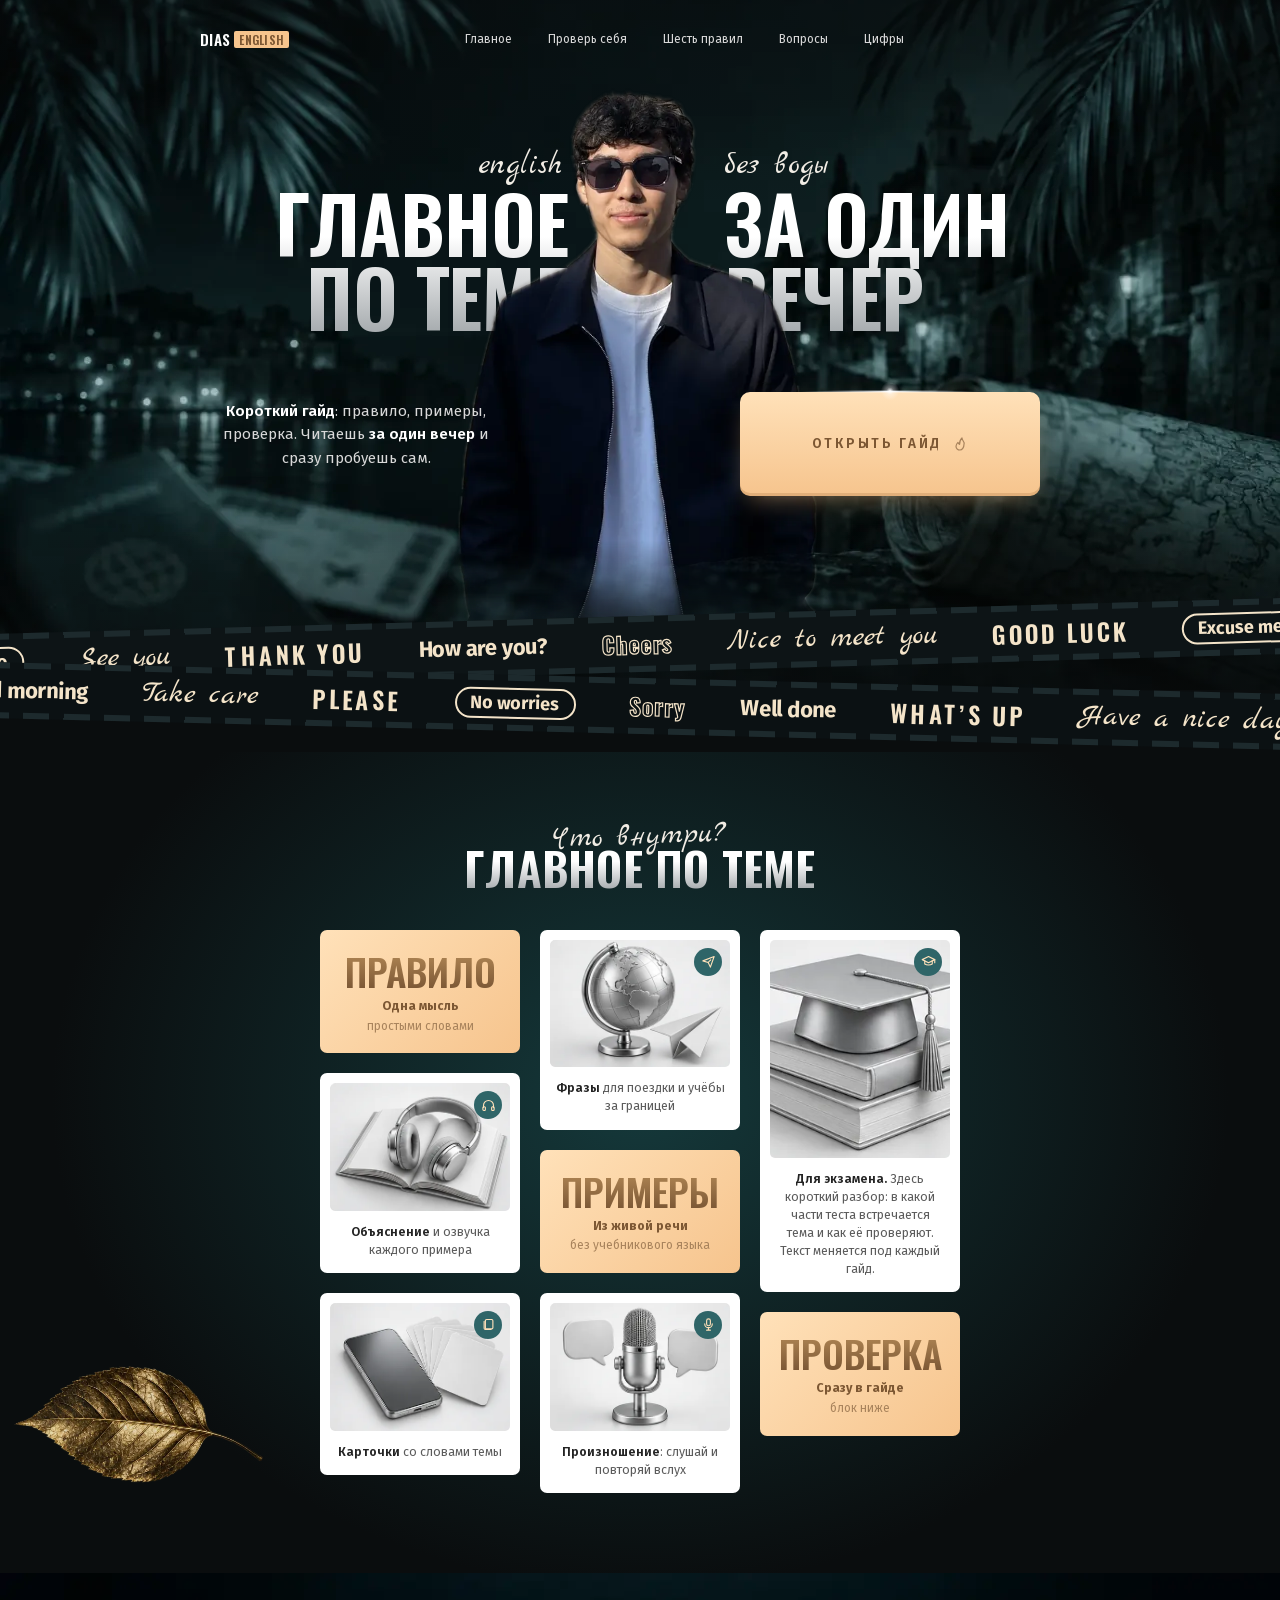
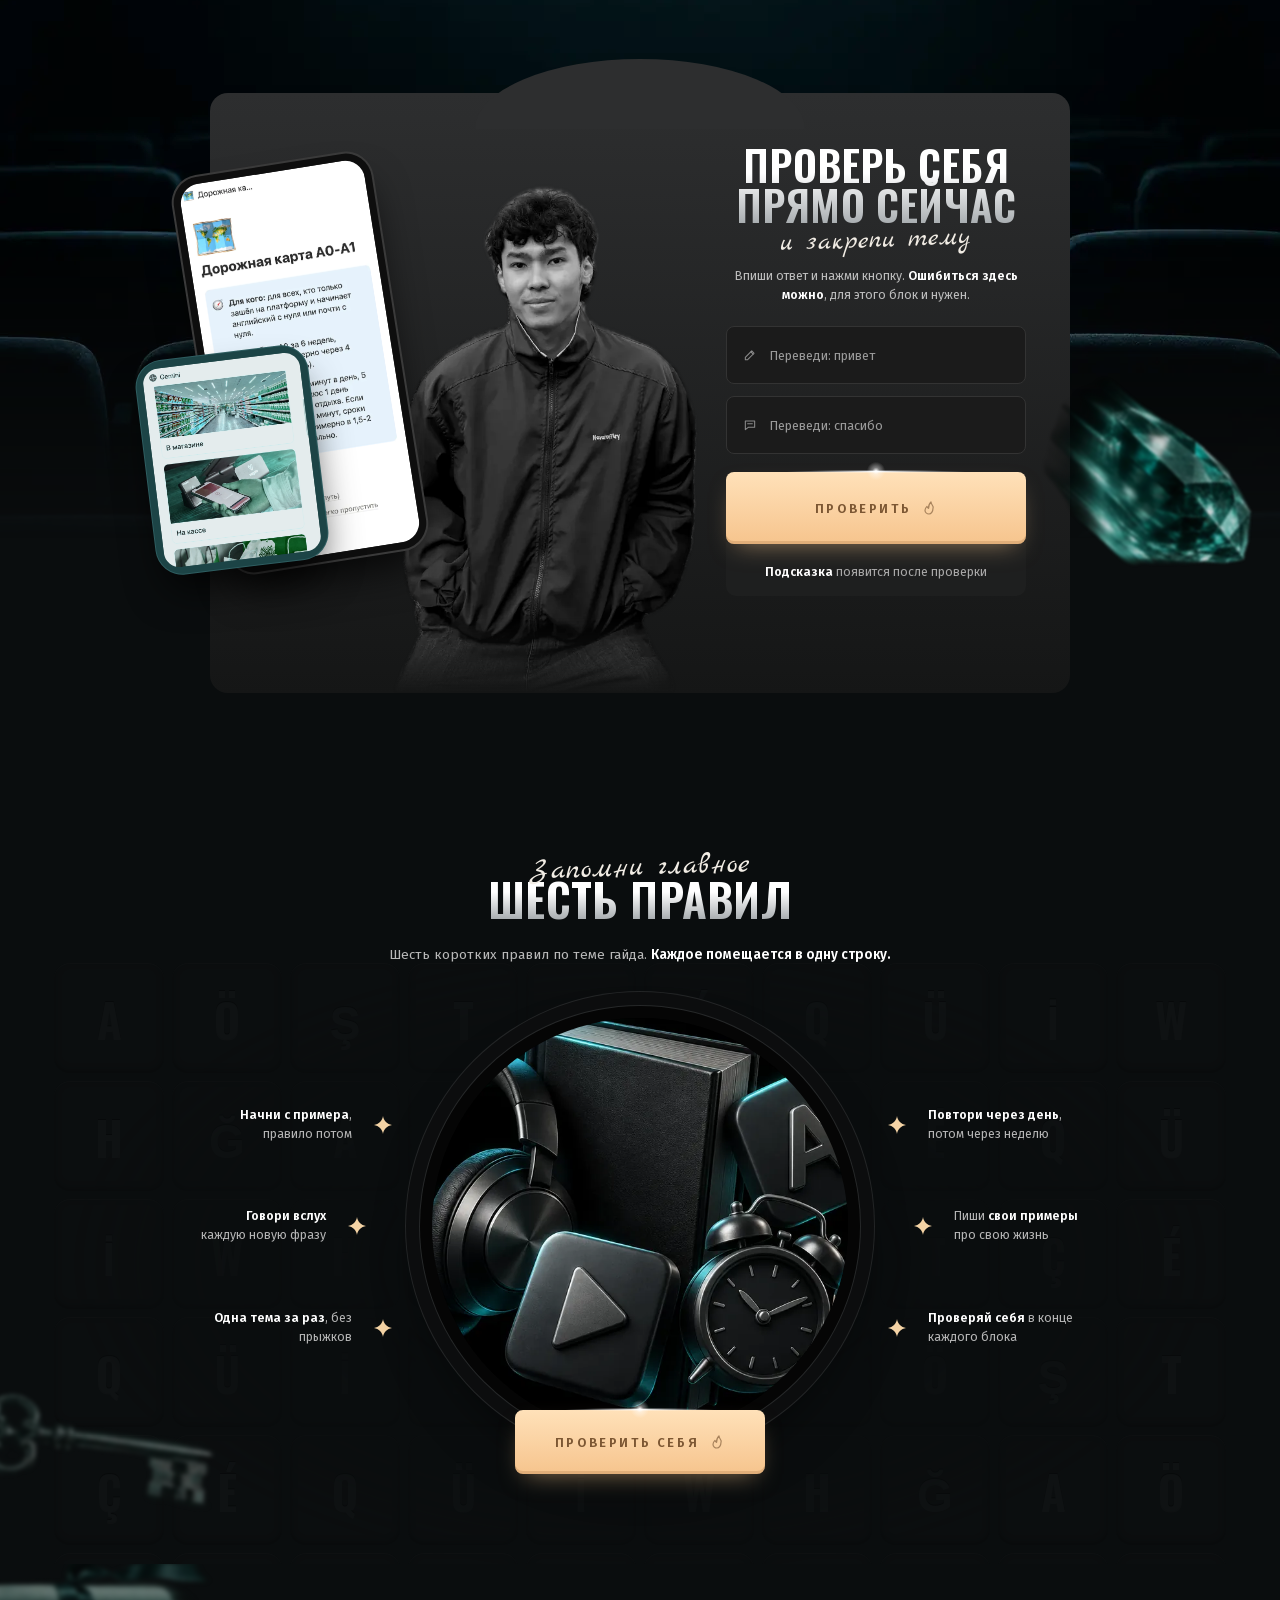
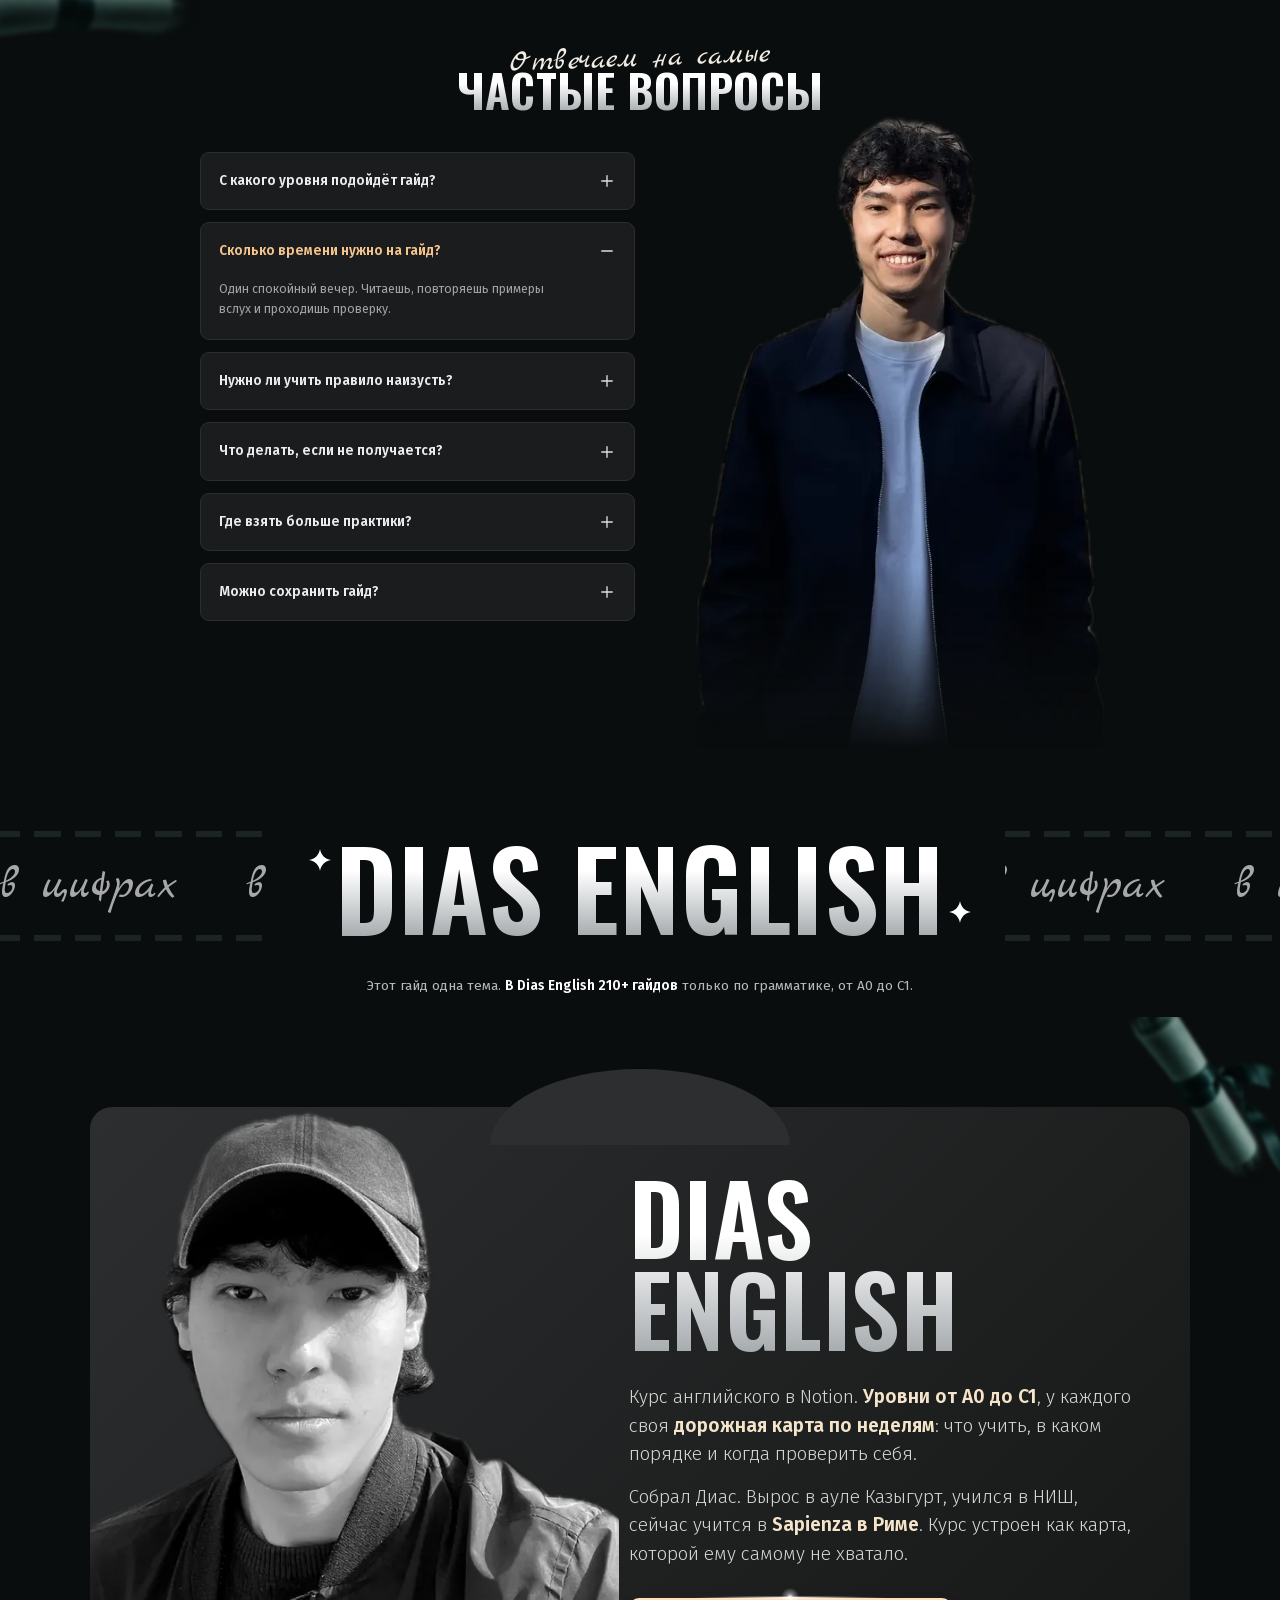
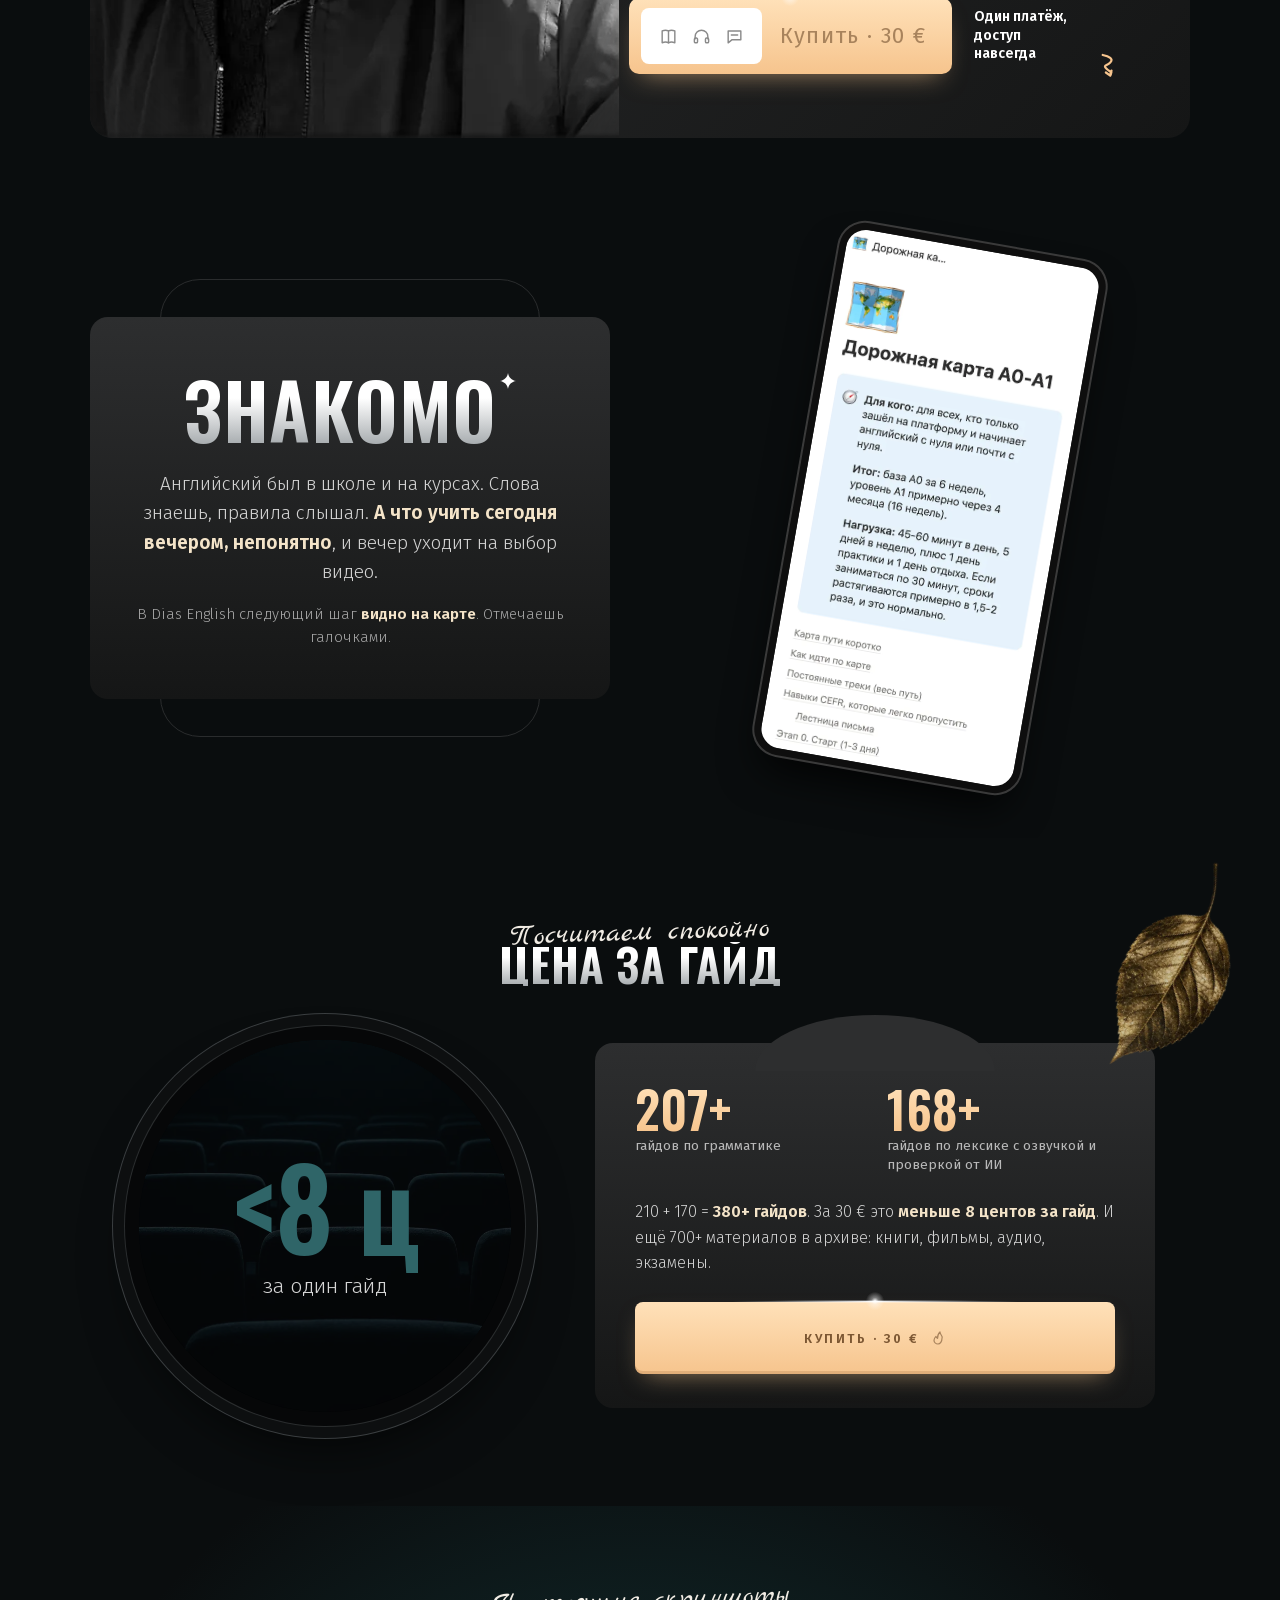
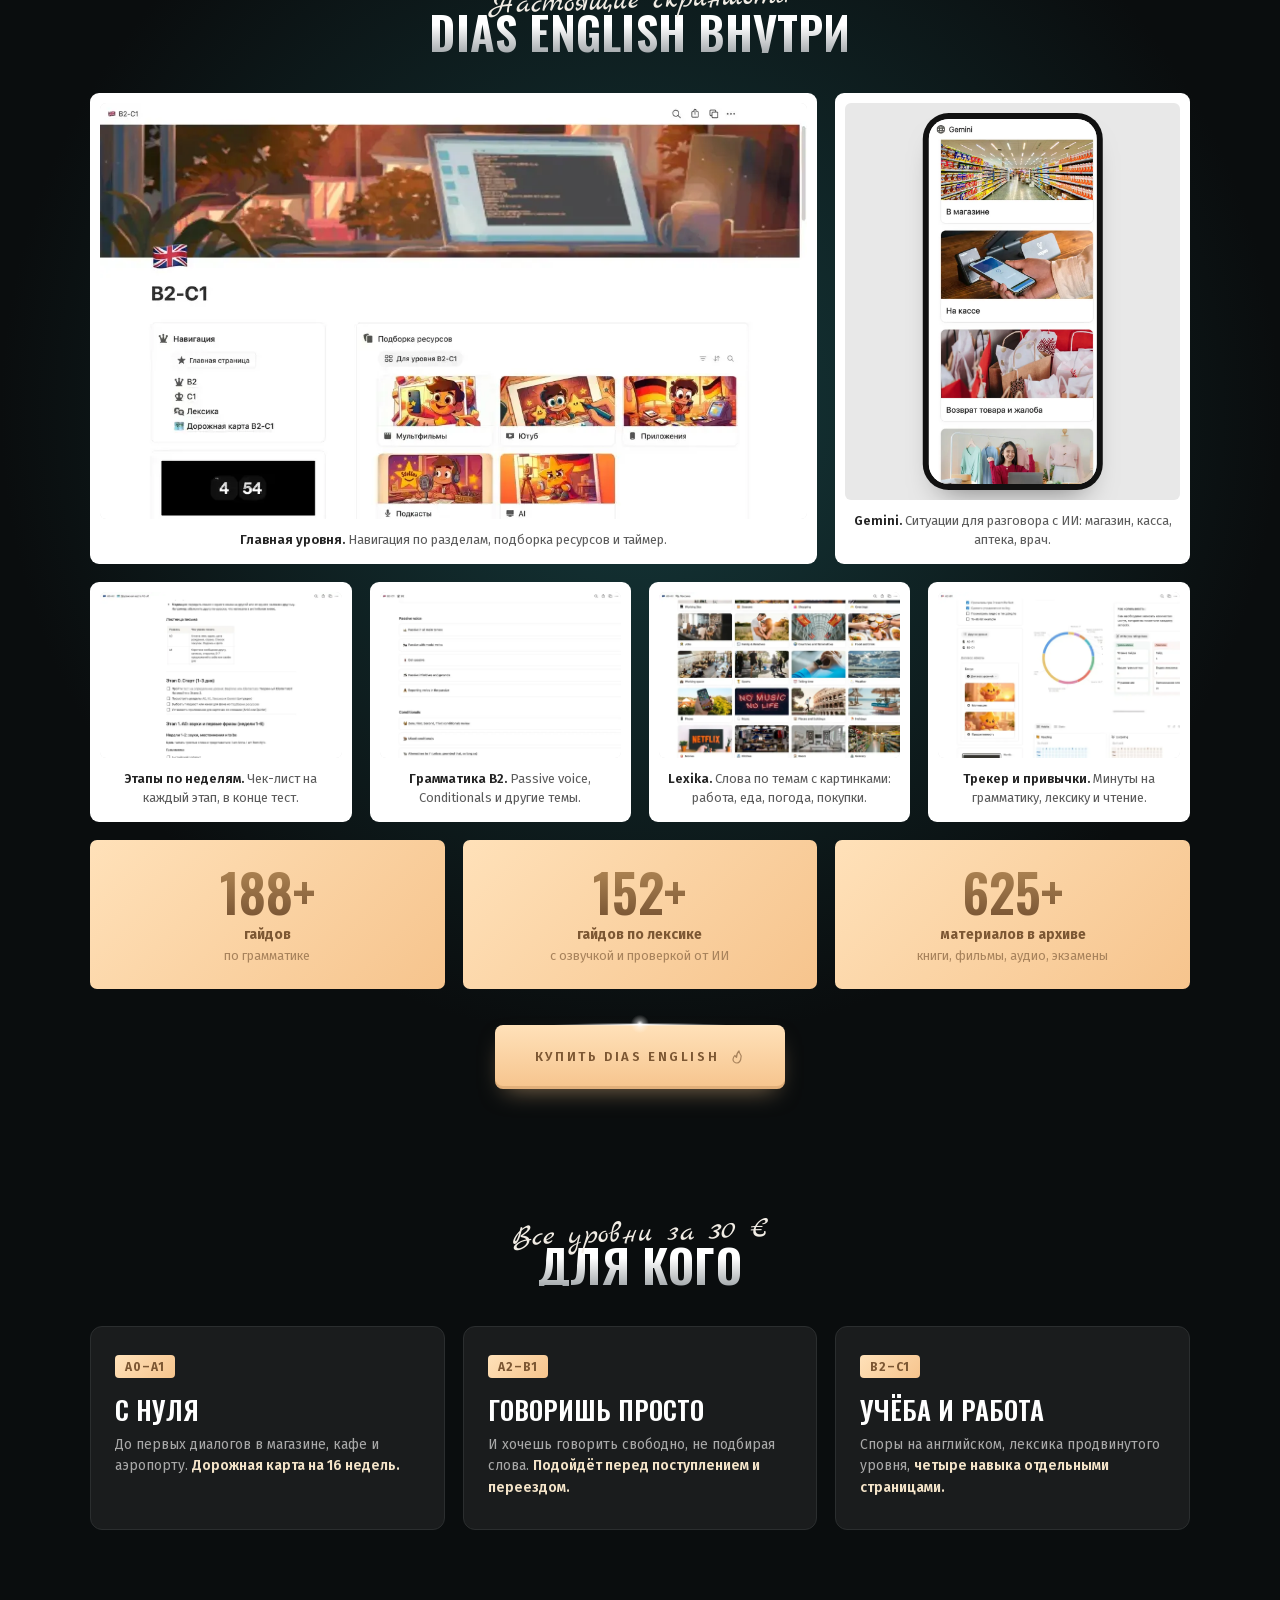
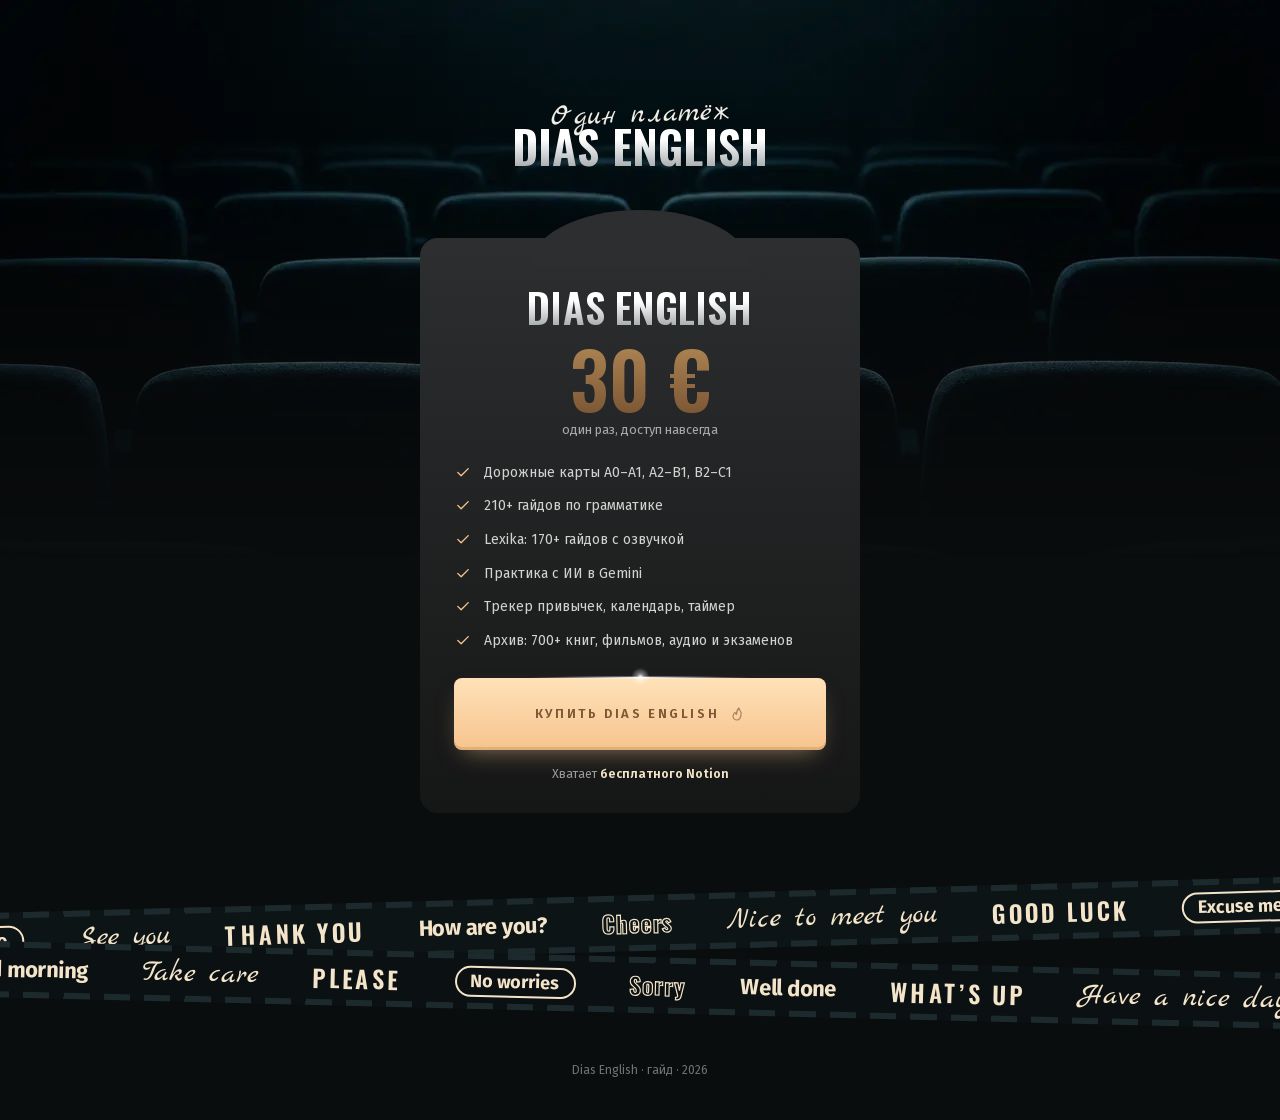
==== en/index.html @ e6f8cbea "Две вариации: /en/ с Dias English и /tr/ с Alterna Timur, у каждой lesson; блок с цифрами и ценой за" ====
<!doctype html>
<html lang="ru">
<head>
<meta charset="utf-8">
<meta name="viewport" content="width=device-width, initial-scale=1">
<title>Гайд по английскому: тема в одном месте</title>
<meta name="description" content="Короткий гайд по английскому: правило, примеры, проверка.">
<meta property="og:title" content="Гайд по английскому: тема в одном месте">
<meta property="og:image" content="../media/hero-bg.webp">
<meta name="theme-color" content="#0a0d0e">
<link rel="icon" href="../favicon.svg" type="image/svg+xml">
<link rel="preload" href="../assets/fonts/Oswald-600-cyrillic.woff2" as="font" type="font/woff2" crossorigin>
<link rel="preload" href="../media/hero-person.webp" as="image">
<link rel="stylesheet" href="../assets/fonts.css">
<link rel="stylesheet" href="../style.css">
<script>window.SITE={"lang":"ru","title":"Гайд по английскому: тема в одном месте","description":"Короткий гайд по английскому: правило, примеры, проверка.","brand":{"name":"Dias","badge":"english"},"links":{"buy":"https://app.lava.top/products/2c950aa0-d8be-4317-8f39-0f9b4016f5da"},"nav":[{"label":"Главное","href":"#bento"},{"label":"Проверь себя","href":"#check"},{"label":"Шесть правил","href":"#rules"},{"label":"Вопросы","href":"#faq"},{"label":"Цифры","href":"#platform","only":"full"}],"social":[],"marquee":{"rowA":[{"t":"Hello","s":"pill"},{"t":"See you","s":"script"},{"t":"THANK YOU","s":"cond"},{"t":"How are you?","s":"bold"},{"t":"Cheers","s":"outline"},{"t":"Nice to meet you","s":"script"},{"t":"GOOD LUCK","s":"cond"},{"t":"Excuse me","s":"pill"}],"rowB":[{"t":"Good morning","s":"bold"},{"t":"Take care","s":"script"},{"t":"PLEASE","s":"cond"},{"t":"No worries","s":"pill"},{"t":"Sorry","s":"outline"},{"t":"Well done","s":"bold"},{"t":"WHAT’S UP","s":"cond"},{"t":"Have a nice day","s":"script"}]},"blocks":[{"type":"hero","id":"top","bg":"media/hero-bg.webp","person":{"src":"media/hero-person.webp","w":557,"h":826,"alt":"Диас в тёмной куртке и солнечных очках"},"left":{"script":"english","title":["Главное","по теме"]},"right":{"script":"без воды","title":["за один","вечер"]},"text":"**Короткий гайд**: правило, примеры, проверка. Читаешь **за один вечер** и сразу пробуешь сам.","cta":{"label":"Открыть гайд","href":"#bento"}},{"type":"marquee"},{"type":"bento","id":"bento","script":"Что внутри?","title":"Главное по теме","columns":[[{"kind":"accent","big":"Правило","text":"**Одна мысль**","small":"простыми словами"},{"kind":"image","img":"media/adv-book.webp","icon":"headphones","text":"**Объяснение** и озвучка каждого примера"},{"kind":"image","img":"media/adv-phone.webp","icon":"cards","text":"**Карточки** со словами темы"}],[{"kind":"image","img":"media/adv-globe.webp","icon":"plane","text":"**Фразы** для поездки и учёбы за границей"},{"kind":"accent","big":"Примеры","text":"**Из живой речи**","small":"без учебникового языка"},{"kind":"image","img":"media/adv-mic.webp","icon":"mic","text":"**Произношение**: слушай и повторяй вслух"}],[{"kind":"image","tall":true,"img":"media/adv-cap.webp","icon":"cap","text":"**Для экзамена.** Здесь короткий разбор: в какой части теста встречается тема и как её проверяют. Текст меняется под каждый гайд."},{"kind":"accent","big":"Проверка","text":"**Сразу в гайде**","small":"блок ниже"}]]},{"type":"check","id":"check","bg":"media/cinema.webp","person":{"src":"media/form-person-en.webp","w":556,"h":857,"alt":"Диас в синей куртке, чёрно-белое фото"},"phones":[{"src":"media/dias-m-roadmap.webp","alt":"Дорожная карта A0–A1 на телефоне"},{"src":"media/dias-m-gemini.webp","alt":"Раздел Gemini на телефоне"}],"title":["Проверь себя","прямо сейчас"],"script":"и закрепи тему","text":"Впиши ответ и нажми кнопку. **Ошибиться здесь можно**, для этого блок и нужен.","fields":[{"icon":"pen","label":"Переведи: привет","answers":["hello","hi","hey"]},{"icon":"chat","label":"Переведи: спасибо","answers":["thank you","thanks","thank u"]}],"button":"Проверить","note":"**Подсказка** появится после проверки","results":{"all":"**Всё верно.** Тема держится.","some":"**Почти.** Верные варианты: ","none":"**Пока мимо.** Верные варианты: "}},{"type":"rules","id":"rules","script":"Запомни главное","title":"Шесть правил","text":"Шесть коротких правил по теме гайда. **Каждое помещается в одну строку.**","img":{"src":"media/guarantee-objects.webp","alt":"Чёрные 3D-предметы: книга, наушники, будильник, карандаш"},"left":["**Начни с примера**, правило потом","**Говори вслух** каждую новую фразу","**Одна тема за раз**, без прыжков"],"right":["**Повтори через день**, потом через неделю","Пиши **свои примеры** про свою жизнь","**Проверяй себя** в конце каждого блока"],"cta":{"label":"Проверить себя","href":"#check"}},{"type":"faq","id":"faq","script":"Отвечаем на самые","title":"Частые вопросы","person":{"src":"media/faq-person-en.webp","w":547,"h":841,"alt":"Диас улыбается, тёмная куртка"},"items":[{"q":"С какого уровня подойдёт гайд?","a":"Гайд написан так, чтобы его понял человек без опыта в теме. Если тема уже знакома, листай сразу к блоку «Проверь себя»."},{"q":"Сколько времени нужно на гайд?","a":"Один спокойный вечер. Читаешь, повторяешь примеры вслух и проходишь проверку."},{"q":"Нужно ли учить правило наизусть?","a":"Нет. Запоминаются примеры. Правило помогает понять, почему пример устроен именно так."},{"q":"Что делать, если не получается?","a":"Вернись к примерам и прочитай их вслух ещё раз. Потом снова пройди проверку."},{"q":"Где взять больше практики?","a":"Придумай пять своих примеров про свою жизнь и проговори их. Это самая полезная практика после гайда."},{"q":"Можно сохранить гайд?","a":"Да. Добавь страницу в закладки или сделай скриншот блока «Шесть правил»."}]},{"type":"band","id":"platform","only":"full","script":"в цифрах","title":"Dias English","text":"Этот гайд одна тема. **В Dias English 210+ гайдов** только по грамматике, от A0 до C1."},{"type":"author","only":"full","photo":{"src":"media/author-dias.webp","w":760,"h":706,"alt":"Диас в кепке, чёрно-белый портрет"},"title":["Dias","English"],"paras":["Курс английского в Notion. **Уровни от A0 до C1**, у каждого своя **дорожная карта по неделям**: что учить, в каком порядке и когда проверить себя.","Собрал Диас. Вырос в ауле Казыгурт, учился в НИШ, сейчас учится в **Sapienza в Риме**. Курс устроен как карта, которой ему самому не хватало."],"button":{"label":"Купить · 30 €","link":"buy","icons":["book","headphones","chat"]},"side":"Один платёж, доступ навсегда"},{"type":"task","only":"full","label":"Знакомо","text":"Английский был в школе и на курсах. Слова знаешь, правила слышал. **А что учить сегодня вечером, непонятно**, и вечер уходит на выбор видео.","shot":{"src":"media/dias-m-roadmap.webp","w":600,"h":1200,"alt":"Дорожная карта A0–A1 на телефоне"},"after":"В Dias English следующий шаг **видно на карте**. Отмечаешь галочками."},{"type":"calc","only":"full","script":"Посчитаем спокойно","title":"Цена за гайд","counters":[{"n":210,"suf":"+","text":"гайдов по грамматике"},{"n":170,"suf":"+","text":"гайдов по лексике с озвучкой и проверкой от ИИ"}],"formula":"210 + 170 = **380+ гайдов**. За 30 € это **меньше 8 центов за гайд**. И ещё 700+ материалов в архиве: книги, фильмы, аудио, экзамены.","circle":{"big":"<8 ц","text":"за один гайд"},"cta":{"label":"Купить · 30 €","link":"buy"}},{"type":"shots","only":"full","script":"Настоящие скриншоты","title":"Dias English внутри","items":[{"src":"media/dias-n-b2-hub-desktop-hero.webp","w":1100,"h":688,"cap":"**Главная уровня.** Навигация по разделам, подборка ресурсов и таймер.","big":true},{"src":"media/dias-m-gemini.webp","w":600,"h":1200,"cap":"**Gemini.** Ситуации для разговора с ИИ: магазин, касса, аптека, врач.","phone":true},{"src":"media/dias-n-a0-roadmap-desktop-01.webp","w":1100,"h":688,"cap":"**Этапы по неделям.** Чек-лист на каждый этап, в конце тест."},{"src":"media/dias-n-b2-grammar-desktop-01.webp","w":1100,"h":688,"cap":"**Грамматика B2.** Passive voice, Conditionals и другие темы."},{"src":"media/dias-n-a0-lexika-desktop-01.webp","w":1100,"h":688,"cap":"**Lexika.** Слова по темам с картинками: работа, еда, погода, покупки."},{"src":"media/dias-n-a2-hub-desktop-01.webp","w":1100,"h":688,"cap":"**Трекер и привычки.** Минуты на грамматику, лексику и чтение."}],"stats":[{"big":"210+","text":"**гайдов**","small":"по грамматике"},{"big":"170+","text":"**гайдов по лексике**","small":"с озвучкой и проверкой от ИИ"},{"big":"700+","text":"**материалов в архиве**","small":"книги, фильмы, аудио, экзамены"}],"cta":{"label":"Купить Dias English","link":"buy"}},{"type":"levels","only":"full","script":"Все уровни за 30 €","title":"Для кого","items":[{"tag":"A0–A1","title":"С нуля","text":"До первых диалогов в магазине, кафе и аэропорту. **Дорожная карта на 16 недель.**"},{"tag":"A2–B1","title":"Говоришь просто","text":"И хочешь говорить свободно, не подбирая слова. **Подойдёт перед поступлением и переездом.**"},{"tag":"B2–C1","title":"Учёба и работа","text":"Споры на английском, лексика продвинутого уровня, **четыре навыка отдельными страницами.**"}]},{"type":"price","only":"full","script":"Один платёж","title":"Dias English","cards":[{"name":"Dias English","price":"30 €","sub":"один раз, доступ навсегда","list":["Дорожные карты A0–A1, A2–B1, B2–C1","210+ гайдов по грамматике","Lexika: 170+ гайдов с озвучкой","Практика с ИИ в Gemini","Трекер привычек, календарь, таймер","Архив: 700+ книг, фильмов, аудио и экзаменов"],"button":{"label":"Купить Dias English","link":"buy"},"note":"Хватает **бесплатного Notion**"}]},{"type":"end","only":"lesson","title":["Гайд","пройден"],"text":"Вернись к блоку **«Шесть правил»** через день и проверь, что осталось в голове.","button":{"label":"Наверх","href":"#top"}},{"type":"marquee","footer":true}],"footer":"Dias English · гайд · 2026"};</script>
<script src="../app.js" defer></script>
</head>
<body data-page="full" data-base="../">
<div id="app"></div>
<noscript><p style="padding:40px;text-align:center">Включи JavaScript, чтобы открыть гайд.</p></noscript>
</body>
</html>
---- assets/fonts.css ----
@font-face {
  font-family: 'Fira Sans';
  font-style: normal;
  font-weight: 300;
  font-display: swap;
  src: url(fonts/FiraSans-300-cyrillic.woff2) format('woff2');
  unicode-range: U+0301, U+0400-045F, U+0490-0491, U+04B0-04B1, U+2116;
}
@font-face {
  font-family: 'Fira Sans';
  font-style: normal;
  font-weight: 300;
  font-display: swap;
  src: url(fonts/FiraSans-300-latin.woff2) format('woff2');
  unicode-range: U+0000-00FF, U+0131, U+0152-0153, U+02BB-02BC, U+02C6, U+02DA, U+02DC, U+0304, U+0308, U+0329, U+2000-206F, U+20AC, U+2122, U+2191, U+2193, U+2212, U+2215, U+FEFF, U+FFFD;
}
@font-face {
  font-family: 'Fira Sans';
  font-style: normal;
  font-weight: 400;
  font-display: swap;
  src: url(fonts/FiraSans-400-cyrillic.woff2) format('woff2');
  unicode-range: U+0301, U+0400-045F, U+0490-0491, U+04B0-04B1, U+2116;
}
@font-face {
  font-family: 'Fira Sans';
  font-style: normal;
  font-weight: 400;
  font-display: swap;
  src: url(fonts/FiraSans-400-latin.woff2) format('woff2');
  unicode-range: U+0000-00FF, U+0131, U+0152-0153, U+02BB-02BC, U+02C6, U+02DA, U+02DC, U+0304, U+0308, U+0329, U+2000-206F, U+20AC, U+2122, U+2191, U+2193, U+2212, U+2215, U+FEFF, U+FFFD;
}
@font-face {
  font-family: 'Fira Sans';
  font-style: normal;
  font-weight: 600;
  font-display: swap;
  src: url(fonts/FiraSans-600-cyrillic.woff2) format('woff2');
  unicode-range: U+0301, U+0400-045F, U+0490-0491, U+04B0-04B1, U+2116;
}
@font-face {
  font-family: 'Fira Sans';
  font-style: normal;
  font-weight: 600;
  font-display: swap;
  src: url(fonts/FiraSans-600-latin.woff2) format('woff2');
  unicode-range: U+0000-00FF, U+0131, U+0152-0153, U+02BB-02BC, U+02C6, U+02DA, U+02DC, U+0304, U+0308, U+0329, U+2000-206F, U+20AC, U+2122, U+2191, U+2193, U+2212, U+2215, U+FEFF, U+FFFD;
}
@font-face {
  font-family: 'Fira Sans';
  font-style: normal;
  font-weight: 700;
  font-display: swap;
  src: url(fonts/FiraSans-700-cyrillic.woff2) format('woff2');
  unicode-range: U+0301, U+0400-045F, U+0490-0491, U+04B0-04B1, U+2116;
}
@font-face {
  font-family: 'Fira Sans';
  font-style: normal;
  font-weight: 700;
  font-display: swap;
  src: url(fonts/FiraSans-700-latin.woff2) format('woff2');
  unicode-range: U+0000-00FF, U+0131, U+0152-0153, U+02BB-02BC, U+02C6, U+02DA, U+02DC, U+0304, U+0308, U+0329, U+2000-206F, U+20AC, U+2122, U+2191, U+2193, U+2212, U+2215, U+FEFF, U+FFFD;
}
@font-face {
  font-family: 'Marck Script';
  font-style: normal;
  font-weight: 400;
  font-display: swap;
  src: url(fonts/MarckScript-400-cyrillic.woff2) format('woff2');
  unicode-range: U+0301, U+0400-045F, U+0490-0491, U+04B0-04B1, U+2116;
}
@font-face {
  font-family: 'Marck Script';
  font-style: normal;
  font-weight: 400;
  font-display: swap;
  src: url(fonts/MarckScript-400-latin.woff2) format('woff2');
  unicode-range: U+0000-00FF, U+0131, U+0152-0153, U+02BB-02BC, U+02C6, U+02DA, U+02DC, U+0304, U+0308, U+0329, U+2000-206F, U+20AC, U+2122, U+2191, U+2193, U+2212, U+2215, U+FEFF, U+FFFD;
}
@font-face {
  font-family: 'Oswald';
  font-style: normal;
  font-weight: 500;
  font-display: swap;
  src: url(fonts/Oswald-500-cyrillic.woff2) format('woff2');
  unicode-range: U+0301, U+0400-045F, U+0490-0491, U+04B0-04B1, U+2116;
}
@font-face {
  font-family: 'Oswald';
  font-style: normal;
  font-weight: 500;
  font-display: swap;
  src: url(fonts/Oswald-500-latin.woff2) format('woff2');
  unicode-range: U+0000-00FF, U+0131, U+0152-0153, U+02BB-02BC, U+02C6, U+02DA, U+02DC, U+0304, U+0308, U+0329, U+2000-206F, U+20AC, U+2122, U+2191, U+2193, U+2212, U+2215, U+FEFF, U+FFFD;
}
@font-face {
  font-family: 'Oswald';
  font-style: normal;
  font-weight: 600;
  font-display: swap;
  src: url(fonts/Oswald-600-cyrillic.woff2) format('woff2');
  unicode-range: U+0301, U+0400-045F, U+0490-0491, U+04B0-04B1, U+2116;
}
@font-face {
  font-family: 'Oswald';
  font-style: normal;
  font-weight: 600;
  font-display: swap;
  src: url(fonts/Oswald-600-latin.woff2) format('woff2');
  unicode-range: U+0000-00FF, U+0131, U+0152-0153, U+02BB-02BC, U+02C6, U+02DA, U+02DC, U+0304, U+0308, U+0329, U+2000-206F, U+20AC, U+2122, U+2191, U+2193, U+2212, U+2215, U+FEFF, U+FFFD;
}
@font-face {
  font-family: 'Oswald';
  font-style: normal;
  font-weight: 700;
  font-display: swap;
  src: url(fonts/Oswald-700-cyrillic.woff2) format('woff2');
  unicode-range: U+0301, U+0400-045F, U+0490-0491, U+04B0-04B1, U+2116;
}
@font-face {
  font-family: 'Oswald';
  font-style: normal;
  font-weight: 700;
  font-display: swap;
  src: url(fonts/Oswald-700-latin.woff2) format('woff2');
  unicode-range: U+0000-00FF, U+0131, U+0152-0153, U+02BB-02BC, U+02C6, U+02DA, U+02DC, U+0304, U+0308, U+0329, U+2000-206F, U+20AC, U+2122, U+2191, U+2193, U+2212, U+2215, U+FEFF, U+FFFD;
}
---- style.css ----
/* ===== Сайт №06. Все цвета и шрифты здесь ===== */
:root {
  --bg: #0a0d0e;
  --bg-2: #101415;
  --teal: #2f6568;
  --teal-glow: #15393b;
  --card: #1a1c1d;
  --card-line: #2b2e2f;
  --plate-1: #2d2e2f;
  --plate-2: #151616;
  --text: #d4d4d4;
  --muted: #9b9c9c;
  --white: #ffffff;
  --cream: #f4e4c9;
  --peach-1: #f6c48d;
  --peach-2: #ffe1b9;
  --peach-ink: #7c5733;
  --peach-ink-2: #a8835c;
  --card-light: #ffffff;
  --card-light-ink: #5b5b5b;
  --card-light-bold: #232323;
  --tile-light: #e8e8e8;

  --f-head: "Oswald", "Arial Narrow", sans-serif;
  --f-body: "Fira Sans", system-ui, sans-serif;
  --f-script: "Marck Script", cursive;
  --head-case: uppercase;            /* убрать капс: none */

  --wrap: 880px;
  --wrap-wide: 1100px;
  --r: 8px;
  --ease: cubic-bezier(.22, .61, .36, 1);
}

*, *::before, *::after { box-sizing: border-box; }
html { scroll-behavior: smooth; -webkit-text-size-adjust: 100%; }
body {
  margin: 0; background: var(--bg); color: var(--text);
  font: 400 15px/1.55 var(--f-body);
  overflow-x: hidden; hyphens: auto; -webkit-hyphens: auto;
  text-rendering: optimizeLegibility; -webkit-font-smoothing: antialiased;
}
body.no-scroll { overflow: hidden; }
img { max-width: 100%; height: auto; display: block; }
a { color: inherit; text-decoration: none; }
a:hover, a:focus { text-decoration: none; }
b { color: var(--cream); font-weight: 600; }
h1, h2, h3, p { margin: 0; }
button { font: inherit; color: inherit; }
:focus-visible { outline: 2px solid var(--peach-1); outline-offset: 3px; }
.sr { position: absolute; width: 1px; height: 1px; overflow: hidden; clip: rect(0 0 0 0); white-space: nowrap; }
.wrap { width: min(var(--wrap), 100% - 32px); margin-inline: auto; position: relative; }
.ic { width: 1em; height: 1em; flex: none; }

/* металлический заголовок (как в образце) */
.metal {
  font-family: var(--f-head); font-weight: 600; text-transform: var(--head-case);
  line-height: .95; letter-spacing: .005em; hyphens: manual;
  background: linear-gradient(180deg, #ffffff 35%, #a6abae 100%);
  -webkit-background-clip: text; background-clip: text; color: transparent;
}
.metal-warm {
  font-family: var(--f-head); font-weight: 600; line-height: 1;
  background: linear-gradient(180deg, #b08654 0%, #7a5634 100%);
  -webkit-background-clip: text; background-clip: text; color: transparent;
}
.script { font-family: var(--f-script); color: #f1ece4; line-height: 1; hyphens: manual; }
.star { width: 18px; height: 18px; color: #f4d3a5; flex: none; }

/* ===== кнопка ===== */
.btn {
  position: relative; display: inline-flex; align-items: center; justify-content: center; gap: 10px;
  min-height: 64px; padding: 0 40px; border: 0; border-radius: 8px; cursor: pointer;
  background: linear-gradient(180deg, var(--peach-2) 0%, var(--peach-1) 100%);
  color: var(--peach-ink); font: 600 13px/1 var(--f-body); letter-spacing: .2em; text-transform: uppercase;
  box-shadow: 0 10px 24px -10px rgba(246, 196, 141, .55), inset 0 -3px 0 rgba(160, 110, 60, .25);
  transition: transform .35s var(--ease), box-shadow .35s var(--ease), filter .35s var(--ease);
}
.btn:hover { transform: translateY(-3px); filter: brightness(1.04); box-shadow: 0 16px 30px -10px rgba(246, 196, 141, .7), inset 0 -3px 0 rgba(160, 110, 60, .25); }
.btn:active { transform: translateY(0); }
.btn__t { display: block; line-height: 1; }
.btn__ic { font-size: 16px; color: var(--peach-ink-2); }
.btn__glow {
  position: absolute; left: 50%; top: -2px; width: 60%; height: 3px; transform: translateX(-50%);
  background: radial-gradient(ellipse at center, #fff 0%, rgba(255,255,255,0) 70%); pointer-events: none;
}
.btn__glow::after {
  content: ""; position: absolute; left: 50%; top: -9px; width: 20px; height: 20px; transform: translateX(-50%);
  background: radial-gradient(circle, #fff 0%, rgba(255,255,255,.4) 25%, rgba(255,255,255,0) 65%);
}
.btn--xl { min-height: 104px; min-width: 300px; font-size: 13.5px; border-radius: 10px; }
.btn--block { display: flex; width: 100%; min-height: 72px; }

/* ===== шапка ===== */
.hdr { position: absolute; inset: 0 0 auto; z-index: 30; padding: 24px 0; transition: background .3s var(--ease); }
.hdr__in { display: flex; align-items: center; gap: 24px; }
.logo { display: inline-flex; align-items: center; gap: 4px; font: 600 15px/1 var(--f-head); text-transform: uppercase; letter-spacing: .02em; color: #fff; transition: opacity .3s; }
.logo:hover { opacity: .8; }
.logo__badge { background: var(--peach-1); color: var(--peach-ink); padding: 3px 5px 2px; border-radius: 2px; font-size: 12px; }
.hdr__nav { display: flex; gap: 32px; margin-inline: auto; font-size: 12px; color: #d8d8d8; }
.hdr__nav a { padding: 6px 2px; transition: color .3s; }
.hdr__nav a:hover { color: var(--peach-1); }
.hdr__right { display: flex; align-items: center; gap: 14px; }
.hdr__soc { display: inline-flex; font-size: 20px; color: var(--peach-2); transition: color .3s, transform .3s var(--ease); }
.hdr__soc:hover { color: #fff; transform: translateY(-2px); }
.hdr__burger { display: none; background: none; border: 0; font-size: 28px; color: #fff; padding: 4px; cursor: pointer; transition: color .3s; }
.hdr__burger:hover { color: var(--peach-1); }
.menu { position: fixed; inset: 0; z-index: 50; background: rgba(8, 11, 12, .97); display: flex; flex-direction: column; align-items: center; justify-content: center; gap: 28px; }
.menu[hidden] { display: none; }
.menu nav { display: flex; flex-direction: column; align-items: center; gap: 22px; font: 600 26px/1.1 var(--f-head); text-transform: var(--head-case); color: #fff; }
.menu nav a { transition: color .3s; }
.menu nav a:hover { color: var(--peach-1); }
.menu__soc { display: flex; gap: 18px; }
.menu__close { position: absolute; top: 18px; right: 16px; background: none; border: 0; font-size: 30px; color: #fff; cursor: pointer; padding: 6px; transition: color .3s; }
.menu__close:hover { color: var(--peach-1); }

/* ===== первый экран ===== */
.hero { position: relative; overflow: hidden; background: #0b1214; }
.hero__bg { position: absolute; inset: 0; background: center 40% / cover no-repeat; opacity: .95; }
.hero__bg::after { content: ""; position: absolute; inset: 0; background: linear-gradient(180deg, rgba(10,13,14,.45) 0%, rgba(10,13,14,0) 30%, rgba(10,13,14,0) 75%, rgba(10,13,14,.6) 100%); }
.hero__in { height: 690px; width: min(1000px, 100% - 32px); }
.hero__side { position: absolute; top: 150px; z-index: 1; }
.hero__side--l { right: calc(50% + 72px); text-align: right; }
.hero__side--r { left: calc(50% + 84px); text-align: left; }
.hero__script { font-size: 31px; margin-bottom: 4px; }
.hero__side--l .hero__script { margin-right: 6px; }
.hero__title { font-size: 78px; letter-spacing: -.01em; display: flex; flex-direction: column; }
.hero__side--l .hero__title { align-items: flex-end; }
.hero__mtitle { display: none; }
.hero__person { position: absolute; left: 50%; bottom: 50px; transform: translateX(-50%); z-index: 2; width: 372px; }
.hero__person img { width: 100%; height: auto; -webkit-mask-image: linear-gradient(180deg, #000 82%, transparent 100%); mask-image: linear-gradient(180deg, #000 82%, transparent 100%); }
.hero__text { position: absolute; top: 400px; right: calc(50% + 150px); width: 268px; text-align: center; font-size: 15px; line-height: 1.55; color: #d9d9d9; z-index: 3; }
.hero__text b { color: #fff; }
.hero__cta { position: absolute; top: 392px; left: calc(50% + 100px); z-index: 3; }

/* ===== ленты ===== */
.mq { position: relative; z-index: 4; margin-top: -96px; height: 158px; overflow: hidden; pointer-events: none; }
.mq__row {
  position: absolute; left: -4%; width: 108%; height: 56px; display: flex; align-items: center; overflow: hidden;
  background: #0d1416;
  border-block: 6px solid transparent;
  border-image: repeating-linear-gradient(90deg, #1d2a2d 0 26px, transparent 26px 40px) 6;
}
.mq__row--a { top: 22px; transform: rotate(-1.6deg); }
.mq__row--b { top: 84px; transform: rotate(1.4deg); background: #0b1113; }
.mq__track { display: flex; align-items: center; gap: 54px; padding-right: 54px; white-space: nowrap; animation: mq 38s linear infinite; }
.mq__row--b .mq__track { animation-direction: reverse; animation-duration: 44s; }
.mq__it { color: var(--cream); flex: none; line-height: 1; }
.mq__it--pill { border: 2px solid var(--cream); border-radius: 40px; padding: 4px 14px 5px; font: 700 18px/1 var(--f-body); }
.mq__it--script { font: 30px/1 var(--f-script); }
.mq__it--cond { font: 600 24px/1 var(--f-head); letter-spacing: .14em; }
.mq__it--bold { font: 700 22px/1 var(--f-body); letter-spacing: -.01em; }
.mq__it--outline { font: 700 23px/1 var(--f-head); letter-spacing: .04em; color: transparent; -webkit-text-stroke: 1.2px var(--cream); }
@keyframes mq { to { transform: translateX(-50%); } }
.mq--footer { margin-top: -60px; }
.mq--hero { display: none; }

/* ===== заголовок секции ===== */
.sec { position: relative; padding: 80px 0; }
.sh { text-align: center; margin-bottom: 40px; position: relative; z-index: 2; }
.sh__script { font-size: 30px; margin-bottom: -6px; transform: rotate(-2deg); }
.sh__title { font-size: 46px; }
.lead { text-align: center; font-size: 13.5px; line-height: 1.6; color: #b9b9b9; max-width: 560px; margin: -16px auto 40px; }
.lead b { color: #fff; }

/* декор */
.decor { position: absolute; pointer-events: none; z-index: 1; height: auto; }
.decor--leaf { width: 220px; left: max(2%, calc(50% - 640px)); bottom: 60px; transform: rotate(-24deg); opacity: .9; }
.decor--gem { width: 230px; right: max(1%, calc(50% - 660px)); top: 52%; transform: rotate(18deg); opacity: .85; filter: blur(1px); }
.decor--key { width: 240px; left: max(-2%, calc(50% - 700px)); bottom: 30px; opacity: .45; filter: blur(2px); transform: rotate(-12deg); }
.decor--scroll { width: 260px; left: max(-4%, calc(50% - 700px)); top: -30px; opacity: .55; filter: blur(2px); transform: rotate(-28deg); }
.decor--scroll2 { width: 230px; right: max(-3%, calc(50% - 700px)); top: 10px; opacity: .8; filter: blur(1.5px); transform: rotate(30deg); }

/* ===== преимущества (сетка карточек) ===== */
.bento { padding-top: 70px; background: radial-gradient(ellipse 46% 60% at 50% 42%, var(--teal-glow) 0%, rgba(21,57,59,0) 100%); overflow: hidden; }
.bento__grid { display: grid; grid-template-columns: repeat(3, 200px); gap: 20px; justify-content: center; position: relative; z-index: 2; }
.bento__col { display: flex; flex-direction: column; gap: 20px; }
.bc { border-radius: 7px; transition: transform .4s var(--ease), box-shadow .4s var(--ease); }
.bc:hover { transform: translateY(-5px); box-shadow: 0 18px 30px -16px rgba(0,0,0,.8); }
.bc--accent { background: linear-gradient(135deg, var(--peach-2) 0%, var(--peach-1) 100%); text-align: center; padding: 22px 12px 18px; }
.bc__big { font-size: 38px; text-transform: var(--head-case); }
.bc__t { font-size: 12.5px; line-height: 1.35; color: var(--peach-ink); margin-top: 8px; }
.bc__t b { color: var(--peach-ink); font-weight: 700; }
.bc__s { font-size: 12px; color: var(--peach-ink-2); margin-top: 2px; }
.bc--img { background: var(--card-light); padding: 10px 10px 14px; }
.bc__pic { position: relative; border-radius: 5px; overflow: hidden; background: var(--tile-light); }
.bc__pic img { width: 100%; aspect-ratio: 388 / 275; object-fit: cover; transition: transform .6s var(--ease); }
.bc:hover .bc__pic img { transform: scale(1.04); }
.bc__badge { position: absolute; top: 8px; right: 8px; width: 28px; height: 28px; border-radius: 50%; background: var(--teal); color: var(--peach-2); display: grid; place-items: center; font-size: 15px; }
.bc__txt { font-size: 12.5px; line-height: 1.45; color: var(--card-light-ink); text-align: center; margin-top: 12px; padding: 0 4px; }
.bc__txt b { color: var(--card-light-bold); font-weight: 600; }
.bc--tall .bc__pic img { aspect-ratio: 388 / 470; object-position: center; }
.bc--tall .bc__txt { padding: 0 8px; }

/* ===== плашка с выступом ===== */
.notch { position: relative; border-radius: 18px; background: linear-gradient(180deg, var(--plate-1) 0%, var(--plate-2) 100%); }
.notch__tab { position: absolute; left: 50%; top: -34px; width: 330px; height: 70px; transform: translateX(-50%); background: var(--plate-1); border-radius: 50% 50% 0 0 / 100% 100% 0 0; z-index: 0; }
.notch > *:not(.notch__tab) { position: relative; z-index: 1; }

/* ===== проверь себя ===== */
.check { padding: 120px 0 90px; overflow: hidden; }
.check__bg { position: absolute; inset: 0 0 30%; background: center top / cover no-repeat; opacity: .9; -webkit-mask-image: linear-gradient(180deg, #000 50%, transparent 100%); mask-image: linear-gradient(180deg, #000 50%, transparent 100%); }
.check__card { max-width: 860px; margin: 0 auto; }
.check__grid { display: grid; grid-template-columns: 1fr 300px; gap: 20px; padding: 0 44px 0 0; min-height: 600px; }
.check__media { position: relative; }
.check__person { position: absolute; left: 160px; bottom: 0; width: 330px; height: auto; -webkit-mask-image: linear-gradient(180deg, #000 85%, transparent 100%); mask-image: linear-gradient(180deg, #000 85%, transparent 100%); }
.phone { border-radius: 26px; background: #0e0e0e; padding: 7px; box-shadow: 0 0 0 2px #3a3a3a, 0 24px 40px -10px rgba(0,0,0,.8); overflow: hidden; }
.phone img { border-radius: 20px; width: 100%; height: 100%; object-fit: cover; object-position: top; }
.check__media .phone--1 { position: absolute; left: -10px; top: 70px; width: 200px; height: 400px; transform: rotate(-9deg); z-index: 1; }
.check__media .phone--2 { position: absolute; left: -64px; top: 260px; width: 172px; height: 214px; transform: rotate(-7deg); z-index: 3; background: #1c4446; box-shadow: 0 0 0 1px #2e5d60, 0 24px 40px -10px rgba(0,0,0,.8); }
.check__media .phone--2 img { filter: grayscale(.4) sepia(.25) hue-rotate(130deg) saturate(1.1); opacity: .9; border-radius: 16px; }
.check__form { padding: 52px 0 34px; text-align: center; display: flex; flex-direction: column; gap: 12px; }
.check__title { font-size: 42px; display: flex; flex-direction: column; }
.check__script { font-size: 27px; margin-top: -10px; transform: rotate(-2deg); }
.check__text { font-size: 12.5px; color: #bdbdbd; margin-bottom: 10px; }
.check__text b { color: #fff; }
.field { display: flex; align-items: center; gap: 10px; height: 58px; padding: 0 16px; background: #1b1b1b; border: 1px solid #333; border-radius: 8px; color: #8c8c8c; font-size: 14px; transition: border-color .3s; }
.field:hover { border-color: #4a4a4a; }
.field:focus-within { border-color: var(--peach-1); }
.field input { flex: 1; min-width: 0; height: 100%; border: 0; background: none; color: #fff; font: 400 13px var(--f-body); outline: none; }
.field input::placeholder { color: #9a9a9a; }
.field.is-ok { border-color: #5aa58f; color: #5aa58f; }
.field.is-bad { border-color: #b4685a; color: #b4685a; }
.check__form .btn { margin-top: 6px; }
.check__note { margin-top: -14px; padding: 20px 14px 14px; background: #1e1f1f; border-radius: 0 0 10px 10px; font-size: 12.5px; color: #a9a9a9; }
.check__note b { color: #fff; }

/* ===== шесть правил ===== */
.rules { padding: 70px 0 90px; overflow: hidden; }
.rules__tiles { position: absolute; inset: 180px 0 0; display: grid; grid-template-columns: repeat(auto-fill, 110px); gap: 8px; justify-content: center; opacity: .35;
  -webkit-mask-image: radial-gradient(ellipse 60% 70% at 50% 50%, transparent 30%, #000 75%); mask-image: radial-gradient(ellipse 60% 70% at 50% 50%, transparent 30%, #000 75%); }
.rules__tiles span { aspect-ratio: 1; border-radius: 16px; background: #0e1011; box-shadow: inset 0 1px 0 rgba(255,255,255,.04), inset 0 -2px 6px rgba(0,0,0,.6); display: grid; place-items: center; font: 600 46px/1 var(--f-head); color: #191c1d; text-shadow: 0 1px 0 rgba(255,255,255,.05), 0 -1px 0 rgba(0,0,0,.7); }
.rules__stage { display: grid; grid-template-columns: 1fr 440px 1fr; align-items: center; gap: 28px; position: relative; z-index: 2; }
.rules__col { list-style: none; margin: 0; padding: 0; display: flex; flex-direction: column; gap: 64px; font-size: 12.5px; line-height: 1.5; color: #b5b5b5; }
.rules__col b { color: #fff; }
.rules__col li { display: flex; align-items: center; gap: 22px; }
.rules__col--l li { flex-direction: row-reverse; text-align: right; }
.rules__col--l li:nth-child(2) { margin-right: 26px; }
.rules__col--r li:nth-child(2) { margin-left: 26px; }
.rules__col li span { max-width: 190px; }
.ring { width: 440px; aspect-ratio: 1; border-radius: 50%; padding: 12px; background: #050505; box-shadow: 0 0 0 1px #262829, 0 0 0 14px #0c0d0e, 0 0 0 15px #232526, 0 30px 60px -20px rgba(0,0,0,.9); }
.ring__in { width: 100%; height: 100%; border-radius: 50%; overflow: hidden; background: #000; }
.ring__in img { width: 100%; height: 100%; object-fit: cover; transform: scale(1.12); transition: transform 1.2s var(--ease); }
.ring:hover .ring__in img { transform: scale(1.18); }
.rules__cta { display: flex; justify-content: center; margin-top: -36px; position: relative; z-index: 3; }
.rules__cta .btn { min-width: 220px; }

/* ===== вопросы ===== */
.faq { padding: 80px 0 0; overflow: hidden; }
.faq__grid { display: grid; grid-template-columns: 435px 1fr; gap: 24px; position: relative; z-index: 2; }
.faq__list { display: flex; flex-direction: column; gap: 12px; padding-bottom: 140px; }
.qa { background: var(--card); border: 1px solid var(--card-line); border-radius: 9px; transition: border-color .3s; }
.qa:hover { border-color: #3d4142; }
.qa__q { width: 100%; display: flex; align-items: center; justify-content: space-between; gap: 16px; padding: 19px 18px; background: none; border: 0; cursor: pointer; text-align: left; font: 600 13.5px/1.35 var(--f-body); color: #ececec; transition: color .3s; }
.qa__q:hover { color: var(--peach-2); }
.qa.is-open .qa__q { color: var(--peach-1); }
.qa__ic { position: relative; width: 18px; height: 18px; flex: none; font-size: 18px; color: #ddd; }
.qa__ic .ic { position: absolute; inset: 0; transition: opacity .3s, transform .3s var(--ease); }
.qa__minus { opacity: 0; }
.qa.is-open .qa__plus { opacity: 0; transform: rotate(90deg); }
.qa.is-open .qa__minus { opacity: 1; }
.qa__a { display: grid; grid-template-rows: 0fr; transition: grid-template-rows .4s var(--ease); }
.qa.is-open .qa__a { grid-template-rows: 1fr; }
.qa__a > div { overflow: hidden; }
.qa__a p { padding: 0 60px 20px 18px; font-size: 12.5px; line-height: 1.6; color: #a3a3a3; }
.faq__person { align-self: end; margin-top: -60px; }
.faq__person img { width: 460px; height: auto; margin-left: 30px; -webkit-mask-image: linear-gradient(180deg, #000 70%, transparent 98%); mask-image: linear-gradient(180deg, #000 70%, transparent 98%); }

/* ===== реклама: лента-заголовок ===== */
.band { position: relative; padding: 70px 0 20px; overflow: hidden; }
.band__row { position: absolute; top: 70px; left: 0; right: 0; height: 110px; display: flex; align-items: center; overflow: hidden;
  border-block: 6px solid transparent; border-image: repeating-linear-gradient(90deg, #1b2325 0 26px, transparent 26px 40px) 6; }
.band__track { display: flex; gap: 70px; padding-right: 70px; white-space: nowrap; animation: mq 50s linear infinite; }
.band__w { font-size: 46px; color: #cfcfcf; opacity: .8; }
.band__title { position: relative; z-index: 2; width: max-content; max-width: 100%; margin: 0 auto; padding: 0 34px; background: var(--bg); font-size: 108px; min-height: 110px; display: flex; align-items: center; justify-content: center; gap: 4px; text-align: center; }
.band__title .metal { display: block; }
.band__title .star { width: 22px; height: 22px; color: #fff; align-self: flex-start; margin-top: 18px; }
.band__title .star:last-child { align-self: flex-end; margin-bottom: 18px; }
.band__plate { display: none; }
.band__lead { margin: 34px auto 0; }

/* ===== реклама: карточка автора ===== */
.author { padding: 90px 0 40px; overflow: hidden; }
.author .wrap { width: min(var(--wrap-wide), 100% - 32px); }
.acard { position: relative; display: grid; grid-template-columns: 1fr 1.08fr; align-items: end; border-radius: 22px; background: linear-gradient(135deg, var(--plate-1) 0%, var(--plate-2) 100%); min-height: 560px; }
.acard__tab { position: absolute; left: 50%; top: -38px; width: 300px; height: 76px; transform: translateX(-50%); background: var(--plate-1); border-radius: 50% 50% 0 0 / 100% 100% 0 0; }
.acard__photo { align-self: stretch; position: relative; overflow: hidden; border-radius: 22px 0 0 22px; }
.acard__photo img { position: absolute; left: 50%; bottom: 0; transform: translateX(-50%); height: 100%; width: auto; max-width: none; object-fit: cover;
  -webkit-mask-image: radial-gradient(ellipse 70% 85% at 50% 60%, #000 55%, transparent 100%); mask-image: radial-gradient(ellipse 70% 85% at 50% 60%, #000 55%, transparent 100%); }
.acard__body { position: relative; padding: 64px 56px 64px 10px; }
.acard__title { font-size: 96px; display: flex; flex-direction: column; margin-bottom: 30px; }
.acard__body p { font-size: 19px; line-height: 1.5; font-weight: 300; color: #d6d6d6; margin-bottom: 14px; }
.acard__body p b { font-weight: 600; }
.acard__row { display: flex; align-items: center; gap: 22px; margin-top: 30px; flex-wrap: wrap; }
.pillbtn { position: relative; display: inline-flex; align-items: center; gap: 18px; padding: 10px 26px 10px 12px; min-height: 76px; border-radius: 10px;
  background: linear-gradient(180deg, var(--peach-2) 0%, var(--peach-1) 100%); box-shadow: 0 12px 26px -12px rgba(246, 196, 141, .6);
  transition: transform .35s var(--ease), box-shadow .35s var(--ease); }
.pillbtn:hover { transform: translateY(-3px); box-shadow: 0 18px 32px -12px rgba(246, 196, 141, .75); }
.pillbtn__icons { display: inline-flex; gap: 14px; align-items: center; background: #fff; border-radius: 8px; padding: 0 18px; height: 56px; font-size: 19px; color: #8a8a8a; }
.pillbtn__t { font: 500 22px/1 var(--f-body); letter-spacing: .06em; color: var(--peach-ink-2); }
.acard__side { display: flex; align-items: flex-end; gap: 10px; max-width: 150px; font-size: 14px !important; font-weight: 600 !important; color: #fff !important; line-height: 1.35 !important; margin: 0 !important; }
.acard__side .ic { font-size: 30px; color: var(--peach-1); flex: none; transform: translateY(16px); }
.author--flip .acard { grid-template-columns: 1.08fr 1fr; }
.author--flip .acard__photo { order: 2; border-radius: 0 22px 22px 0; }
.author--flip .acard__body { padding: 64px 10px 64px 56px; }

/* ===== реклама: задача / решение ===== */
.task, .solution { padding: 60px 0; overflow: hidden; }
.task__grid, .solution__grid { width: min(var(--wrap-wide), 100% - 32px); display: grid; grid-template-columns: 1fr 1fr; gap: 60px; align-items: center; }
.task__card { padding: 56px 46px 50px; text-align: center; }
.task__card::before { content: ""; position: absolute; inset: -38px 70px; border: 1px solid #2a2c2d; border-radius: 40px; z-index: -1; pointer-events: none; }
.task__card .notch__tab { display: none; }
.task__title { font-size: 76px; display: inline-flex; align-items: flex-start; gap: 4px; margin-bottom: 24px; }
.task__title .star { width: 16px; height: 16px; color: #fff; }
.task__card p { font-size: 19px; line-height: 1.55; font-weight: 300; color: #d4d4d4; }
.task__card p b { font-weight: 600; }
.task__after { margin-top: 16px; font-size: 15px !important; color: #a9a9a9 !important; }
.task__shot { display: flex; justify-content: center; }
.phone--tilt { width: 270px; aspect-ratio: 600 / 1200; transform: rotate(10deg); transition: transform .6s var(--ease); }
.phone--tilt:hover { transform: rotate(6deg) translateY(-6px); }
.solution__pain { margin-bottom: 14px; }
.collage { position: relative; display: grid; grid-template-columns: 1fr 1fr; gap: 12px; padding: 0 0 0 10px; }
.collage__it { border-radius: 10px; overflow: hidden; background: #111; box-shadow: 0 20px 40px -20px rgba(0,0,0,.9); }
.collage__it img { width: 100%; aspect-ratio: 16 / 10; object-fit: cover; object-position: top left; filter: grayscale(1) contrast(1.05); transition: filter .5s var(--ease), transform .6s var(--ease); }
.collage__it:hover img { filter: none; transform: scale(1.03); }
.collage__it--3 { grid-column: 1 / -1; width: 56%; justify-self: center; }
.collage__gem { position: absolute; right: -30px; bottom: -40px; width: 130px; transform: rotate(14deg); filter: blur(1px); pointer-events: none; }
.collage__scroll { position: absolute; left: -90px; top: 50%; width: 160px; transform: rotate(-30deg); filter: blur(1.5px); opacity: .9; pointer-events: none; }

/* ===== реклама: скриншоты ===== */
.shots .wrap, .levels .wrap, .price .wrap { width: min(var(--wrap-wide), 100% - 32px); }
.shots { background: radial-gradient(ellipse 50% 50% at 50% 40%, var(--teal-glow) 0%, rgba(21,57,59,0) 100%); }
.shots__grid { display: grid; grid-template-columns: repeat(12, minmax(0, 1fr)); gap: 18px; }
.shot { grid-column: span 3; }
.shot { margin: 0; background: var(--card-light); border-radius: 9px; padding: 10px 10px 14px; transition: transform .4s var(--ease), box-shadow .4s var(--ease); }
.shot:hover { transform: translateY(-5px); box-shadow: 0 20px 34px -16px rgba(0,0,0,.85); }
.shot__pic { border-radius: 6px; overflow: hidden; background: var(--tile-light); }
.shot__pic img { width: 100%; aspect-ratio: 16 / 10; object-fit: cover; object-position: top left; }
.shot figcaption { font-size: 13px; line-height: 1.45; color: var(--card-light-ink); text-align: center; margin-top: 12px; padding: 0 6px; }
.shot figcaption b { color: var(--card-light-bold); }
.shot__pic img { aspect-ratio: 16 / 11; }
.shot--big { grid-column: span 8; display: flex; flex-direction: column; }
.shot--big .shot__pic img { aspect-ratio: 16 / 9.4; }
.shot--phone { grid-column: span 4; display: flex; flex-direction: column; }
.shot--phone .shot__pic { flex: 1; position: relative; min-height: 300px; }
.shot--phone .shot__pic img { position: absolute; left: 50%; top: 16px; bottom: 16px; transform: translateX(-50%); width: auto; height: calc(100% - 32px); aspect-ratio: 540 / 1169; object-fit: cover; border-radius: 20px; box-shadow: 0 0 0 6px #111, 0 18px 30px -12px rgba(0,0,0,.5); }
.stats { display: grid; grid-template-columns: repeat(3, 1fr); gap: 18px; margin-top: 18px; }
.bc--stat { padding: 26px 14px 22px; }
.bc--stat .bc__big { font-size: 52px; }
.bc--stat .bc__t { font-size: 14px; }
.bc--stat .bc__s { font-size: 13px; }
.shots__cta { display: flex; justify-content: center; margin-top: 36px; }

/* ===== реклама: для кого ===== */
.levels { padding: 50px 0 70px; }
.levels__grid { display: grid; gap: 18px; }
.levels__grid--3 { grid-template-columns: repeat(3, 1fr); }
.levels__grid--4 { grid-template-columns: repeat(4, 1fr); }
.lvl { background: var(--card); border: 1px solid var(--card-line); border-radius: 12px; padding: 28px 24px 30px; transition: border-color .3s, transform .4s var(--ease); }
.lvl:hover { border-color: var(--peach-1); transform: translateY(-4px); }
.lvl__tag { display: inline-block; background: linear-gradient(135deg, var(--peach-2), var(--peach-1)); color: var(--peach-ink); font: 700 12px/1 var(--f-body); letter-spacing: .08em; padding: 6px 10px 5px; border-radius: 4px; }
.lvl__title { font: 600 26px/1.05 var(--f-head); text-transform: var(--head-case); color: #fff; margin: 18px 0 10px; }
.lvl p { font-size: 14px; color: #a9a9a9; line-height: 1.55; }
.lvl p b { color: var(--cream); }

/* ===== реклама: цена ===== */
.price { padding: 100px 0 120px; overflow: hidden; }
.price__bg { position: absolute; inset: 0 0 40%; background: center top / cover no-repeat; opacity: .8; -webkit-mask-image: linear-gradient(180deg, #000 40%, transparent 100%); mask-image: linear-gradient(180deg, #000 40%, transparent 100%); }
.price__grid { display: grid; grid-template-columns: repeat(auto-fit, minmax(280px, 440px)); gap: 40px; justify-content: center; margin-top: 70px; }
.price__card { padding: 50px 34px 30px; text-align: center; display: flex; flex-direction: column; }
.price__card .notch__tab { width: 220px; height: 56px; top: -28px; }
.price__name { font-size: 40px; }
.price__sum { font-size: 76px; margin-top: 14px; }
.price__sub { font-size: 13px; color: #a9a9a9; margin: 4px 0 22px; }
.price__list { list-style: none; margin: 0 0 26px; padding: 0; display: flex; flex-direction: column; gap: 12px; text-align: left; font-size: 14px; color: #d2d2d2; flex: 1; }
.price__list li { display: flex; gap: 12px; align-items: flex-start; }
.price__list .ic { font-size: 18px; color: var(--peach-1); margin-top: 1px; }
.ghost { display: flex; align-items: center; justify-content: center; gap: 10px; min-height: 52px; margin-top: 12px; border: 1px solid #4a4a4a; border-radius: 8px; font-size: 13px; letter-spacing: .08em; text-transform: uppercase; color: var(--cream); transition: border-color .3s, background .3s, color .3s; }
.ghost .ic { font-size: 18px; }
.ghost:hover { border-color: var(--peach-1); background: rgba(246, 196, 141, .08); color: #fff; }
.price__note { margin-top: 14px; font-size: 12.5px; color: #9a9a9a; }

/* ===== реклама: цифры и цена за блок ===== */
.calc { overflow: hidden; }
.calc .wrap { width: min(var(--wrap-wide), 100% - 32px); }
.calc__grid { display: grid; grid-template-columns: 400px minmax(0, 560px); gap: 70px; align-items: center; justify-content: center; margin-top: 20px; }
.calc__ring { width: 400px; aspect-ratio: 1; border-radius: 50%; padding: 14px; background: #060708; box-shadow: 0 0 0 1px #2a2d2e, 0 0 0 12px #0d0f10, 0 0 0 13px #3a3e40, 0 30px 60px -20px rgba(0,0,0,.9); }
.calc__in { position: relative; width: 100%; height: 100%; border-radius: 50%; overflow: hidden; display: flex; flex-direction: column; align-items: center; justify-content: center; text-align: center; background: center / cover no-repeat; }
.calc__in::before { content: ""; position: absolute; inset: 0; background: rgba(6, 8, 9, .72); }
.calc__big, .calc__cap { position: relative; }
.calc__big { font: 600 112px/1 var(--f-head); color: var(--teal); letter-spacing: -.01em; }
.calc__cap { font-size: 21px; font-weight: 300; color: #d6d6d6; margin-top: 10px; max-width: 220px; }
.calc__card { padding: 40px 40px 34px; }
.calc__card .notch__tab { width: 240px; height: 56px; top: -28px; }
.calc__list { list-style: none; margin: 0 0 24px; padding: 0; display: grid; grid-template-columns: repeat(2, minmax(0, 1fr)); gap: 18px 24px; }
.calc__list li { display: flex; flex-direction: column; gap: 4px; }
.calc__n { font-size: 50px; font-variant-numeric: tabular-nums; background: linear-gradient(180deg, var(--peach-2) 0%, var(--peach-1) 100%); -webkit-background-clip: text; background-clip: text; }
.calc__t { font-size: 13.5px; color: #b9b9b9; line-height: 1.4; }
.calc__formula { font-size: 16px; line-height: 1.6; font-weight: 300; color: #d4d4d4; margin-bottom: 26px; }
.decor--leaf2 { width: 200px; right: max(1%, calc(50% - 680px)); top: 60px; transform: rotate(150deg) scaleX(-1); opacity: .8; }

/* ===== концовка без рекламы ===== */
.end { padding: 110px 0 120px; }
.end__card { max-width: 620px; margin: 0 auto; padding: 60px 40px 50px; text-align: center; display: flex; flex-direction: column; align-items: center; gap: 22px; }
.end__title { font-size: 72px; }
.end__card p { font-size: 17px; font-weight: 300; color: #d0d0d0; max-width: 420px; }

/* ===== подвал ===== */
.ftr { padding: 30px 0 40px; text-align: center; font-size: 12px; color: #6f7273; position: relative; z-index: 5; background: var(--bg); }

/* ===== появление ===== */
.rv { opacity: 0; transform: translateY(26px); transition: opacity .8s var(--ease), transform .8s var(--ease); }
.rv.in { opacity: 1; transform: none; }
.bc.rv.in:hover, .shot.rv.in:hover { transform: translateY(-5px); }
.lvl.rv.in:hover { transform: translateY(-4px); }

/* ===== планшет 834 ===== */
@media (max-width: 1100px) {
  :root { --wrap: 760px; }
  .hdr__nav { gap: 20px; }
  .hero__in { height: 600px; }
  .hero__title { font-size: 52px; }
  .hero__script { font-size: 26px; }
  .hero__side { top: 140px; }
  .hero__side--l { right: calc(50% + 40px); }
  .hero__side--r { left: calc(50% + 60px); }
  .hero__person { width: 310px; }
  .hero__text { right: calc(50% + 96px); width: 230px; top: 320px; font-size: 14px; }
  .hero__cta { left: calc(50% + 60px); top: 316px; }
  .btn--xl { min-width: 240px; min-height: 86px; }
  .bento__grid { grid-template-columns: repeat(3, minmax(0, 220px)); }
  .check__grid { grid-template-columns: 1fr 290px; padding-right: 30px; }
  .check__person { left: 110px; width: 290px; }
  .check__media .phone--1 { width: 170px; height: 340px; }
  .check__media .phone--2 { left: -40px; width: 150px; height: 190px; }
  .rules__stage { grid-template-columns: 1fr 320px 1fr; gap: 20px; }
  .ring { width: 320px; }
  .rules__col { gap: 40px; }
  .faq__grid { grid-template-columns: 400px 1fr; }
  .faq__person img { width: 340px; margin-left: 0; }
  .band__title { font-size: 84px; }
  .acard__title { font-size: 70px; }
  .acard__body { padding: 50px 36px 50px 6px; }
  .author--flip .acard__body { padding: 50px 6px 50px 36px; }
  .acard__body p { font-size: 17px; }
  .task__grid, .solution__grid { gap: 40px; }
  .task__title { font-size: 60px; }
  .task__card p { font-size: 17px; }
  .shot { grid-column: span 6; }
  .shot--big { grid-column: span 8; }
  .shot--phone { grid-column: span 4; }
  .levels__grid--4 { grid-template-columns: repeat(2, 1fr); }
  .price__grid { gap: 24px; }
  .calc__grid { grid-template-columns: 300px minmax(0, 1fr); gap: 40px; }
  .calc__ring { width: 300px; }
  .calc__big { font-size: 84px; }
}

/* ===== телефон 390 ===== */
@media (max-width: 760px) {
  body { font-size: 14px; }
  .hdr { padding: 16px 0; }
  .hdr__nav, .hdr__right .hdr__soc { display: none; }
  .hdr__right { margin-left: auto; }
  .hdr__burger { display: inline-flex; }
  .hero__in { height: auto; padding-top: 86px; display: flex; flex-direction: column; align-items: center; }
  .hero__side { display: none; }
  .hero__mtitle { display: flex; flex-direction: column; align-items: center; text-align: center; font-size: 46px; line-height: .98; position: relative; z-index: 1; }
  .hero__person { position: relative; left: auto; bottom: auto; transform: none; width: 270px; margin-top: -6px; }
  .hero__text { position: relative; inset: auto; order: 5; width: auto; max-width: 300px; margin: 26px auto 34px; font-size: 14px; }
  .hero__cta { position: relative; inset: auto; order: 4; width: 100%; max-width: 330px; margin-top: 4px; }
  .hero__cta .btn { width: 100%; min-width: 0; min-height: 76px; }
  .mq { margin-top: -50px; height: 112px; }
  .hero + .mq { display: none; }
  .mq--hero { display: block; order: 3; width: 100vw; margin: -64px 0 0; }
  .mq__row { height: 40px; border-block-width: 4px; }
  .mq__row--a { top: 14px; } .mq__row--b { top: 56px; }
  .mq__track { gap: 30px; padding-right: 30px; }
  .mq__it--pill { font-size: 13px; padding: 3px 10px 4px; }
  .mq__it--script { font-size: 21px; }
  .mq__it--cond { font-size: 16px; }
  .mq__it--bold { font-size: 15px; }
  .mq__it--outline { font-size: 16px; }
  .sec { padding: 60px 0; }
  .sh { margin-bottom: 30px; }
  .sh__script { font-size: 25px; }
  .sh__title { font-size: 36px; }
  .lead { font-size: 13.5px; margin-bottom: 30px; }
  .bento { padding-top: 60px; }
  .bento__grid { grid-template-columns: repeat(2, minmax(0, 1fr)); gap: 12px; }
  .bento__col { display: contents; }
  .bento__col:nth-child(1) .bc:nth-child(1) { order: 1; }
  .bento__col:nth-child(1) .bc:nth-child(2) { order: 2; }
  .bento__col:nth-child(1) .bc:nth-child(3) { order: 3; }
  .bento__col:nth-child(2) .bc:nth-child(2) { order: 4; }
  .bento__col:nth-child(2) .bc:nth-child(1) { order: 5; }
  .bento__col:nth-child(2) .bc:nth-child(3) { order: 6; }
  .bento__col:nth-child(3) .bc:nth-child(1) { order: 7; }
  .bento__col:nth-child(3) .bc:nth-child(2) { order: 8; }
  .bento .bc--accent, .bento .bc--tall { grid-column: 1 / -1; }
  .bento .bc--accent { padding: 16px 12px 14px; }
  .bc--tall .bc__pic img { aspect-ratio: 388 / 275; }
  .bc__big { font-size: 30px; }
  .decor--leaf { width: 130px; bottom: 10px; left: -30px; }
  .decor--gem { width: 140px; right: -40px; top: auto; bottom: 20px; }
  .decor--key, .decor--scroll, .decor--scroll2 { display: none; }
  .check { padding: 90px 0 60px; }
  .check__grid { grid-template-columns: 1fr; padding: 0; min-height: 0; }
  .check__media { height: 330px; order: 2; overflow: hidden; border-radius: 0 0 18px 18px; }
  .check__person { left: auto; right: -10px; width: 230px; }
  .check__media .phone--1 { left: 22px; top: 30px; width: 140px; height: 280px; }
  .check__media .phone--2 { left: 6px; top: 190px; width: 120px; height: 150px; }
  .check__form { padding: 44px 18px 10px; }
  .check__title { font-size: 34px; }
  .rules__tiles { display: none; }
  .rules__stage { grid-template-columns: 1fr; gap: 26px; }
  .ring { width: min(290px, 100%); margin: 0 auto; order: -1; }
  .rules__col { gap: 16px; }
  .rules__col--l li { flex-direction: row; text-align: left; }
  .rules__col li:nth-child(2) { margin: 0 !important; }
  .rules__col li span { max-width: none; }
  .rules__col li { gap: 14px; }
  .rules__cta { margin-top: 30px; }
  .faq__grid { grid-template-columns: 1fr; }
  .faq__list { padding-bottom: 0; }
  .faq__person { margin-top: 10px; display: flex; justify-content: center; }
  .faq__person img { width: 270px; margin: 0; }
  .qa__a p { padding-right: 18px; }
  .mq--footer { margin-top: -50px; }
  .band { padding-top: 40px; }
  .band__row { top: 40px; height: 76px; }
  .band__w { font-size: 30px; }
  .band__title { font-size: 46px; min-height: 76px; padding: 0 10px; }
  .band__title .star { width: 14px; height: 14px; margin-top: 10px; }
  .author { padding: 70px 0 20px; }
  .acard, .author--flip .acard { grid-template-columns: 1fr; min-height: 0; }
  .acard__photo, .author--flip .acard__photo { order: 0; height: 330px; border-radius: 22px 22px 0 0; }
  .acard__photo img { height: 100%; }
  .acard__body, .author--flip .acard__body { padding: 10px 22px 34px; }
  .acard__title { font-size: 56px; margin-bottom: 20px; }
  .acard__body p { font-size: 16px; }
  .acard__row { gap: 16px; }
  .pillbtn { width: 100%; justify-content: space-between; min-height: 68px; padding-right: 18px; }
  .pillbtn__icons { height: 48px; padding: 0 12px; gap: 10px; font-size: 16px; }
  .pillbtn__t { font-size: 18px; }
  .acard__side { max-width: none; }
  .acard__side .ic { transform: none; }
  .task, .solution { padding: 50px 0; }
  .task__grid, .solution__grid { grid-template-columns: 1fr; gap: 50px; }
  .solution__grid .collage { order: 2; }
  .task__card { padding: 44px 22px 36px; }
  .task__card::before { inset: -28px 40px; }
  .task__title { font-size: 52px; }
  .task__card p { font-size: 16px; }
  .phone--tilt { width: 200px; }
  .collage { padding: 0; }
  .collage__scroll { display: none; }
  .collage__gem { width: 130px; right: -20px; }
  .shots__grid { grid-template-columns: 1fr; gap: 14px; }
  .shot, .shot--big, .shot--phone { grid-column: auto; }
  .shot--phone .shot__pic { min-height: 440px; }
  .stats { grid-template-columns: repeat(2, minmax(0, 1fr)); gap: 12px; }
  .stats--3 .bc--stat:last-child { grid-column: 1 / -1; }
  .bc--stat .bc__big { font-size: 40px; }
  .bc--stat .bc__t { font-size: 13px; }
  .levels__grid--3, .levels__grid--4 { grid-template-columns: 1fr; }
  .price { padding: 70px 0 90px; }
  .price__grid { grid-template-columns: 1fr; gap: 60px; margin-top: 50px; }
  .price__card { padding: 44px 22px 26px; }
  .price__sum { font-size: 64px; }
  .end__card { padding: 50px 22px 40px; }
  .calc__grid { grid-template-columns: 1fr; gap: 60px; }
  .calc__ring { width: min(290px, 100%); margin: 0 auto; }
  .calc__big { font-size: 80px; }
  .calc__cap { font-size: 17px; }
  .calc__card { padding: 40px 20px 26px; }
  .calc__n { font-size: 40px; }
  .decor--leaf2 { display: none; }
  .end__title { font-size: 54px; }
  .shots__cta .btn, .rules__cta .btn { width: 100%; max-width: 340px; }
}

@media (prefers-reduced-motion: reduce) {
  html { scroll-behavior: auto; }
  *, *::before, *::after { animation: none !important; transition: none !important; }
  .rv { opacity: 1; transform: none; }
}
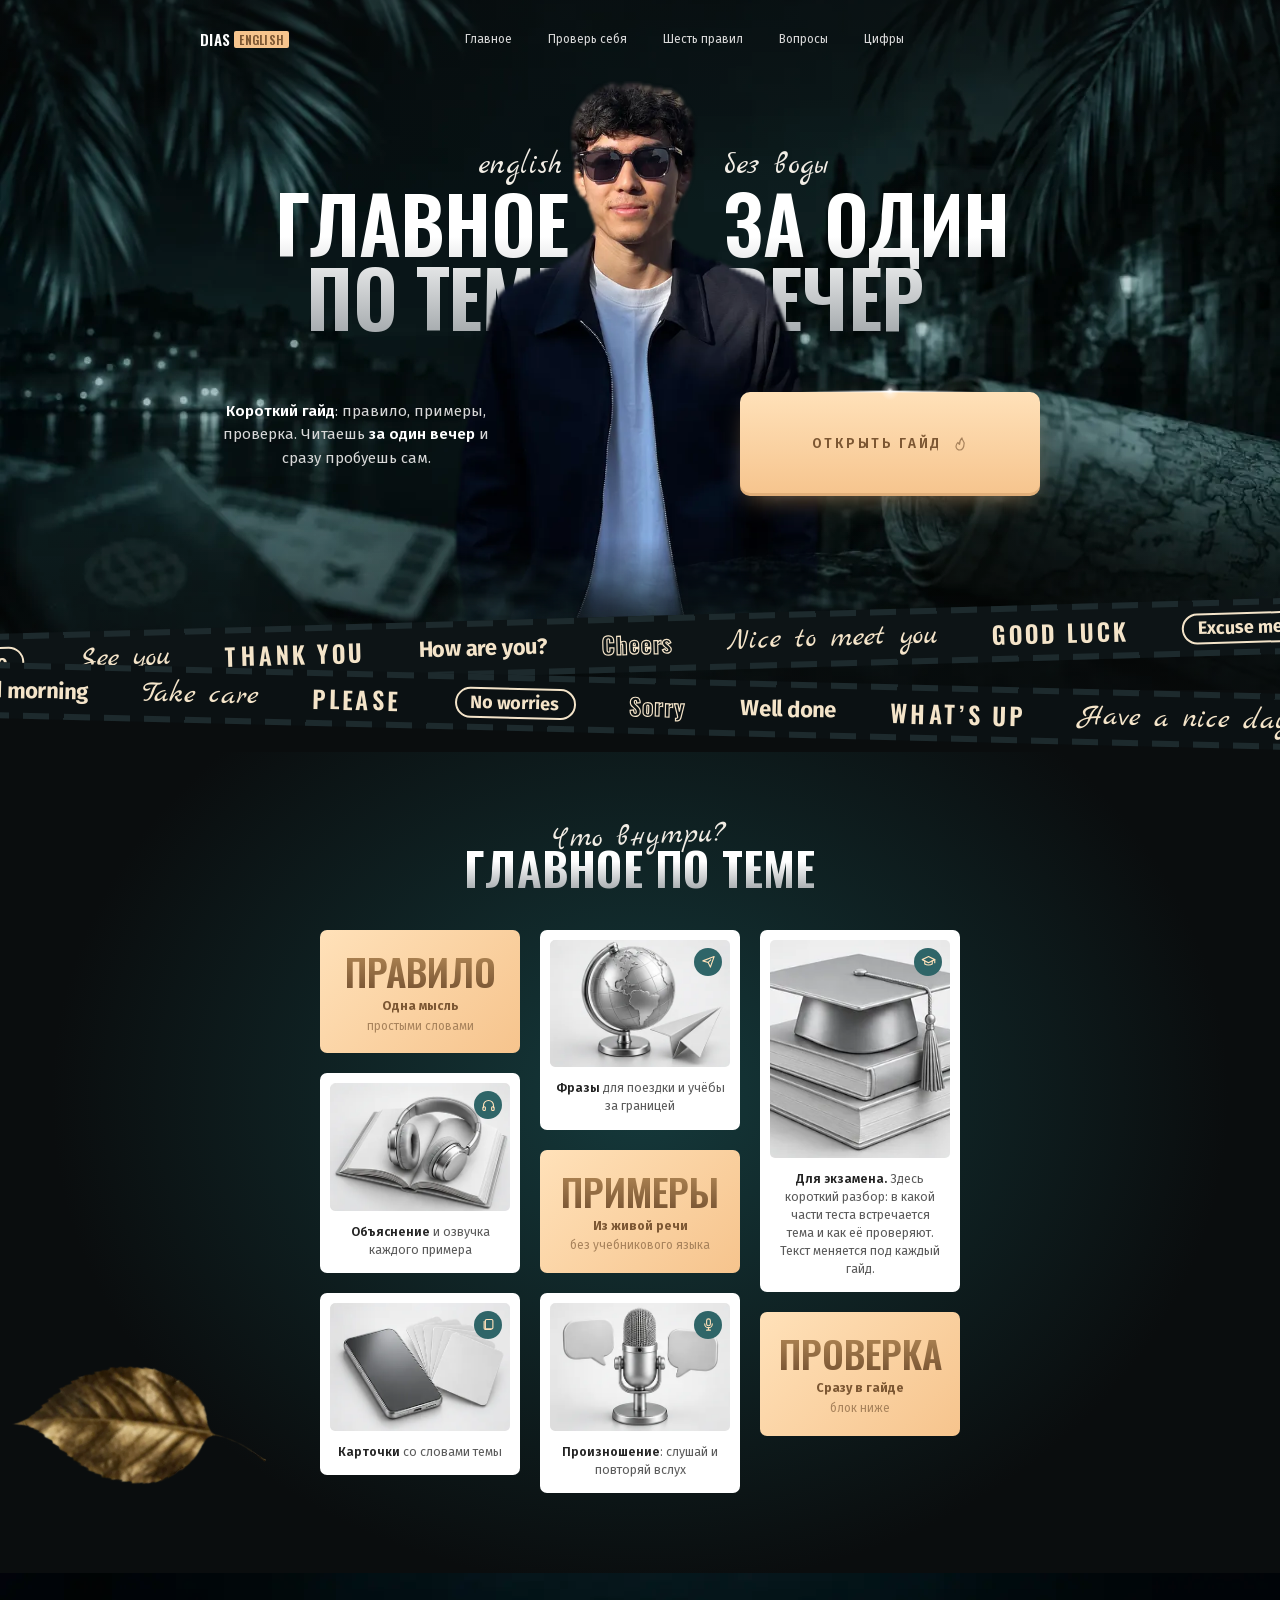
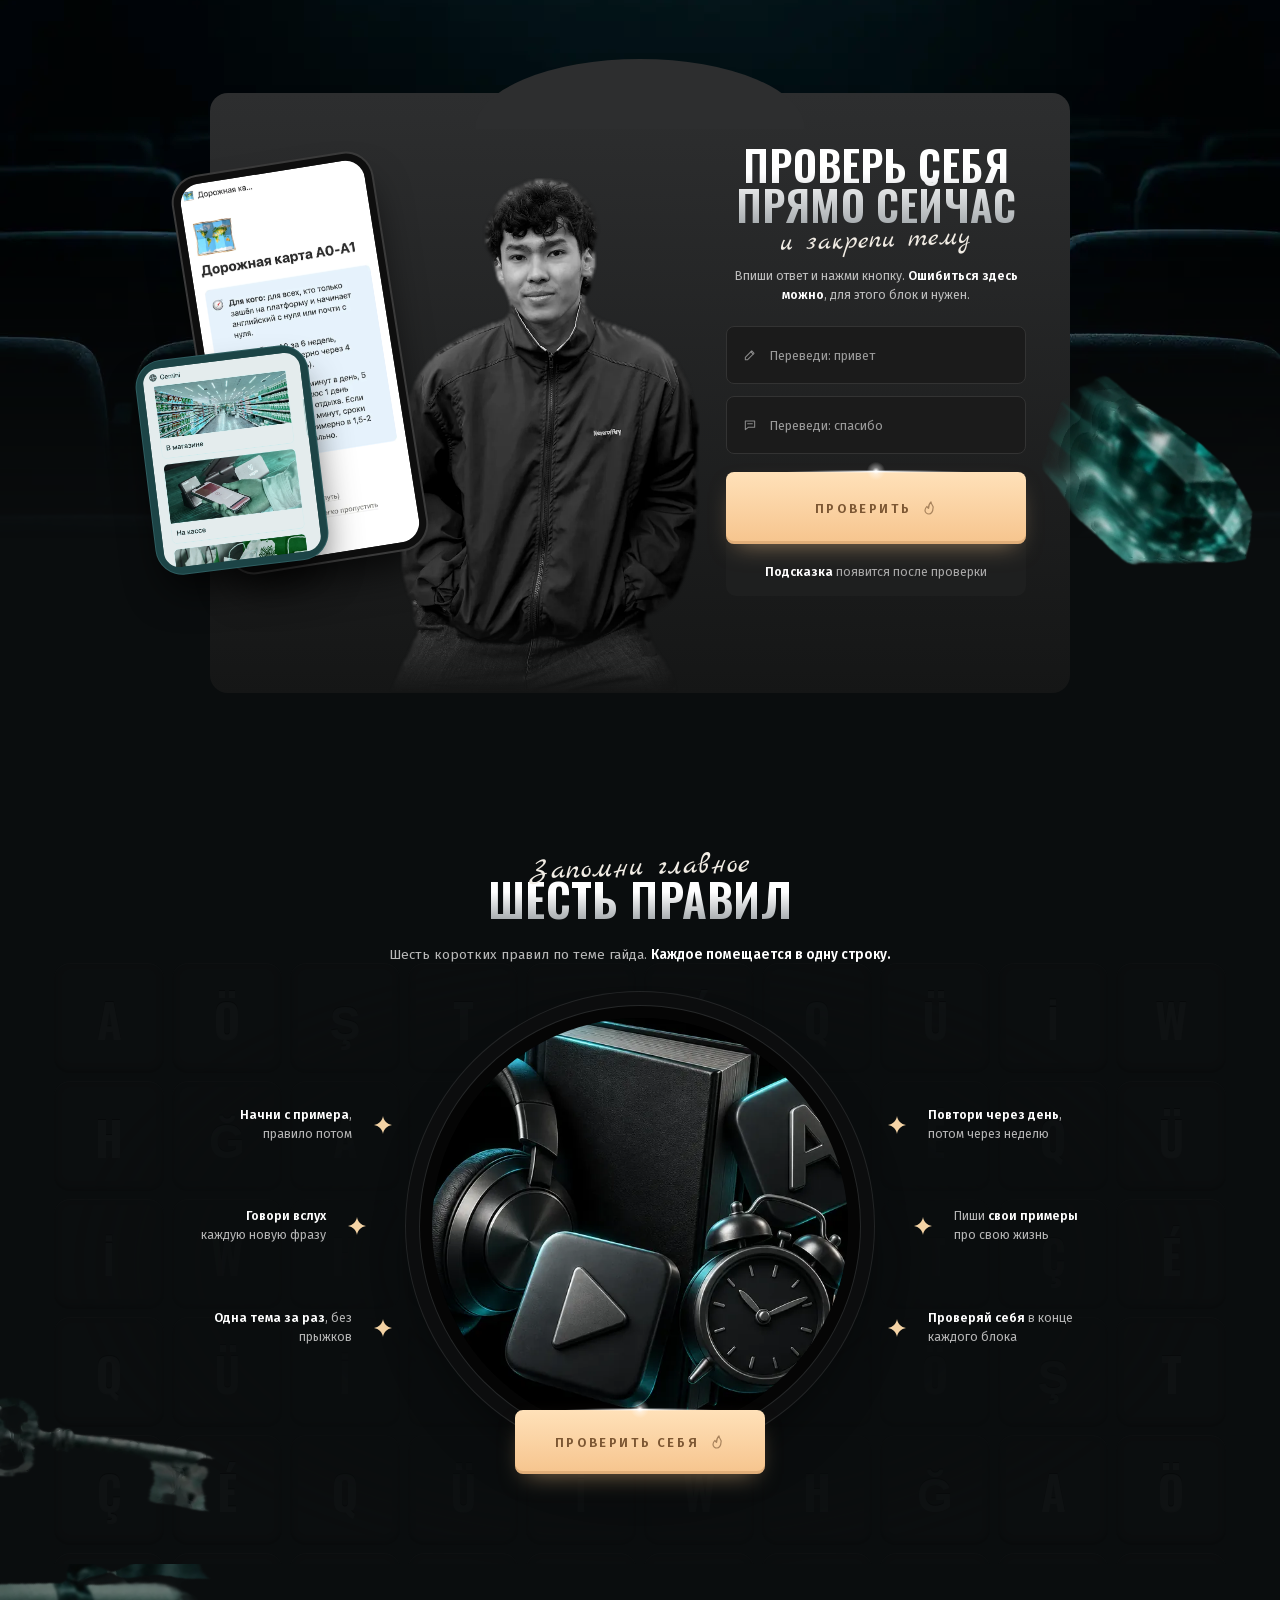
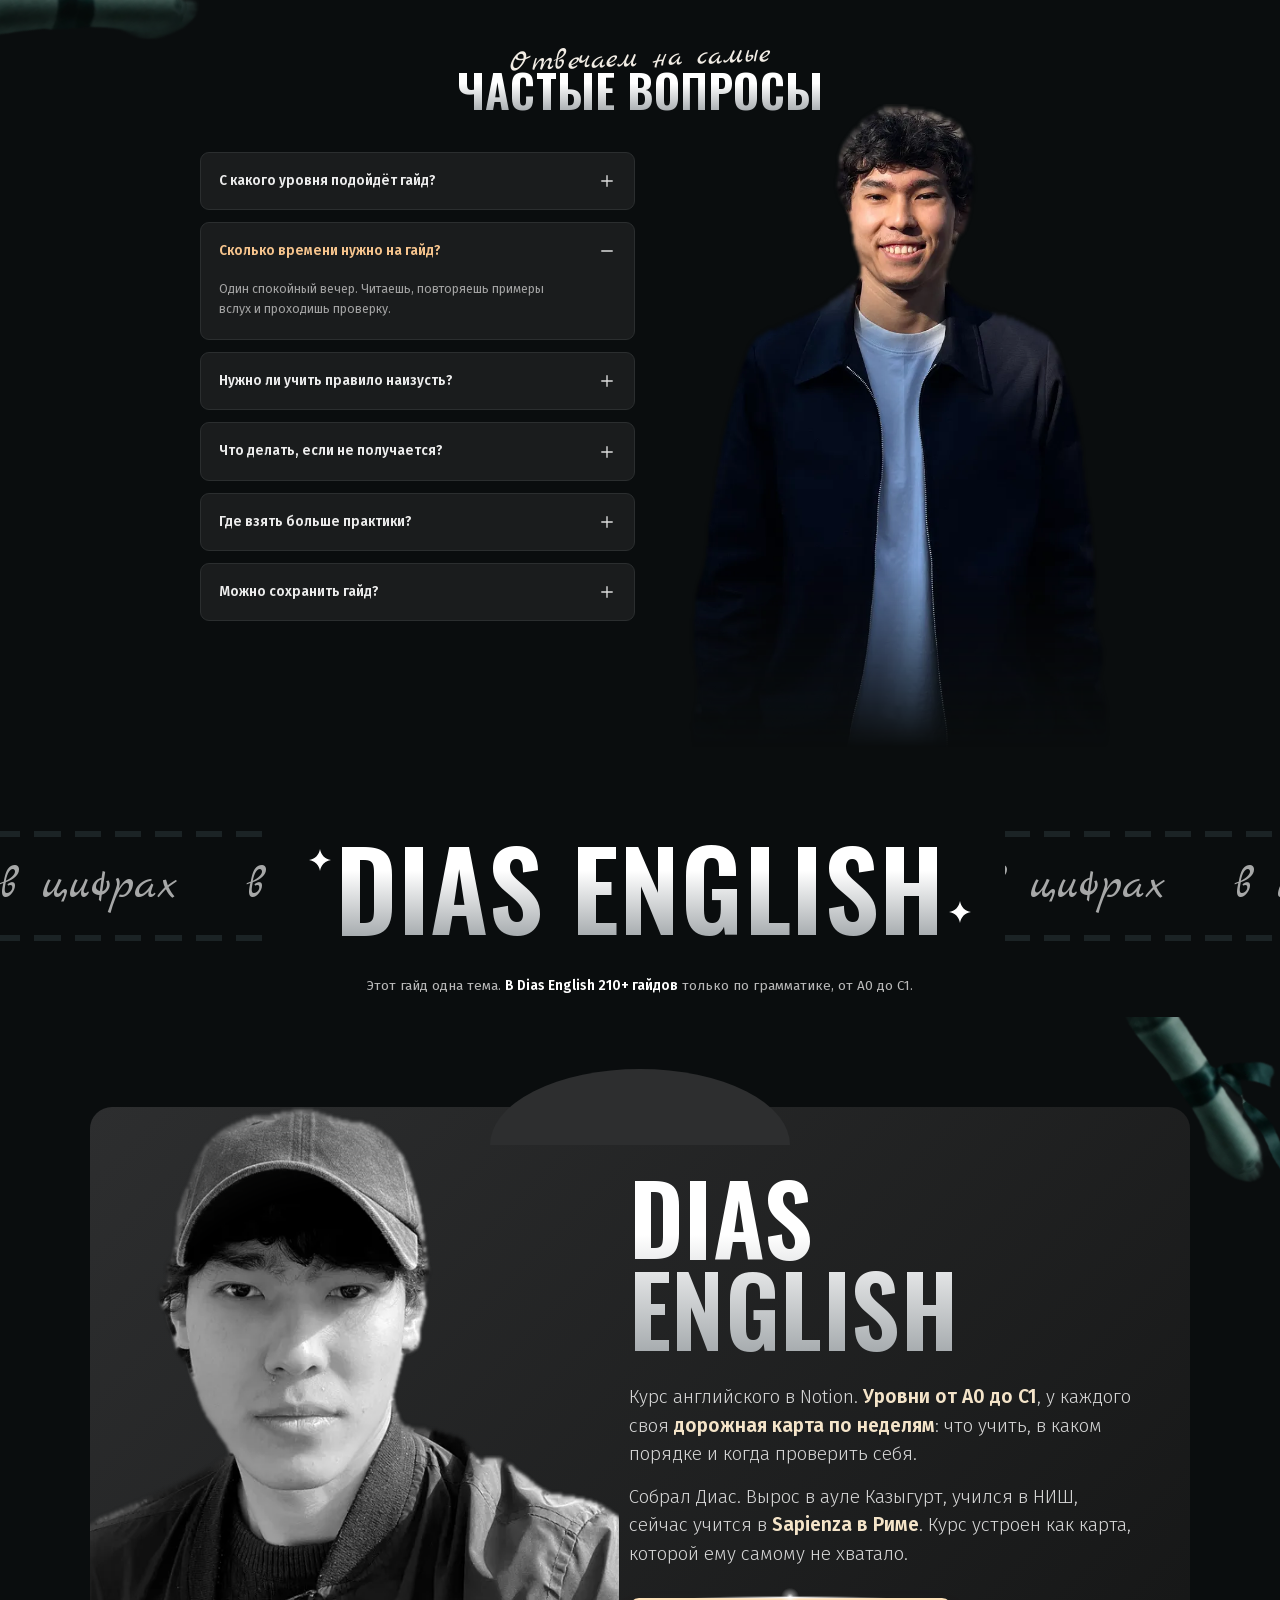
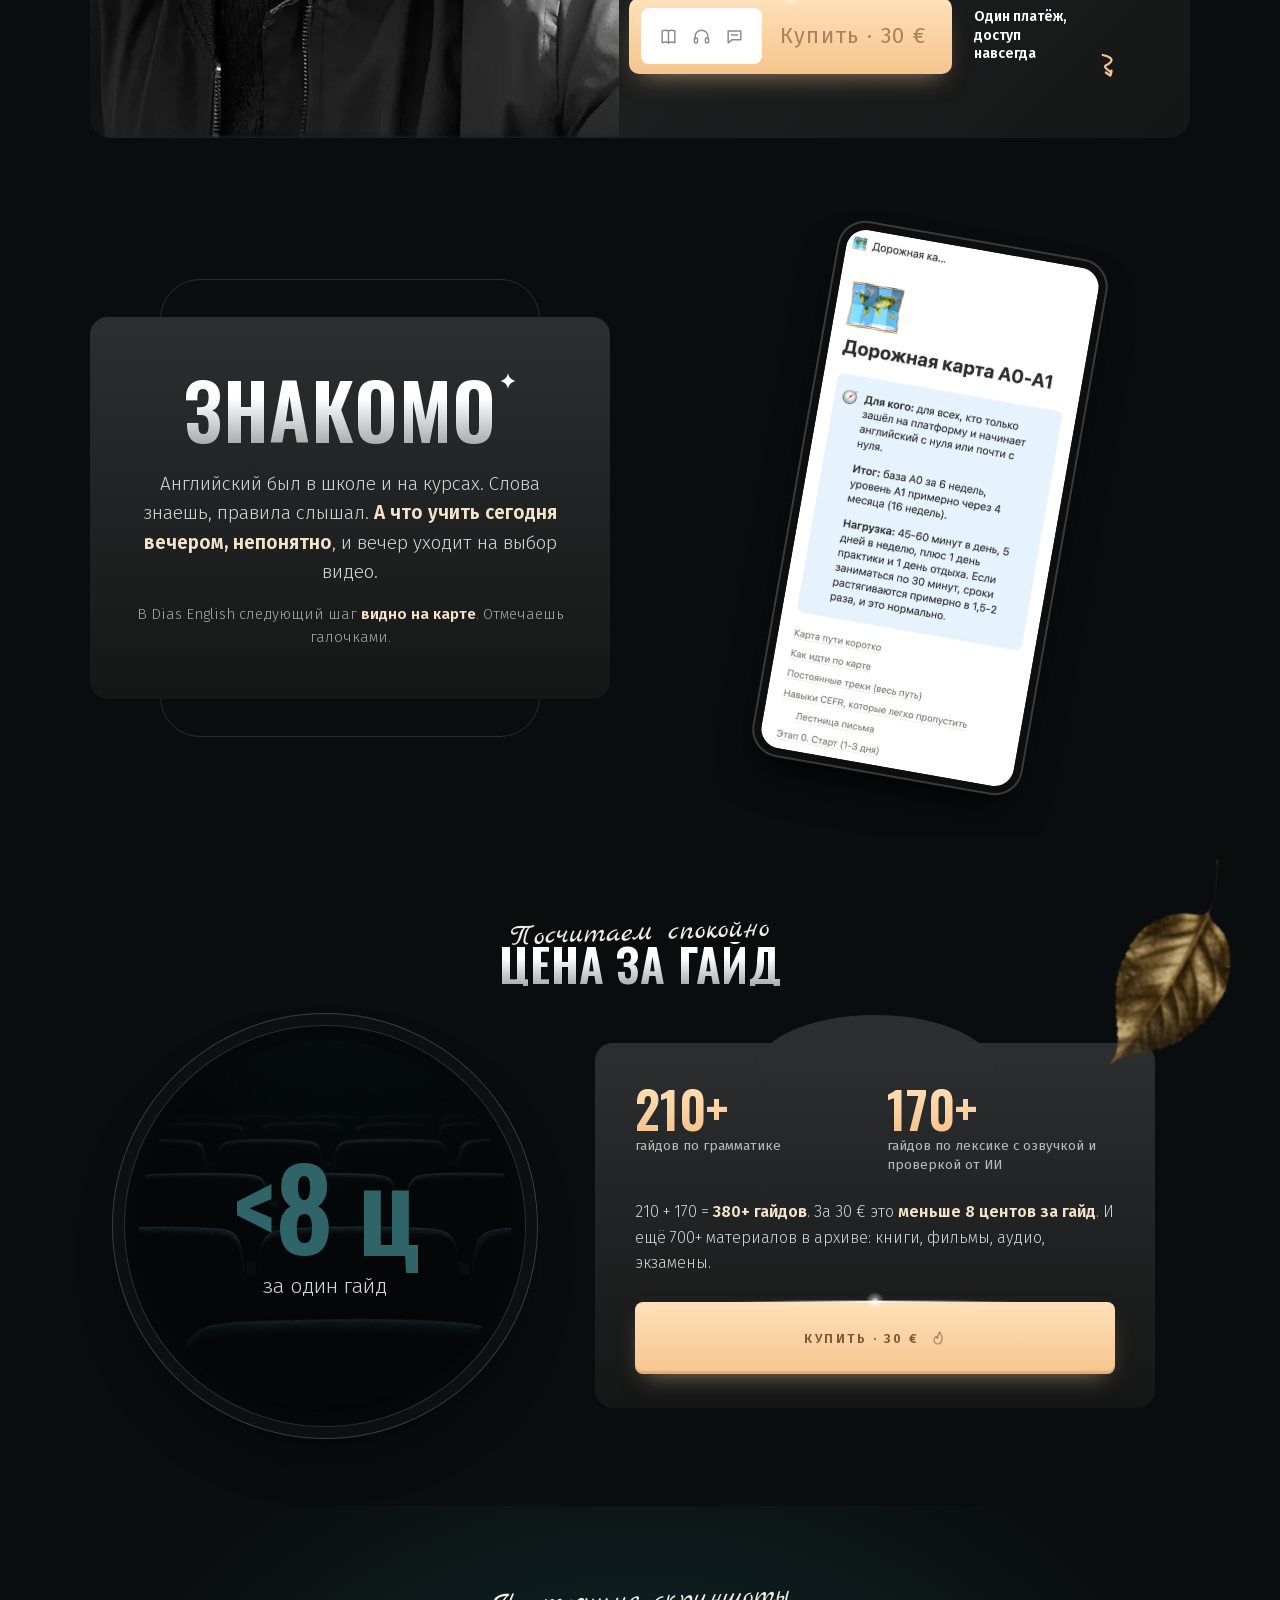
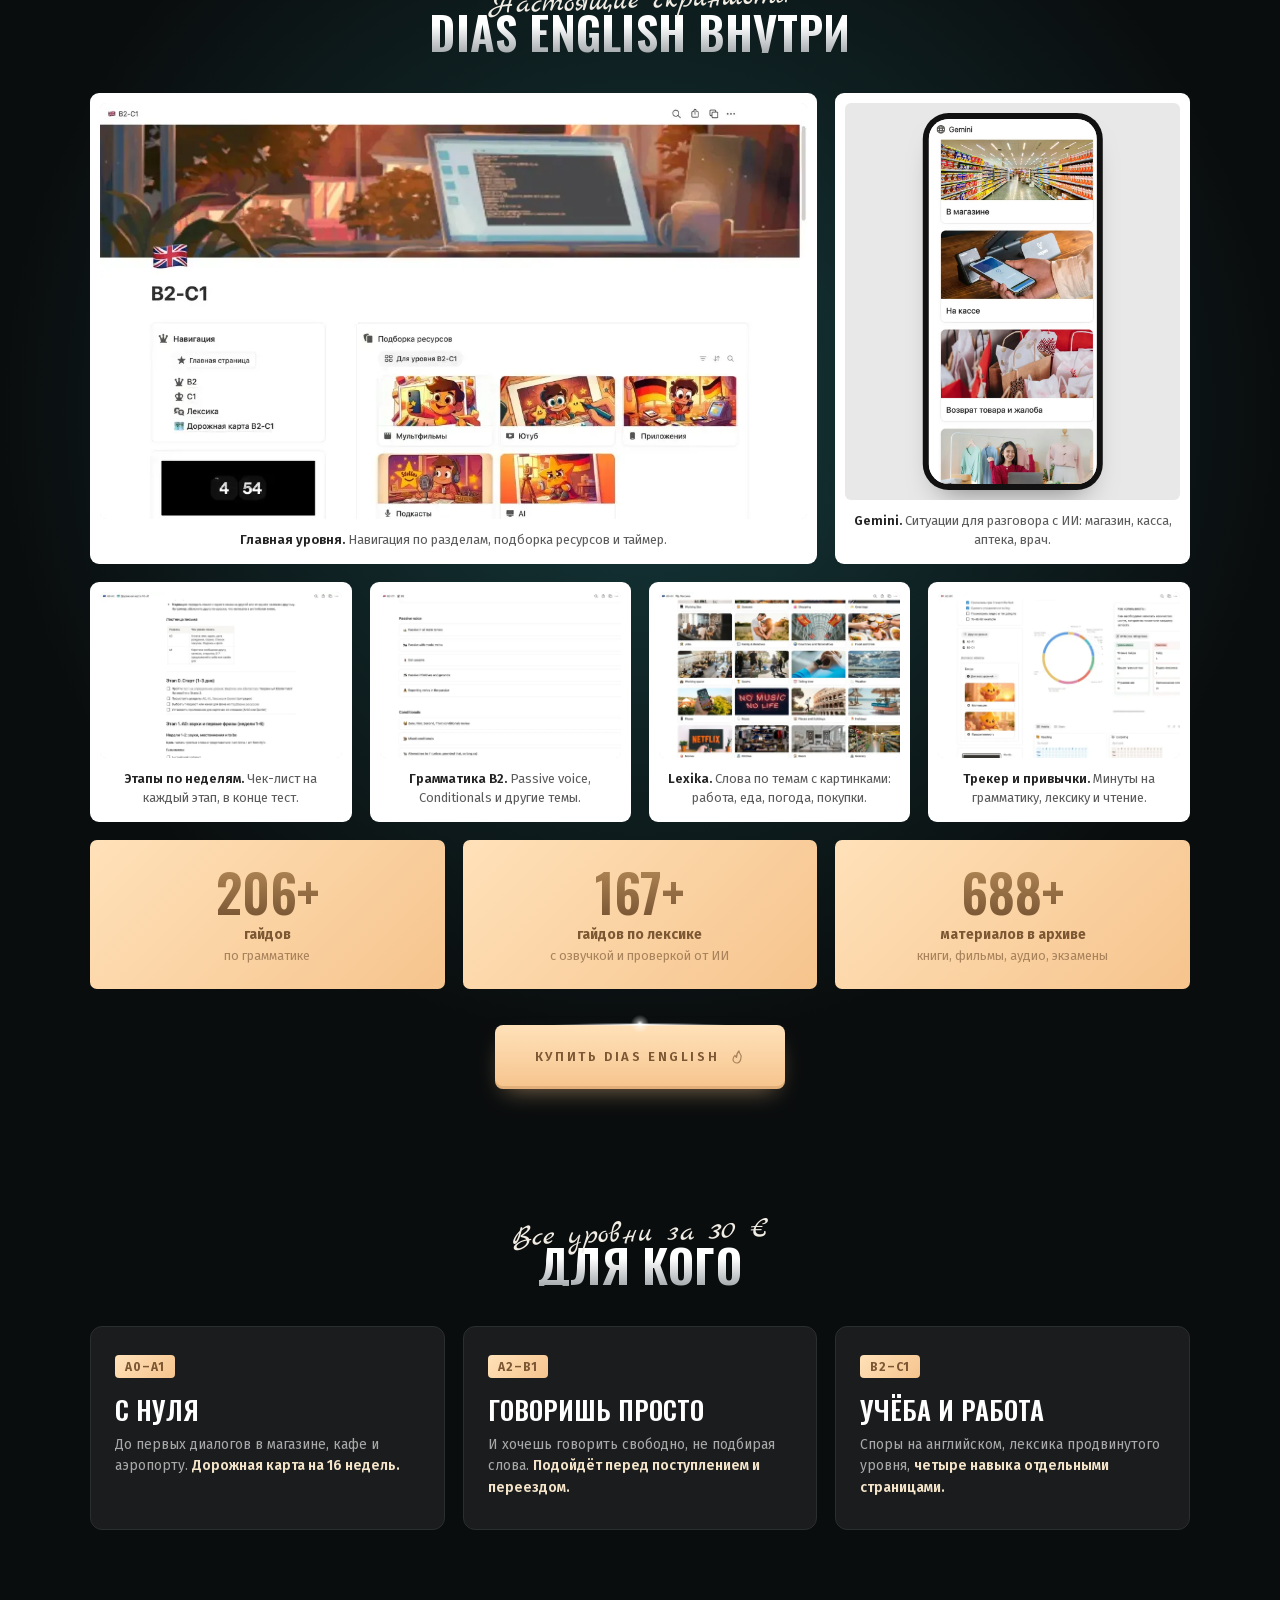
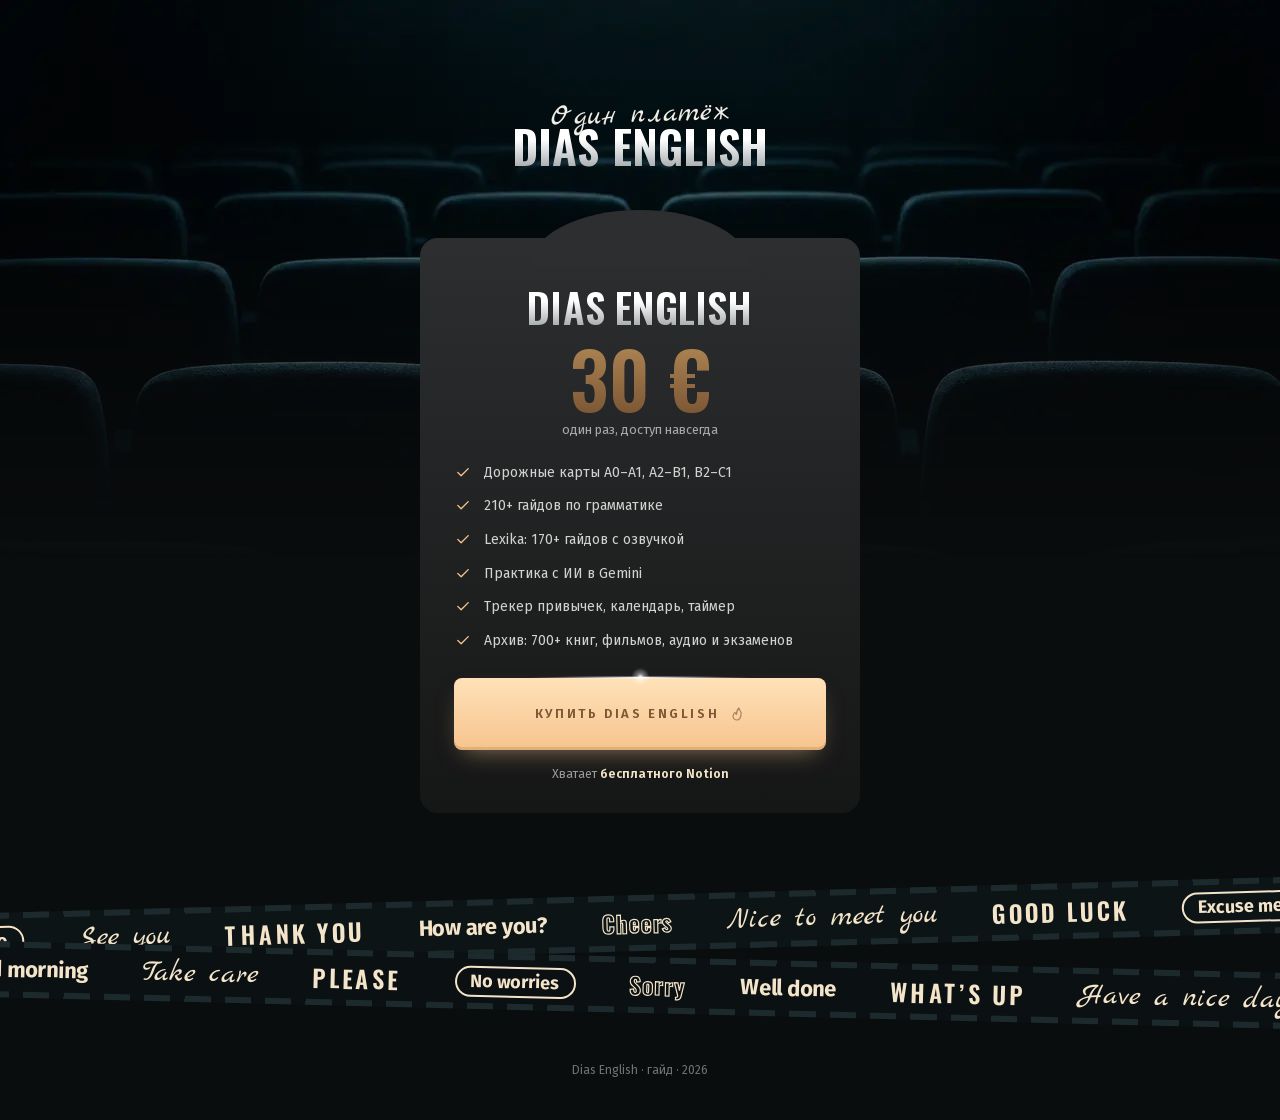
==== commit b2c1864d: "Вырезки людей и предметов заново из оригиналов, без каймы; убран CSS blur у декора" ====
--- a/en/index.html
+++ b/en/index.html
@@ -13,7 +13,7 @@
 <link rel="preload" href="../media/hero-person.webp" as="image">
 <link rel="stylesheet" href="../assets/fonts.css">
 <link rel="stylesheet" href="../style.css">
-<script>window.SITE={"lang":"ru","title":"Гайд по английскому: тема в одном месте","description":"Короткий гайд по английскому: правило, примеры, проверка.","brand":{"name":"Dias","badge":"english"},"links":{"buy":"https://app.lava.top/products/2c950aa0-d8be-4317-8f39-0f9b4016f5da"},"nav":[{"label":"Главное","href":"#bento"},{"label":"Проверь себя","href":"#check"},{"label":"Шесть правил","href":"#rules"},{"label":"Вопросы","href":"#faq"},{"label":"Цифры","href":"#platform","only":"full"}],"social":[],"marquee":{"rowA":[{"t":"Hello","s":"pill"},{"t":"See you","s":"script"},{"t":"THANK YOU","s":"cond"},{"t":"How are you?","s":"bold"},{"t":"Cheers","s":"outline"},{"t":"Nice to meet you","s":"script"},{"t":"GOOD LUCK","s":"cond"},{"t":"Excuse me","s":"pill"}],"rowB":[{"t":"Good morning","s":"bold"},{"t":"Take care","s":"script"},{"t":"PLEASE","s":"cond"},{"t":"No worries","s":"pill"},{"t":"Sorry","s":"outline"},{"t":"Well done","s":"bold"},{"t":"WHAT’S UP","s":"cond"},{"t":"Have a nice day","s":"script"}]},"blocks":[{"type":"hero","id":"top","bg":"media/hero-bg.webp","person":{"src":"media/hero-person.webp","w":557,"h":826,"alt":"Диас в тёмной куртке и солнечных очках"},"left":{"script":"english","title":["Главное","по теме"]},"right":{"script":"без воды","title":["за один","вечер"]},"text":"**Короткий гайд**: правило, примеры, проверка. Читаешь **за один вечер** и сразу пробуешь сам.","cta":{"label":"Открыть гайд","href":"#bento"}},{"type":"marquee"},{"type":"bento","id":"bento","script":"Что внутри?","title":"Главное по теме","columns":[[{"kind":"accent","big":"Правило","text":"**Одна мысль**","small":"простыми словами"},{"kind":"image","img":"media/adv-book.webp","icon":"headphones","text":"**Объяснение** и озвучка каждого примера"},{"kind":"image","img":"media/adv-phone.webp","icon":"cards","text":"**Карточки** со словами темы"}],[{"kind":"image","img":"media/adv-globe.webp","icon":"plane","text":"**Фразы** для поездки и учёбы за границей"},{"kind":"accent","big":"Примеры","text":"**Из живой речи**","small":"без учебникового языка"},{"kind":"image","img":"media/adv-mic.webp","icon":"mic","text":"**Произношение**: слушай и повторяй вслух"}],[{"kind":"image","tall":true,"img":"media/adv-cap.webp","icon":"cap","text":"**Для экзамена.** Здесь короткий разбор: в какой части теста встречается тема и как её проверяют. Текст меняется под каждый гайд."},{"kind":"accent","big":"Проверка","text":"**Сразу в гайде**","small":"блок ниже"}]]},{"type":"check","id":"check","bg":"media/cinema.webp","person":{"src":"media/form-person-en.webp","w":556,"h":857,"alt":"Диас в синей куртке, чёрно-белое фото"},"phones":[{"src":"media/dias-m-roadmap.webp","alt":"Дорожная карта A0–A1 на телефоне"},{"src":"media/dias-m-gemini.webp","alt":"Раздел Gemini на телефоне"}],"title":["Проверь себя","прямо сейчас"],"script":"и закрепи тему","text":"Впиши ответ и нажми кнопку. **Ошибиться здесь можно**, для этого блок и нужен.","fields":[{"icon":"pen","label":"Переведи: привет","answers":["hello","hi","hey"]},{"icon":"chat","label":"Переведи: спасибо","answers":["thank you","thanks","thank u"]}],"button":"Проверить","note":"**Подсказка** появится после проверки","results":{"all":"**Всё верно.** Тема держится.","some":"**Почти.** Верные варианты: ","none":"**Пока мимо.** Верные варианты: "}},{"type":"rules","id":"rules","script":"Запомни главное","title":"Шесть правил","text":"Шесть коротких правил по теме гайда. **Каждое помещается в одну строку.**","img":{"src":"media/guarantee-objects.webp","alt":"Чёрные 3D-предметы: книга, наушники, будильник, карандаш"},"left":["**Начни с примера**, правило потом","**Говори вслух** каждую новую фразу","**Одна тема за раз**, без прыжков"],"right":["**Повтори через день**, потом через неделю","Пиши **свои примеры** про свою жизнь","**Проверяй себя** в конце каждого блока"],"cta":{"label":"Проверить себя","href":"#check"}},{"type":"faq","id":"faq","script":"Отвечаем на самые","title":"Частые вопросы","person":{"src":"media/faq-person-en.webp","w":547,"h":841,"alt":"Диас улыбается, тёмная куртка"},"items":[{"q":"С какого уровня подойдёт гайд?","a":"Гайд написан так, чтобы его понял человек без опыта в теме. Если тема уже знакома, листай сразу к блоку «Проверь себя»."},{"q":"Сколько времени нужно на гайд?","a":"Один спокойный вечер. Читаешь, повторяешь примеры вслух и проходишь проверку."},{"q":"Нужно ли учить правило наизусть?","a":"Нет. Запоминаются примеры. Правило помогает понять, почему пример устроен именно так."},{"q":"Что делать, если не получается?","a":"Вернись к примерам и прочитай их вслух ещё раз. Потом снова пройди проверку."},{"q":"Где взять больше практики?","a":"Придумай пять своих примеров про свою жизнь и проговори их. Это самая полезная практика после гайда."},{"q":"Можно сохранить гайд?","a":"Да. Добавь страницу в закладки или сделай скриншот блока «Шесть правил»."}]},{"type":"band","id":"platform","only":"full","script":"в цифрах","title":"Dias English","text":"Этот гайд одна тема. **В Dias English 210+ гайдов** только по грамматике, от A0 до C1."},{"type":"author","only":"full","photo":{"src":"media/author-dias.webp","w":760,"h":706,"alt":"Диас в кепке, чёрно-белый портрет"},"title":["Dias","English"],"paras":["Курс английского в Notion. **Уровни от A0 до C1**, у каждого своя **дорожная карта по неделям**: что учить, в каком порядке и когда проверить себя.","Собрал Диас. Вырос в ауле Казыгурт, учился в НИШ, сейчас учится в **Sapienza в Риме**. Курс устроен как карта, которой ему самому не хватало."],"button":{"label":"Купить · 30 €","link":"buy","icons":["book","headphones","chat"]},"side":"Один платёж, доступ навсегда"},{"type":"task","only":"full","label":"Знакомо","text":"Английский был в школе и на курсах. Слова знаешь, правила слышал. **А что учить сегодня вечером, непонятно**, и вечер уходит на выбор видео.","shot":{"src":"media/dias-m-roadmap.webp","w":600,"h":1200,"alt":"Дорожная карта A0–A1 на телефоне"},"after":"В Dias English следующий шаг **видно на карте**. Отмечаешь галочками."},{"type":"calc","only":"full","script":"Посчитаем спокойно","title":"Цена за гайд","counters":[{"n":210,"suf":"+","text":"гайдов по грамматике"},{"n":170,"suf":"+","text":"гайдов по лексике с озвучкой и проверкой от ИИ"}],"formula":"210 + 170 = **380+ гайдов**. За 30 € это **меньше 8 центов за гайд**. И ещё 700+ материалов в архиве: книги, фильмы, аудио, экзамены.","circle":{"big":"<8 ц","text":"за один гайд"},"cta":{"label":"Купить · 30 €","link":"buy"}},{"type":"shots","only":"full","script":"Настоящие скриншоты","title":"Dias English внутри","items":[{"src":"media/dias-n-b2-hub-desktop-hero.webp","w":1100,"h":688,"cap":"**Главная уровня.** Навигация по разделам, подборка ресурсов и таймер.","big":true},{"src":"media/dias-m-gemini.webp","w":600,"h":1200,"cap":"**Gemini.** Ситуации для разговора с ИИ: магазин, касса, аптека, врач.","phone":true},{"src":"media/dias-n-a0-roadmap-desktop-01.webp","w":1100,"h":688,"cap":"**Этапы по неделям.** Чек-лист на каждый этап, в конце тест."},{"src":"media/dias-n-b2-grammar-desktop-01.webp","w":1100,"h":688,"cap":"**Грамматика B2.** Passive voice, Conditionals и другие темы."},{"src":"media/dias-n-a0-lexika-desktop-01.webp","w":1100,"h":688,"cap":"**Lexika.** Слова по темам с картинками: работа, еда, погода, покупки."},{"src":"media/dias-n-a2-hub-desktop-01.webp","w":1100,"h":688,"cap":"**Трекер и привычки.** Минуты на грамматику, лексику и чтение."}],"stats":[{"big":"210+","text":"**гайдов**","small":"по грамматике"},{"big":"170+","text":"**гайдов по лексике**","small":"с озвучкой и проверкой от ИИ"},{"big":"700+","text":"**материалов в архиве**","small":"книги, фильмы, аудио, экзамены"}],"cta":{"label":"Купить Dias English","link":"buy"}},{"type":"levels","only":"full","script":"Все уровни за 30 €","title":"Для кого","items":[{"tag":"A0–A1","title":"С нуля","text":"До первых диалогов в магазине, кафе и аэропорту. **Дорожная карта на 16 недель.**"},{"tag":"A2–B1","title":"Говоришь просто","text":"И хочешь говорить свободно, не подбирая слова. **Подойдёт перед поступлением и переездом.**"},{"tag":"B2–C1","title":"Учёба и работа","text":"Споры на английском, лексика продвинутого уровня, **четыре навыка отдельными страницами.**"}]},{"type":"price","only":"full","script":"Один платёж","title":"Dias English","cards":[{"name":"Dias English","price":"30 €","sub":"один раз, доступ навсегда","list":["Дорожные карты A0–A1, A2–B1, B2–C1","210+ гайдов по грамматике","Lexika: 170+ гайдов с озвучкой","Практика с ИИ в Gemini","Трекер привычек, календарь, таймер","Архив: 700+ книг, фильмов, аудио и экзаменов"],"button":{"label":"Купить Dias English","link":"buy"},"note":"Хватает **бесплатного Notion**"}]},{"type":"end","only":"lesson","title":["Гайд","пройден"],"text":"Вернись к блоку **«Шесть правил»** через день и проверь, что осталось в голове.","button":{"label":"Наверх","href":"#top"}},{"type":"marquee","footer":true}],"footer":"Dias English · гайд · 2026"};</script>
+<script>window.SITE={"lang":"ru","title":"Гайд по английскому: тема в одном месте","description":"Короткий гайд по английскому: правило, примеры, проверка.","brand":{"name":"Dias","badge":"english"},"links":{"buy":"https://app.lava.top/products/2c950aa0-d8be-4317-8f39-0f9b4016f5da"},"nav":[{"label":"Главное","href":"#bento"},{"label":"Проверь себя","href":"#check"},{"label":"Шесть правил","href":"#rules"},{"label":"Вопросы","href":"#faq"},{"label":"Цифры","href":"#platform","only":"full"}],"social":[],"marquee":{"rowA":[{"t":"Hello","s":"pill"},{"t":"See you","s":"script"},{"t":"THANK YOU","s":"cond"},{"t":"How are you?","s":"bold"},{"t":"Cheers","s":"outline"},{"t":"Nice to meet you","s":"script"},{"t":"GOOD LUCK","s":"cond"},{"t":"Excuse me","s":"pill"}],"rowB":[{"t":"Good morning","s":"bold"},{"t":"Take care","s":"script"},{"t":"PLEASE","s":"cond"},{"t":"No worries","s":"pill"},{"t":"Sorry","s":"outline"},{"t":"Well done","s":"bold"},{"t":"WHAT’S UP","s":"cond"},{"t":"Have a nice day","s":"script"}]},"blocks":[{"type":"hero","id":"top","bg":"media/hero-bg.webp","person":{"src":"media/hero-person.webp","w":560,"h":841,"alt":"Диас в тёмной куртке и солнечных очках"},"left":{"script":"english","title":["Главное","по теме"]},"right":{"script":"без воды","title":["за один","вечер"]},"text":"**Короткий гайд**: правило, примеры, проверка. Читаешь **за один вечер** и сразу пробуешь сам.","cta":{"label":"Открыть гайд","href":"#bento"}},{"type":"marquee"},{"type":"bento","id":"bento","script":"Что внутри?","title":"Главное по теме","columns":[[{"kind":"accent","big":"Правило","text":"**Одна мысль**","small":"простыми словами"},{"kind":"image","img":"media/adv-book.webp","icon":"headphones","text":"**Объяснение** и озвучка каждого примера"},{"kind":"image","img":"media/adv-phone.webp","icon":"cards","text":"**Карточки** со словами темы"}],[{"kind":"image","img":"media/adv-globe.webp","icon":"plane","text":"**Фразы** для поездки и учёбы за границей"},{"kind":"accent","big":"Примеры","text":"**Из живой речи**","small":"без учебникового языка"},{"kind":"image","img":"media/adv-mic.webp","icon":"mic","text":"**Произношение**: слушай и повторяй вслух"}],[{"kind":"image","tall":true,"img":"media/adv-cap.webp","icon":"cap","text":"**Для экзамена.** Здесь короткий разбор: в какой части теста встречается тема и как её проверяют. Текст меняется под каждый гайд."},{"kind":"accent","big":"Проверка","text":"**Сразу в гайде**","small":"блок ниже"}]]},{"type":"check","id":"check","bg":"media/cinema.webp","person":{"src":"media/form-person-en.webp","w":640,"h":998,"alt":"Диас в синей куртке, чёрно-белое фото"},"phones":[{"src":"media/dias-m-roadmap.webp","alt":"Дорожная карта A0–A1 на телефоне"},{"src":"media/dias-m-gemini.webp","alt":"Раздел Gemini на телефоне"}],"title":["Проверь себя","прямо сейчас"],"script":"и закрепи тему","text":"Впиши ответ и нажми кнопку. **Ошибиться здесь можно**, для этого блок и нужен.","fields":[{"icon":"pen","label":"Переведи: привет","answers":["hello","hi","hey"]},{"icon":"chat","label":"Переведи: спасибо","answers":["thank you","thanks","thank u"]}],"button":"Проверить","note":"**Подсказка** появится после проверки","results":{"all":"**Всё верно.** Тема держится.","some":"**Почти.** Верные варианты: ","none":"**Пока мимо.** Верные варианты: "}},{"type":"rules","id":"rules","script":"Запомни главное","title":"Шесть правил","text":"Шесть коротких правил по теме гайда. **Каждое помещается в одну строку.**","img":{"src":"media/guarantee-objects.webp","alt":"Чёрные 3D-предметы: книга, наушники, будильник, карандаш"},"left":["**Начни с примера**, правило потом","**Говори вслух** каждую новую фразу","**Одна тема за раз**, без прыжков"],"right":["**Повтори через день**, потом через неделю","Пиши **свои примеры** про свою жизнь","**Проверяй себя** в конце каждого блока"],"cta":{"label":"Проверить себя","href":"#check"}},{"type":"faq","id":"faq","script":"Отвечаем на самые","title":"Частые вопросы","person":{"src":"media/faq-person-en.webp","w":700,"h":1092,"alt":"Диас улыбается, тёмная куртка"},"items":[{"q":"С какого уровня подойдёт гайд?","a":"Гайд написан так, чтобы его понял человек без опыта в теме. Если тема уже знакома, листай сразу к блоку «Проверь себя»."},{"q":"Сколько времени нужно на гайд?","a":"Один спокойный вечер. Читаешь, повторяешь примеры вслух и проходишь проверку."},{"q":"Нужно ли учить правило наизусть?","a":"Нет. Запоминаются примеры. Правило помогает понять, почему пример устроен именно так."},{"q":"Что делать, если не получается?","a":"Вернись к примерам и прочитай их вслух ещё раз. Потом снова пройди проверку."},{"q":"Где взять больше практики?","a":"Придумай пять своих примеров про свою жизнь и проговори их. Это самая полезная практика после гайда."},{"q":"Можно сохранить гайд?","a":"Да. Добавь страницу в закладки или сделай скриншот блока «Шесть правил»."}]},{"type":"band","id":"platform","only":"full","script":"в цифрах","title":"Dias English","text":"Этот гайд одна тема. **В Dias English 210+ гайдов** только по грамматике, от A0 до C1."},{"type":"author","only":"full","photo":{"src":"media/author-dias.webp","w":760,"h":707,"alt":"Диас в кепке, чёрно-белый портрет"},"title":["Dias","English"],"paras":["Курс английского в Notion. **Уровни от A0 до C1**, у каждого своя **дорожная карта по неделям**: что учить, в каком порядке и когда проверить себя.","Собрал Диас. Вырос в ауле Казыгурт, учился в НИШ, сейчас учится в **Sapienza в Риме**. Курс устроен как карта, которой ему самому не хватало."],"button":{"label":"Купить · 30 €","link":"buy","icons":["book","headphones","chat"]},"side":"Один платёж, доступ навсегда"},{"type":"task","only":"full","label":"Знакомо","text":"Английский был в школе и на курсах. Слова знаешь, правила слышал. **А что учить сегодня вечером, непонятно**, и вечер уходит на выбор видео.","shot":{"src":"media/dias-m-roadmap.webp","w":600,"h":1200,"alt":"Дорожная карта A0–A1 на телефоне"},"after":"В Dias English следующий шаг **видно на карте**. Отмечаешь галочками."},{"type":"calc","only":"full","script":"Посчитаем спокойно","title":"Цена за гайд","counters":[{"n":210,"suf":"+","text":"гайдов по грамматике"},{"n":170,"suf":"+","text":"гайдов по лексике с озвучкой и проверкой от ИИ"}],"formula":"210 + 170 = **380+ гайдов**. За 30 € это **меньше 8 центов за гайд**. И ещё 700+ материалов в архиве: книги, фильмы, аудио, экзамены.","circle":{"big":"<8 ц","text":"за один гайд"},"cta":{"label":"Купить · 30 €","link":"buy"}},{"type":"shots","only":"full","script":"Настоящие скриншоты","title":"Dias English внутри","items":[{"src":"media/dias-n-b2-hub-desktop-hero.webp","w":1100,"h":688,"cap":"**Главная уровня.** Навигация по разделам, подборка ресурсов и таймер.","big":true},{"src":"media/dias-m-gemini.webp","w":600,"h":1200,"cap":"**Gemini.** Ситуации для разговора с ИИ: магазин, касса, аптека, врач.","phone":true},{"src":"media/dias-n-a0-roadmap-desktop-01.webp","w":1100,"h":688,"cap":"**Этапы по неделям.** Чек-лист на каждый этап, в конце тест."},{"src":"media/dias-n-b2-grammar-desktop-01.webp","w":1100,"h":688,"cap":"**Грамматика B2.** Passive voice, Conditionals и другие темы."},{"src":"media/dias-n-a0-lexika-desktop-01.webp","w":1100,"h":688,"cap":"**Lexika.** Слова по темам с картинками: работа, еда, погода, покупки."},{"src":"media/dias-n-a2-hub-desktop-01.webp","w":1100,"h":688,"cap":"**Трекер и привычки.** Минуты на грамматику, лексику и чтение."}],"stats":[{"big":"210+","text":"**гайдов**","small":"по грамматике"},{"big":"170+","text":"**гайдов по лексике**","small":"с озвучкой и проверкой от ИИ"},{"big":"700+","text":"**материалов в архиве**","small":"книги, фильмы, аудио, экзамены"}],"cta":{"label":"Купить Dias English","link":"buy"}},{"type":"levels","only":"full","script":"Все уровни за 30 €","title":"Для кого","items":[{"tag":"A0–A1","title":"С нуля","text":"До первых диалогов в магазине, кафе и аэропорту. **Дорожная карта на 16 недель.**"},{"tag":"A2–B1","title":"Говоришь просто","text":"И хочешь говорить свободно, не подбирая слова. **Подойдёт перед поступлением и переездом.**"},{"tag":"B2–C1","title":"Учёба и работа","text":"Споры на английском, лексика продвинутого уровня, **четыре навыка отдельными страницами.**"}]},{"type":"price","only":"full","script":"Один платёж","title":"Dias English","cards":[{"name":"Dias English","price":"30 €","sub":"один раз, доступ навсегда","list":["Дорожные карты A0–A1, A2–B1, B2–C1","210+ гайдов по грамматике","Lexika: 170+ гайдов с озвучкой","Практика с ИИ в Gemini","Трекер привычек, календарь, таймер","Архив: 700+ книг, фильмов, аудио и экзаменов"],"button":{"label":"Купить Dias English","link":"buy"},"note":"Хватает **бесплатного Notion**"}]},{"type":"end","only":"lesson","title":["Гайд","пройден"],"text":"Вернись к блоку **«Шесть правил»** через день и проверь, что осталось в голове.","button":{"label":"Наверх","href":"#top"}},{"type":"marquee","footer":true}],"footer":"Dias English · гайд · 2026"};</script>
 <script src="../app.js" defer></script>
 </head>
 <body data-page="full" data-base="../">
--- a/style.css
+++ b/style.css
@@ -166,10 +166,10 @@
 /* декор */
 .decor { position: absolute; pointer-events: none; z-index: 1; height: auto; }
 .decor--leaf { width: 220px; left: max(2%, calc(50% - 640px)); bottom: 60px; transform: rotate(-24deg); opacity: .9; }
-.decor--gem { width: 230px; right: max(1%, calc(50% - 660px)); top: 52%; transform: rotate(18deg); opacity: .85; filter: blur(1px); }
-.decor--key { width: 240px; left: max(-2%, calc(50% - 700px)); bottom: 30px; opacity: .45; filter: blur(2px); transform: rotate(-12deg); }
-.decor--scroll { width: 260px; left: max(-4%, calc(50% - 700px)); top: -30px; opacity: .55; filter: blur(2px); transform: rotate(-28deg); }
-.decor--scroll2 { width: 230px; right: max(-3%, calc(50% - 700px)); top: 10px; opacity: .8; filter: blur(1.5px); transform: rotate(30deg); }
+.decor--gem { width: 230px; right: max(1%, calc(50% - 660px)); top: 52%; transform: rotate(18deg); opacity: .85; }
+.decor--key { width: 240px; left: max(-2%, calc(50% - 700px)); bottom: 30px; opacity: .45; transform: rotate(-12deg); }
+.decor--scroll { width: 260px; left: max(-4%, calc(50% - 700px)); top: -30px; opacity: .55; transform: rotate(-28deg); }
+.decor--scroll2 { width: 230px; right: max(-3%, calc(50% - 700px)); top: 10px; opacity: .8; transform: rotate(30deg); }
 
 /* ===== преимущества (сетка карточек) ===== */
 .bento { padding-top: 70px; background: radial-gradient(ellipse 46% 60% at 50% 42%, var(--teal-glow) 0%, rgba(21,57,59,0) 100%); overflow: hidden; }
@@ -324,8 +324,8 @@
 .collage__it img { width: 100%; aspect-ratio: 16 / 10; object-fit: cover; object-position: top left; filter: grayscale(1) contrast(1.05); transition: filter .5s var(--ease), transform .6s var(--ease); }
 .collage__it:hover img { filter: none; transform: scale(1.03); }
 .collage__it--3 { grid-column: 1 / -1; width: 56%; justify-self: center; }
-.collage__gem { position: absolute; right: -30px; bottom: -40px; width: 130px; transform: rotate(14deg); filter: blur(1px); pointer-events: none; }
-.collage__scroll { position: absolute; left: -90px; top: 50%; width: 160px; transform: rotate(-30deg); filter: blur(1.5px); opacity: .9; pointer-events: none; }
+.collage__gem { position: absolute; right: -30px; bottom: -40px; width: 130px; transform: rotate(14deg); pointer-events: none; }
+.collage__scroll { position: absolute; left: -90px; top: 50%; width: 160px; transform: rotate(-30deg); opacity: .9; pointer-events: none; }
 
 /* ===== реклама: скриншоты ===== */
 .shots .wrap, .levels .wrap, .price .wrap { width: min(var(--wrap-wide), 100% - 32px); }
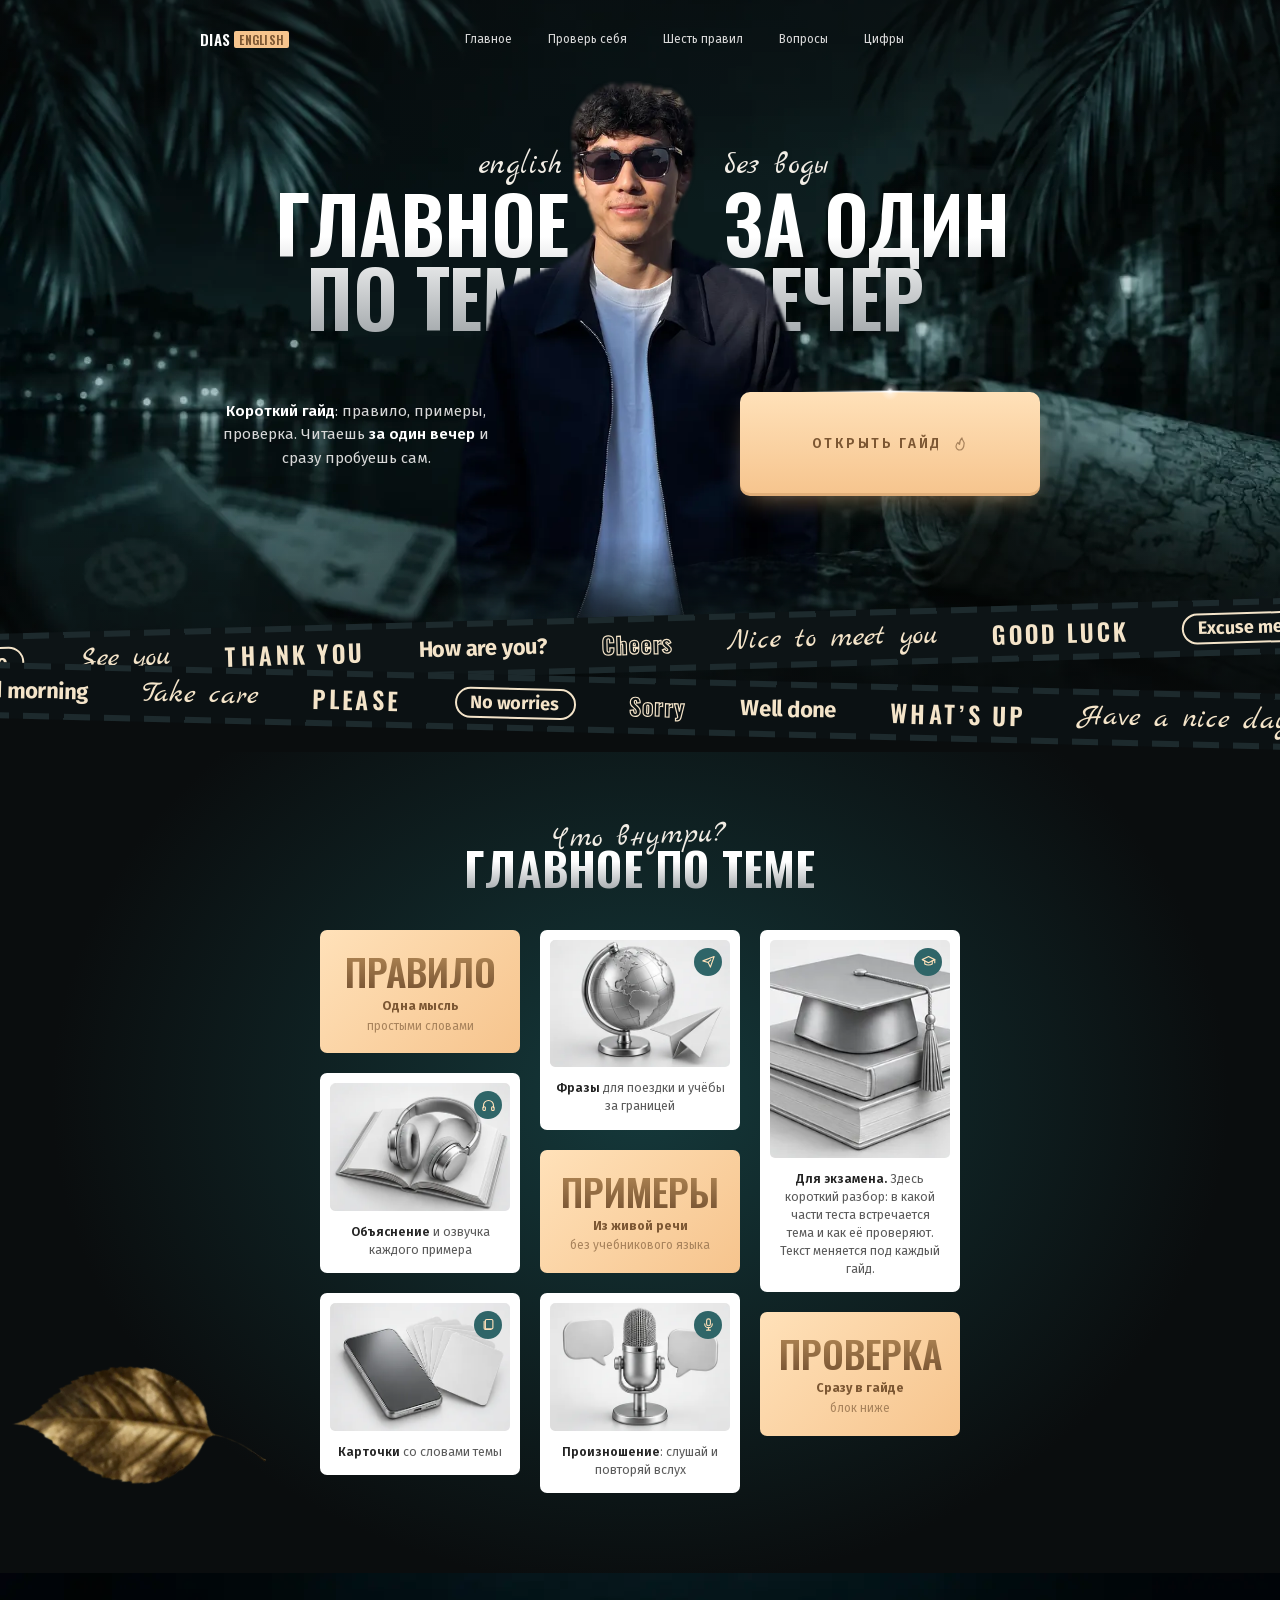
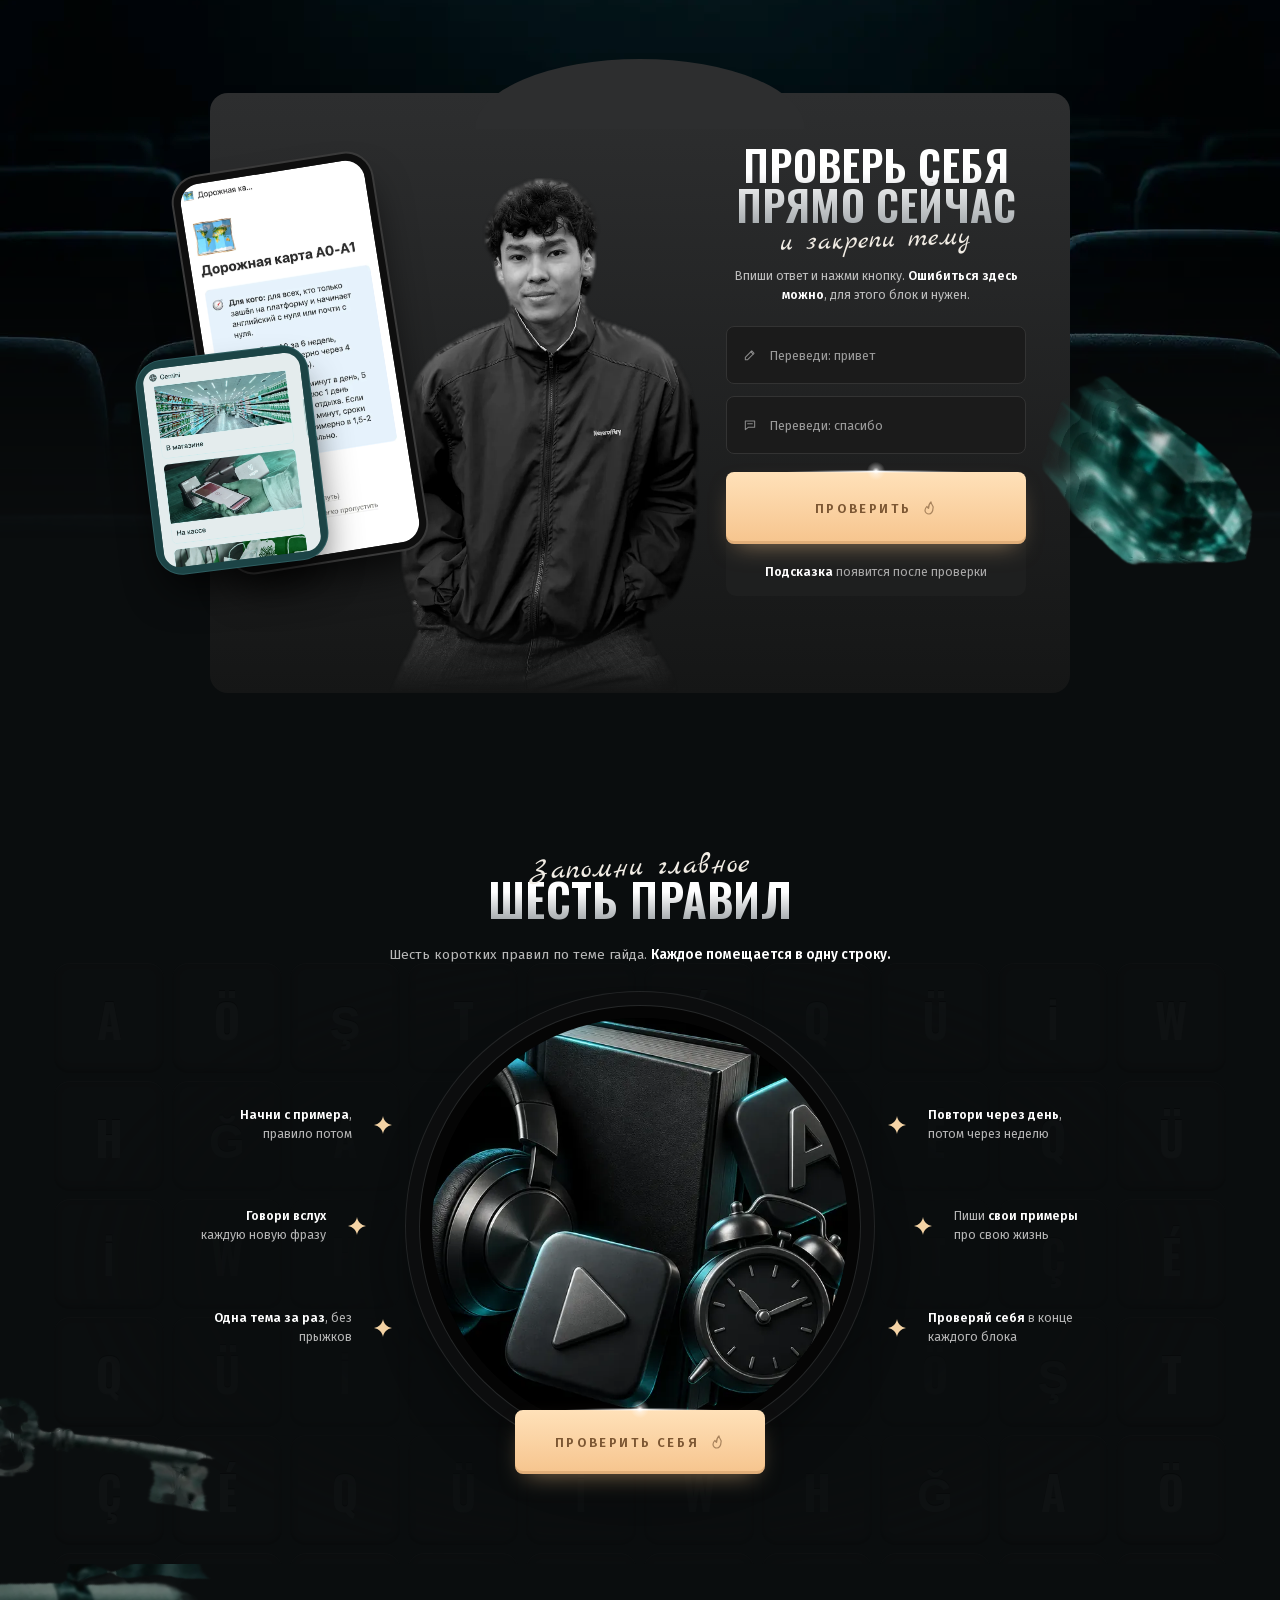
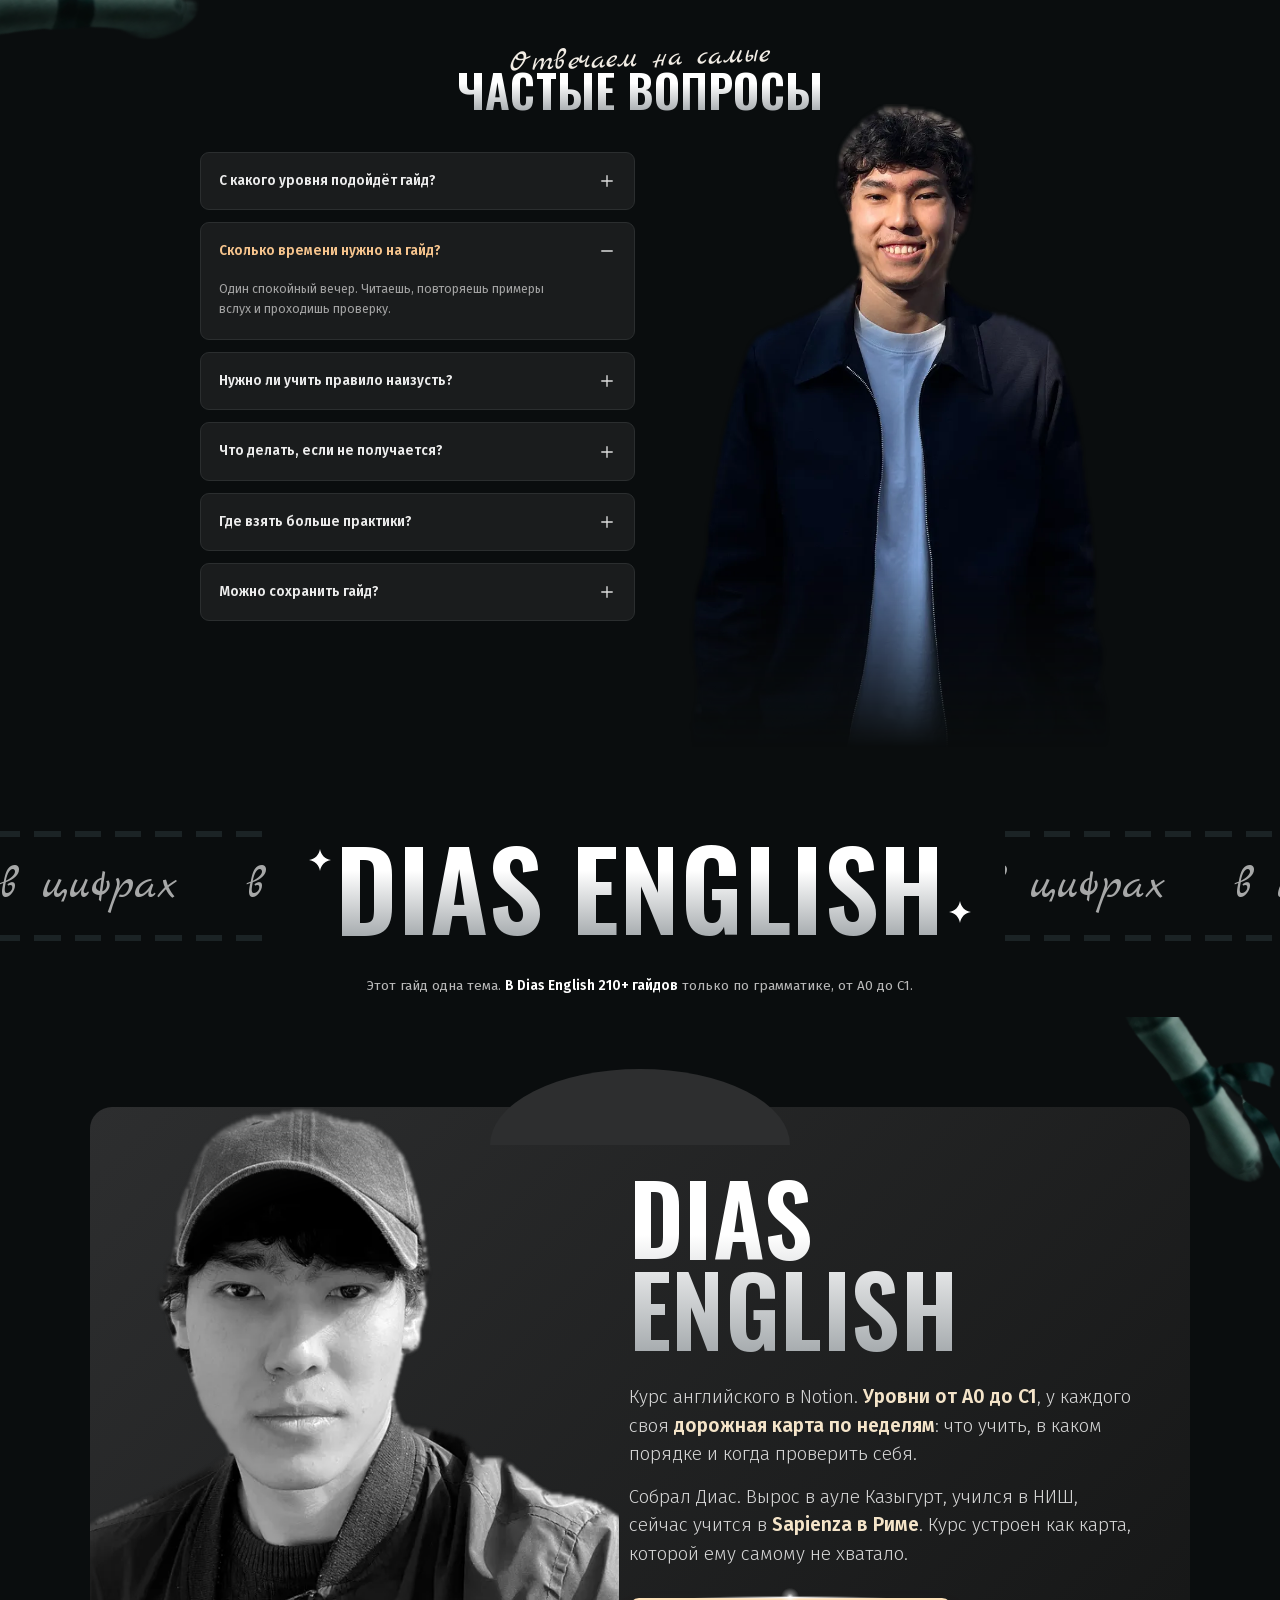
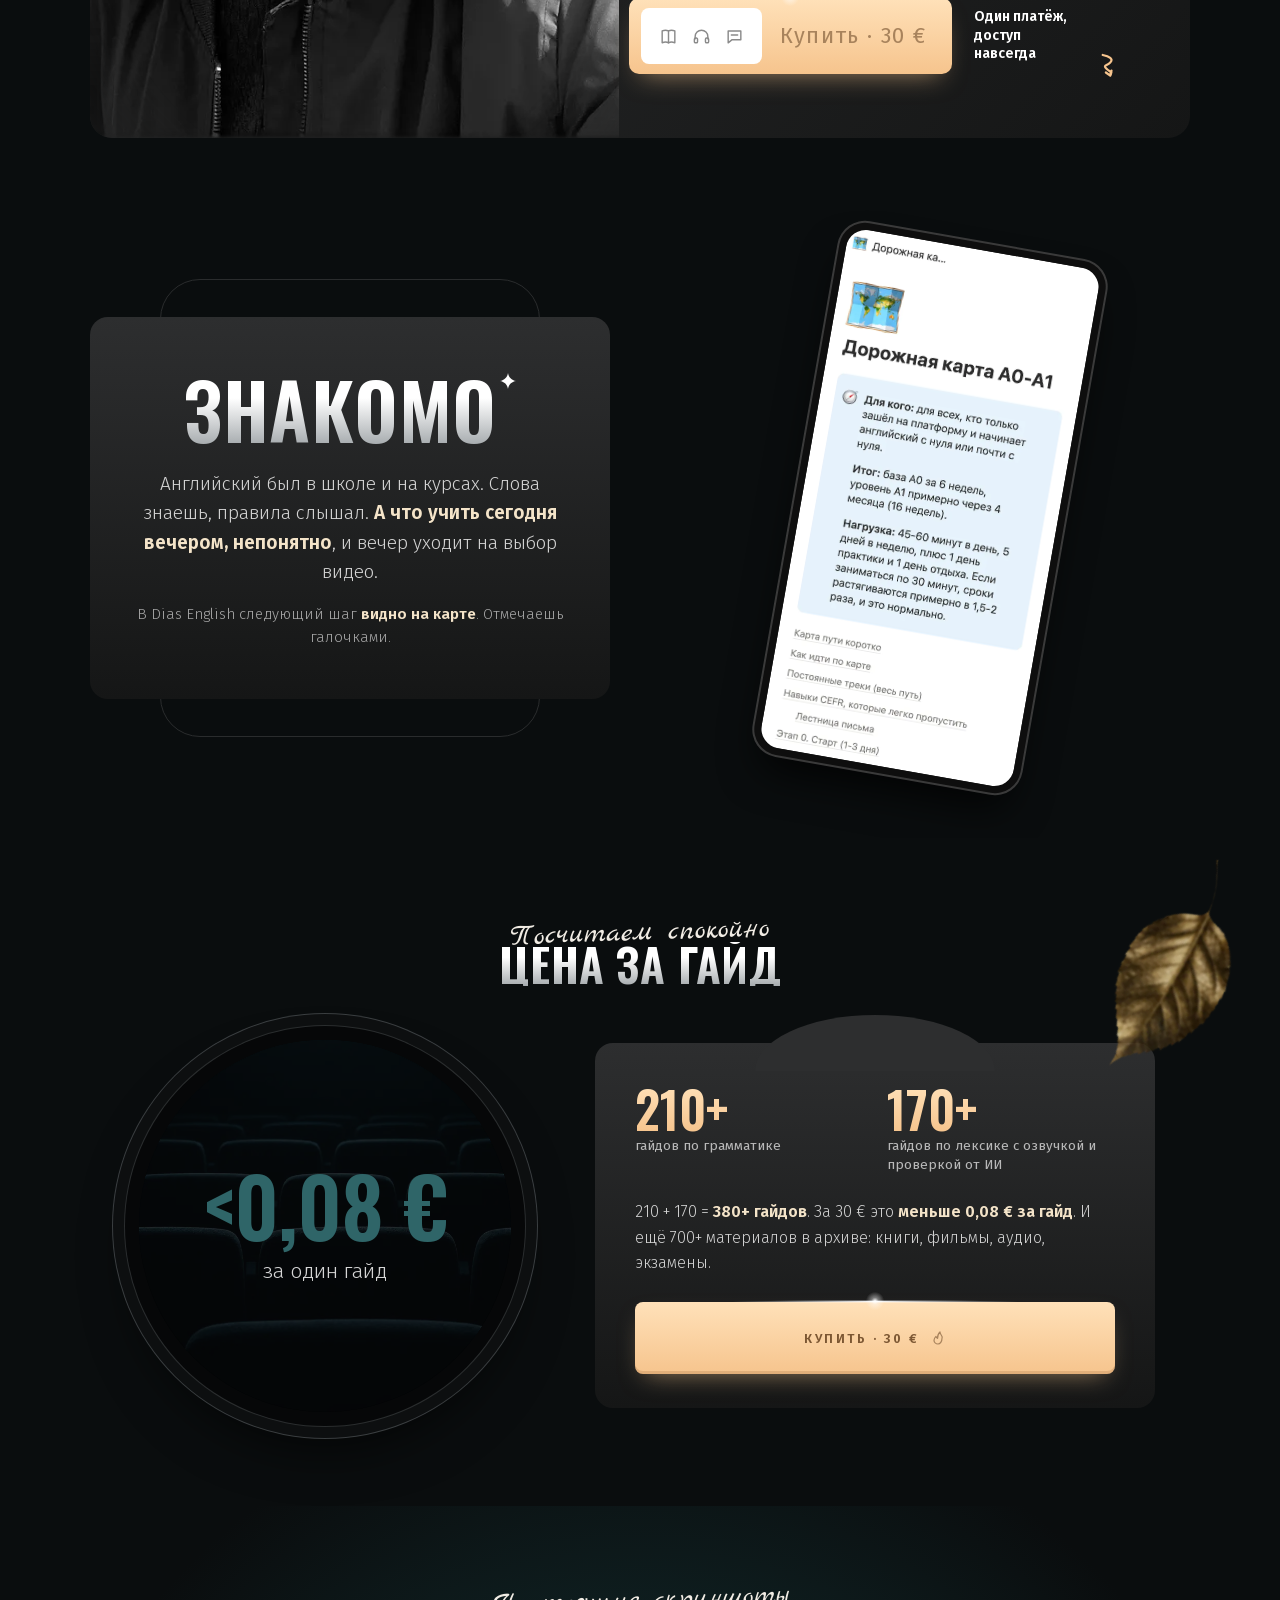
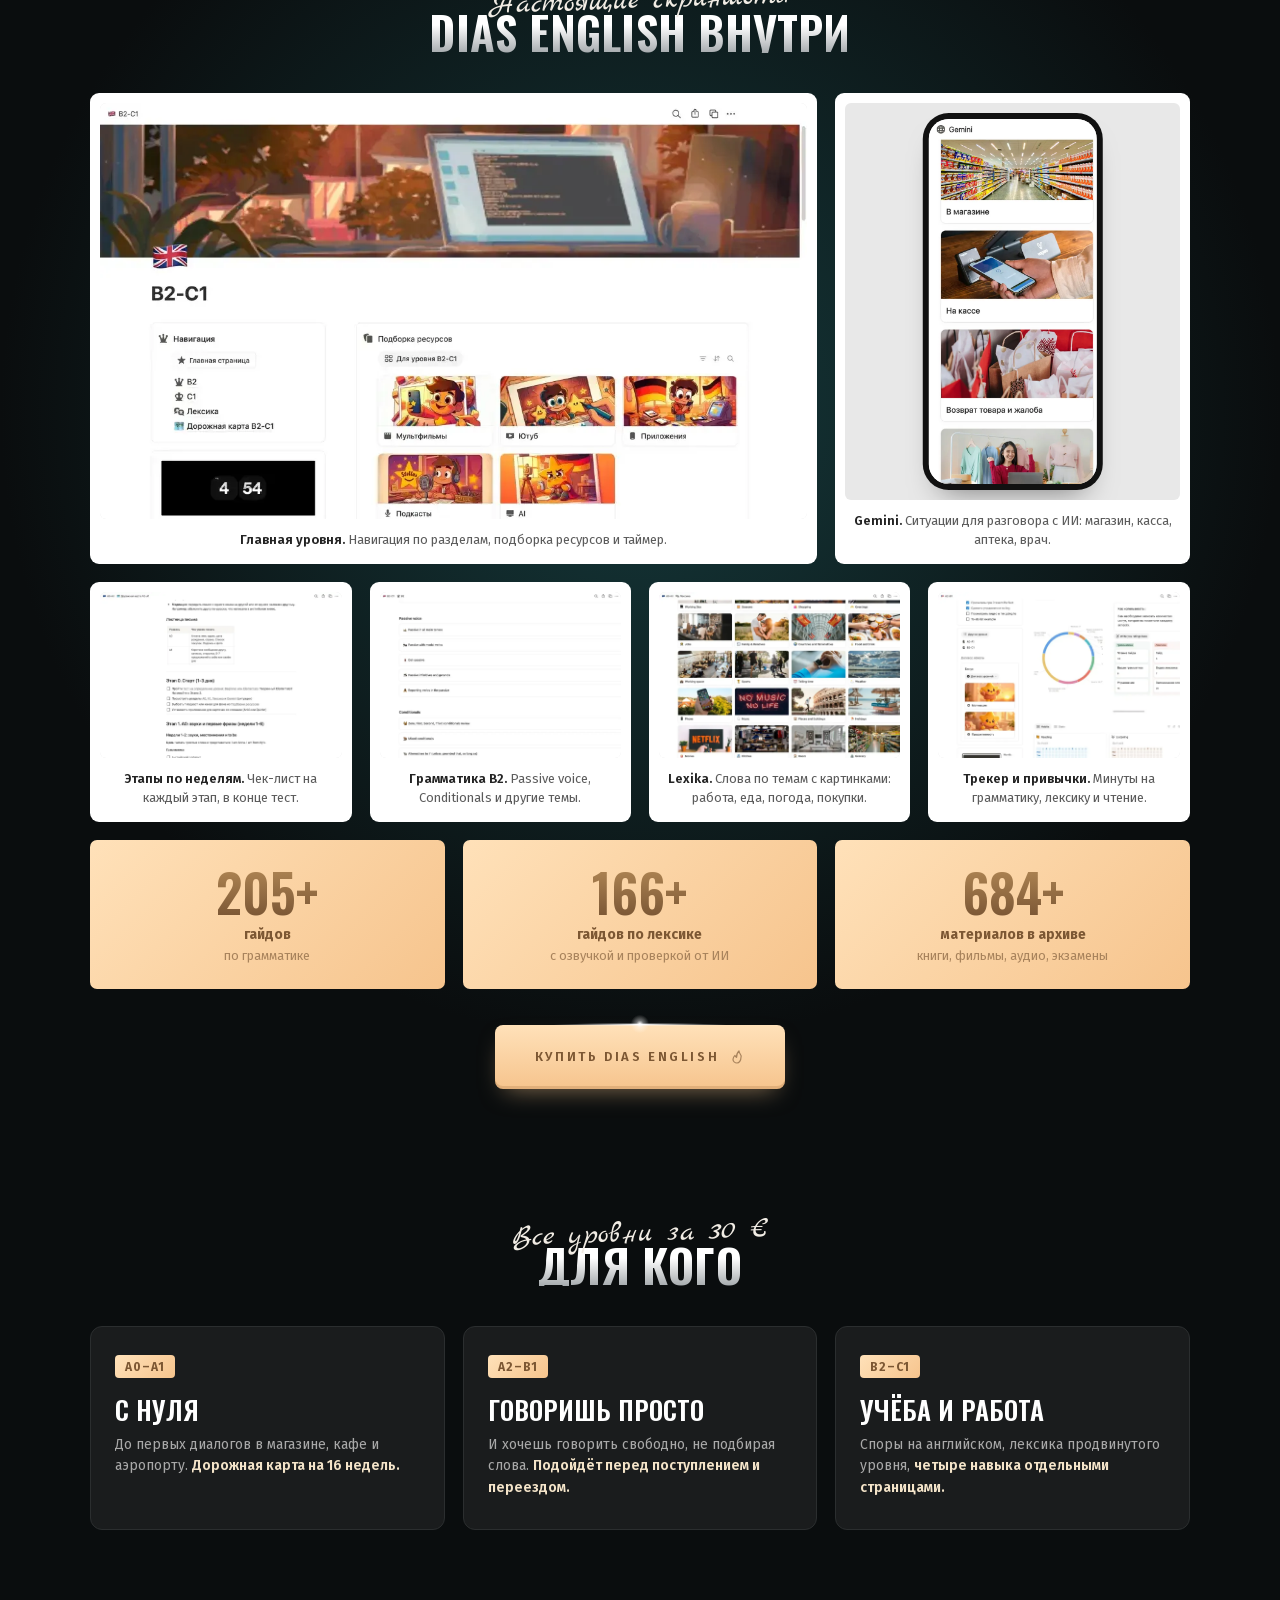
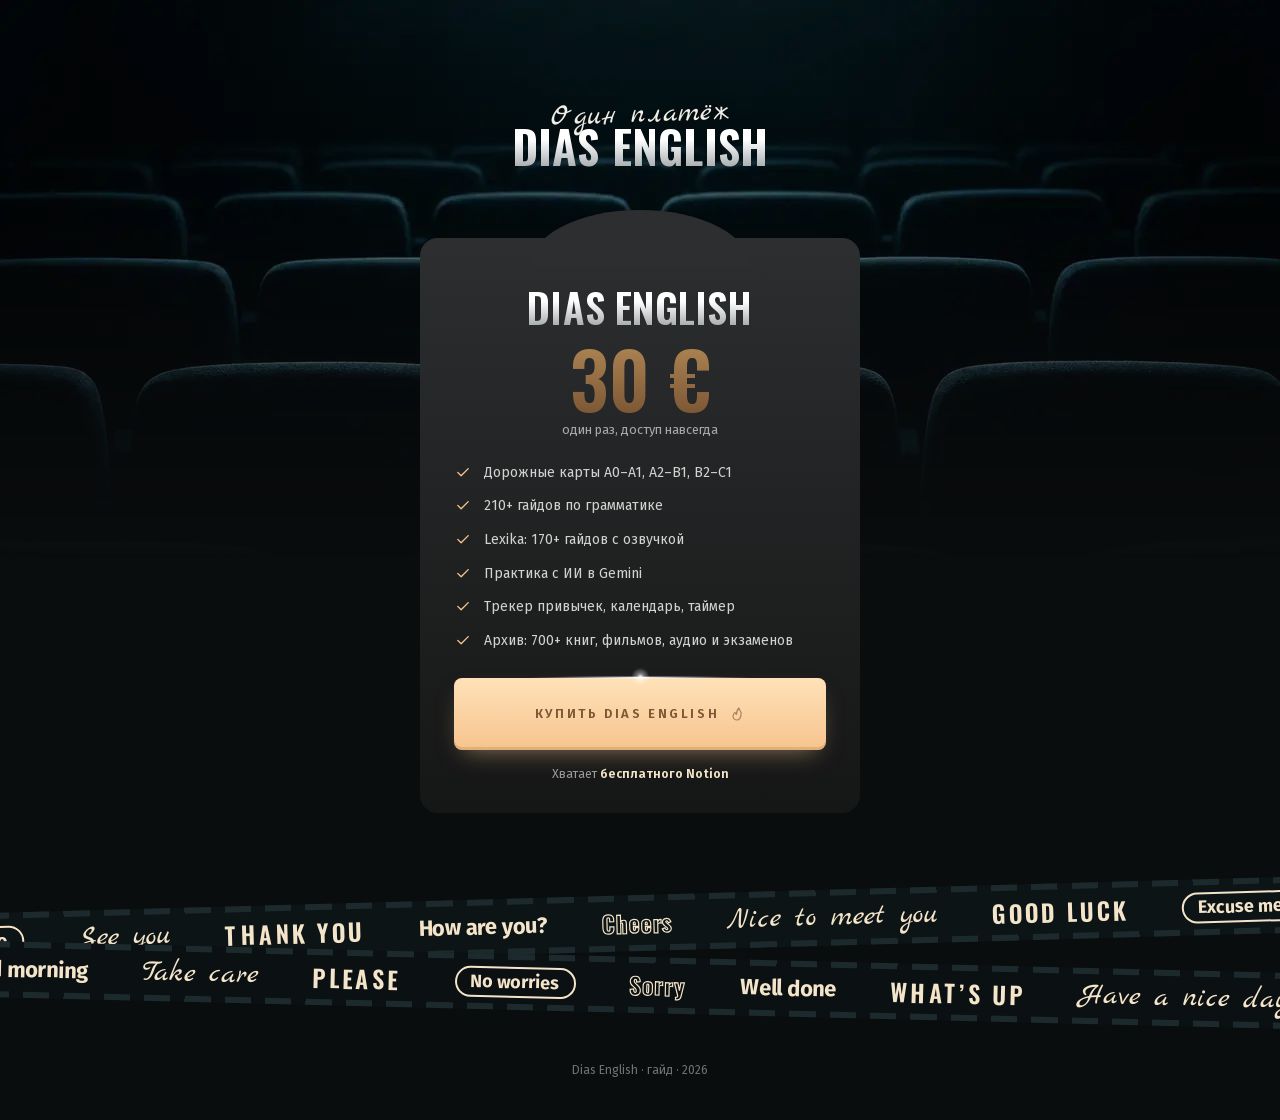
==== commit d910b2e7: "Без версий lesson: старые адреса ведут на рекламную версию; PEOPLE.md с источниками фото; цена за бл" ====
--- a/en/index.html
+++ b/en/index.html
@@ -13,7 +13,7 @@
 <link rel="preload" href="../media/hero-person.webp" as="image">
 <link rel="stylesheet" href="../assets/fonts.css">
 <link rel="stylesheet" href="../style.css">
-<script>window.SITE={"lang":"ru","title":"Гайд по английскому: тема в одном месте","description":"Короткий гайд по английскому: правило, примеры, проверка.","brand":{"name":"Dias","badge":"english"},"links":{"buy":"https://app.lava.top/products/2c950aa0-d8be-4317-8f39-0f9b4016f5da"},"nav":[{"label":"Главное","href":"#bento"},{"label":"Проверь себя","href":"#check"},{"label":"Шесть правил","href":"#rules"},{"label":"Вопросы","href":"#faq"},{"label":"Цифры","href":"#platform","only":"full"}],"social":[],"marquee":{"rowA":[{"t":"Hello","s":"pill"},{"t":"See you","s":"script"},{"t":"THANK YOU","s":"cond"},{"t":"How are you?","s":"bold"},{"t":"Cheers","s":"outline"},{"t":"Nice to meet you","s":"script"},{"t":"GOOD LUCK","s":"cond"},{"t":"Excuse me","s":"pill"}],"rowB":[{"t":"Good morning","s":"bold"},{"t":"Take care","s":"script"},{"t":"PLEASE","s":"cond"},{"t":"No worries","s":"pill"},{"t":"Sorry","s":"outline"},{"t":"Well done","s":"bold"},{"t":"WHAT’S UP","s":"cond"},{"t":"Have a nice day","s":"script"}]},"blocks":[{"type":"hero","id":"top","bg":"media/hero-bg.webp","person":{"src":"media/hero-person.webp","w":560,"h":841,"alt":"Диас в тёмной куртке и солнечных очках"},"left":{"script":"english","title":["Главное","по теме"]},"right":{"script":"без воды","title":["за один","вечер"]},"text":"**Короткий гайд**: правило, примеры, проверка. Читаешь **за один вечер** и сразу пробуешь сам.","cta":{"label":"Открыть гайд","href":"#bento"}},{"type":"marquee"},{"type":"bento","id":"bento","script":"Что внутри?","title":"Главное по теме","columns":[[{"kind":"accent","big":"Правило","text":"**Одна мысль**","small":"простыми словами"},{"kind":"image","img":"media/adv-book.webp","icon":"headphones","text":"**Объяснение** и озвучка каждого примера"},{"kind":"image","img":"media/adv-phone.webp","icon":"cards","text":"**Карточки** со словами темы"}],[{"kind":"image","img":"media/adv-globe.webp","icon":"plane","text":"**Фразы** для поездки и учёбы за границей"},{"kind":"accent","big":"Примеры","text":"**Из живой речи**","small":"без учебникового языка"},{"kind":"image","img":"media/adv-mic.webp","icon":"mic","text":"**Произношение**: слушай и повторяй вслух"}],[{"kind":"image","tall":true,"img":"media/adv-cap.webp","icon":"cap","text":"**Для экзамена.** Здесь короткий разбор: в какой части теста встречается тема и как её проверяют. Текст меняется под каждый гайд."},{"kind":"accent","big":"Проверка","text":"**Сразу в гайде**","small":"блок ниже"}]]},{"type":"check","id":"check","bg":"media/cinema.webp","person":{"src":"media/form-person-en.webp","w":640,"h":998,"alt":"Диас в синей куртке, чёрно-белое фото"},"phones":[{"src":"media/dias-m-roadmap.webp","alt":"Дорожная карта A0–A1 на телефоне"},{"src":"media/dias-m-gemini.webp","alt":"Раздел Gemini на телефоне"}],"title":["Проверь себя","прямо сейчас"],"script":"и закрепи тему","text":"Впиши ответ и нажми кнопку. **Ошибиться здесь можно**, для этого блок и нужен.","fields":[{"icon":"pen","label":"Переведи: привет","answers":["hello","hi","hey"]},{"icon":"chat","label":"Переведи: спасибо","answers":["thank you","thanks","thank u"]}],"button":"Проверить","note":"**Подсказка** появится после проверки","results":{"all":"**Всё верно.** Тема держится.","some":"**Почти.** Верные варианты: ","none":"**Пока мимо.** Верные варианты: "}},{"type":"rules","id":"rules","script":"Запомни главное","title":"Шесть правил","text":"Шесть коротких правил по теме гайда. **Каждое помещается в одну строку.**","img":{"src":"media/guarantee-objects.webp","alt":"Чёрные 3D-предметы: книга, наушники, будильник, карандаш"},"left":["**Начни с примера**, правило потом","**Говори вслух** каждую новую фразу","**Одна тема за раз**, без прыжков"],"right":["**Повтори через день**, потом через неделю","Пиши **свои примеры** про свою жизнь","**Проверяй себя** в конце каждого блока"],"cta":{"label":"Проверить себя","href":"#check"}},{"type":"faq","id":"faq","script":"Отвечаем на самые","title":"Частые вопросы","person":{"src":"media/faq-person-en.webp","w":700,"h":1092,"alt":"Диас улыбается, тёмная куртка"},"items":[{"q":"С какого уровня подойдёт гайд?","a":"Гайд написан так, чтобы его понял человек без опыта в теме. Если тема уже знакома, листай сразу к блоку «Проверь себя»."},{"q":"Сколько времени нужно на гайд?","a":"Один спокойный вечер. Читаешь, повторяешь примеры вслух и проходишь проверку."},{"q":"Нужно ли учить правило наизусть?","a":"Нет. Запоминаются примеры. Правило помогает понять, почему пример устроен именно так."},{"q":"Что делать, если не получается?","a":"Вернись к примерам и прочитай их вслух ещё раз. Потом снова пройди проверку."},{"q":"Где взять больше практики?","a":"Придумай пять своих примеров про свою жизнь и проговори их. Это самая полезная практика после гайда."},{"q":"Можно сохранить гайд?","a":"Да. Добавь страницу в закладки или сделай скриншот блока «Шесть правил»."}]},{"type":"band","id":"platform","only":"full","script":"в цифрах","title":"Dias English","text":"Этот гайд одна тема. **В Dias English 210+ гайдов** только по грамматике, от A0 до C1."},{"type":"author","only":"full","photo":{"src":"media/author-dias.webp","w":760,"h":707,"alt":"Диас в кепке, чёрно-белый портрет"},"title":["Dias","English"],"paras":["Курс английского в Notion. **Уровни от A0 до C1**, у каждого своя **дорожная карта по неделям**: что учить, в каком порядке и когда проверить себя.","Собрал Диас. Вырос в ауле Казыгурт, учился в НИШ, сейчас учится в **Sapienza в Риме**. Курс устроен как карта, которой ему самому не хватало."],"button":{"label":"Купить · 30 €","link":"buy","icons":["book","headphones","chat"]},"side":"Один платёж, доступ навсегда"},{"type":"task","only":"full","label":"Знакомо","text":"Английский был в школе и на курсах. Слова знаешь, правила слышал. **А что учить сегодня вечером, непонятно**, и вечер уходит на выбор видео.","shot":{"src":"media/dias-m-roadmap.webp","w":600,"h":1200,"alt":"Дорожная карта A0–A1 на телефоне"},"after":"В Dias English следующий шаг **видно на карте**. Отмечаешь галочками."},{"type":"calc","only":"full","script":"Посчитаем спокойно","title":"Цена за гайд","counters":[{"n":210,"suf":"+","text":"гайдов по грамматике"},{"n":170,"suf":"+","text":"гайдов по лексике с озвучкой и проверкой от ИИ"}],"formula":"210 + 170 = **380+ гайдов**. За 30 € это **меньше 8 центов за гайд**. И ещё 700+ материалов в архиве: книги, фильмы, аудио, экзамены.","circle":{"big":"<8 ц","text":"за один гайд"},"cta":{"label":"Купить · 30 €","link":"buy"}},{"type":"shots","only":"full","script":"Настоящие скриншоты","title":"Dias English внутри","items":[{"src":"media/dias-n-b2-hub-desktop-hero.webp","w":1100,"h":688,"cap":"**Главная уровня.** Навигация по разделам, подборка ресурсов и таймер.","big":true},{"src":"media/dias-m-gemini.webp","w":600,"h":1200,"cap":"**Gemini.** Ситуации для разговора с ИИ: магазин, касса, аптека, врач.","phone":true},{"src":"media/dias-n-a0-roadmap-desktop-01.webp","w":1100,"h":688,"cap":"**Этапы по неделям.** Чек-лист на каждый этап, в конце тест."},{"src":"media/dias-n-b2-grammar-desktop-01.webp","w":1100,"h":688,"cap":"**Грамматика B2.** Passive voice, Conditionals и другие темы."},{"src":"media/dias-n-a0-lexika-desktop-01.webp","w":1100,"h":688,"cap":"**Lexika.** Слова по темам с картинками: работа, еда, погода, покупки."},{"src":"media/dias-n-a2-hub-desktop-01.webp","w":1100,"h":688,"cap":"**Трекер и привычки.** Минуты на грамматику, лексику и чтение."}],"stats":[{"big":"210+","text":"**гайдов**","small":"по грамматике"},{"big":"170+","text":"**гайдов по лексике**","small":"с озвучкой и проверкой от ИИ"},{"big":"700+","text":"**материалов в архиве**","small":"книги, фильмы, аудио, экзамены"}],"cta":{"label":"Купить Dias English","link":"buy"}},{"type":"levels","only":"full","script":"Все уровни за 30 €","title":"Для кого","items":[{"tag":"A0–A1","title":"С нуля","text":"До первых диалогов в магазине, кафе и аэропорту. **Дорожная карта на 16 недель.**"},{"tag":"A2–B1","title":"Говоришь просто","text":"И хочешь говорить свободно, не подбирая слова. **Подойдёт перед поступлением и переездом.**"},{"tag":"B2–C1","title":"Учёба и работа","text":"Споры на английском, лексика продвинутого уровня, **четыре навыка отдельными страницами.**"}]},{"type":"price","only":"full","script":"Один платёж","title":"Dias English","cards":[{"name":"Dias English","price":"30 €","sub":"один раз, доступ навсегда","list":["Дорожные карты A0–A1, A2–B1, B2–C1","210+ гайдов по грамматике","Lexika: 170+ гайдов с озвучкой","Практика с ИИ в Gemini","Трекер привычек, календарь, таймер","Архив: 700+ книг, фильмов, аудио и экзаменов"],"button":{"label":"Купить Dias English","link":"buy"},"note":"Хватает **бесплатного Notion**"}]},{"type":"end","only":"lesson","title":["Гайд","пройден"],"text":"Вернись к блоку **«Шесть правил»** через день и проверь, что осталось в голове.","button":{"label":"Наверх","href":"#top"}},{"type":"marquee","footer":true}],"footer":"Dias English · гайд · 2026"};</script>
+<script>window.SITE={"lang":"ru","title":"Гайд по английскому: тема в одном месте","description":"Короткий гайд по английскому: правило, примеры, проверка.","brand":{"name":"Dias","badge":"english"},"links":{"buy":"https://app.lava.top/products/2c950aa0-d8be-4317-8f39-0f9b4016f5da"},"nav":[{"label":"Главное","href":"#bento"},{"label":"Проверь себя","href":"#check"},{"label":"Шесть правил","href":"#rules"},{"label":"Вопросы","href":"#faq"},{"label":"Цифры","href":"#platform","only":"full"}],"social":[],"marquee":{"rowA":[{"t":"Hello","s":"pill"},{"t":"See you","s":"script"},{"t":"THANK YOU","s":"cond"},{"t":"How are you?","s":"bold"},{"t":"Cheers","s":"outline"},{"t":"Nice to meet you","s":"script"},{"t":"GOOD LUCK","s":"cond"},{"t":"Excuse me","s":"pill"}],"rowB":[{"t":"Good morning","s":"bold"},{"t":"Take care","s":"script"},{"t":"PLEASE","s":"cond"},{"t":"No worries","s":"pill"},{"t":"Sorry","s":"outline"},{"t":"Well done","s":"bold"},{"t":"WHAT’S UP","s":"cond"},{"t":"Have a nice day","s":"script"}]},"blocks":[{"type":"hero","id":"top","bg":"media/hero-bg.webp","person":{"src":"media/hero-person.webp","w":560,"h":841,"alt":"Диас в тёмной куртке и солнечных очках"},"left":{"script":"english","title":["Главное","по теме"]},"right":{"script":"без воды","title":["за один","вечер"]},"text":"**Короткий гайд**: правило, примеры, проверка. Читаешь **за один вечер** и сразу пробуешь сам.","cta":{"label":"Открыть гайд","href":"#bento"}},{"type":"marquee"},{"type":"bento","id":"bento","script":"Что внутри?","title":"Главное по теме","columns":[[{"kind":"accent","big":"Правило","text":"**Одна мысль**","small":"простыми словами"},{"kind":"image","img":"media/adv-book.webp","icon":"headphones","text":"**Объяснение** и озвучка каждого примера"},{"kind":"image","img":"media/adv-phone.webp","icon":"cards","text":"**Карточки** со словами темы"}],[{"kind":"image","img":"media/adv-globe.webp","icon":"plane","text":"**Фразы** для поездки и учёбы за границей"},{"kind":"accent","big":"Примеры","text":"**Из живой речи**","small":"без учебникового языка"},{"kind":"image","img":"media/adv-mic.webp","icon":"mic","text":"**Произношение**: слушай и повторяй вслух"}],[{"kind":"image","tall":true,"img":"media/adv-cap.webp","icon":"cap","text":"**Для экзамена.** Здесь короткий разбор: в какой части теста встречается тема и как её проверяют. Текст меняется под каждый гайд."},{"kind":"accent","big":"Проверка","text":"**Сразу в гайде**","small":"блок ниже"}]]},{"type":"check","id":"check","bg":"media/cinema.webp","person":{"src":"media/form-person-en.webp","w":640,"h":998,"alt":"Диас в синей куртке, чёрно-белое фото"},"phones":[{"src":"media/dias-m-roadmap.webp","alt":"Дорожная карта A0–A1 на телефоне"},{"src":"media/dias-m-gemini.webp","alt":"Раздел Gemini на телефоне"}],"title":["Проверь себя","прямо сейчас"],"script":"и закрепи тему","text":"Впиши ответ и нажми кнопку. **Ошибиться здесь можно**, для этого блок и нужен.","fields":[{"icon":"pen","label":"Переведи: привет","answers":["hello","hi","hey"]},{"icon":"chat","label":"Переведи: спасибо","answers":["thank you","thanks","thank u"]}],"button":"Проверить","note":"**Подсказка** появится после проверки","results":{"all":"**Всё верно.** Тема держится.","some":"**Почти.** Верные варианты: ","none":"**Пока мимо.** Верные варианты: "}},{"type":"rules","id":"rules","script":"Запомни главное","title":"Шесть правил","text":"Шесть коротких правил по теме гайда. **Каждое помещается в одну строку.**","img":{"src":"media/guarantee-objects.webp","alt":"Чёрные 3D-предметы: книга, наушники, будильник, карандаш"},"left":["**Начни с примера**, правило потом","**Говори вслух** каждую новую фразу","**Одна тема за раз**, без прыжков"],"right":["**Повтори через день**, потом через неделю","Пиши **свои примеры** про свою жизнь","**Проверяй себя** в конце каждого блока"],"cta":{"label":"Проверить себя","href":"#check"}},{"type":"faq","id":"faq","script":"Отвечаем на самые","title":"Частые вопросы","person":{"src":"media/faq-person-en.webp","w":700,"h":1092,"alt":"Диас улыбается, тёмная куртка"},"items":[{"q":"С какого уровня подойдёт гайд?","a":"Гайд написан так, чтобы его понял человек без опыта в теме. Если тема уже знакома, листай сразу к блоку «Проверь себя»."},{"q":"Сколько времени нужно на гайд?","a":"Один спокойный вечер. Читаешь, повторяешь примеры вслух и проходишь проверку."},{"q":"Нужно ли учить правило наизусть?","a":"Нет. Запоминаются примеры. Правило помогает понять, почему пример устроен именно так."},{"q":"Что делать, если не получается?","a":"Вернись к примерам и прочитай их вслух ещё раз. Потом снова пройди проверку."},{"q":"Где взять больше практики?","a":"Придумай пять своих примеров про свою жизнь и проговори их. Это самая полезная практика после гайда."},{"q":"Можно сохранить гайд?","a":"Да. Добавь страницу в закладки или сделай скриншот блока «Шесть правил»."}]},{"type":"band","id":"platform","only":"full","script":"в цифрах","title":"Dias English","text":"Этот гайд одна тема. **В Dias English 210+ гайдов** только по грамматике, от A0 до C1."},{"type":"author","only":"full","photo":{"src":"media/author-dias.webp","w":760,"h":707,"alt":"Диас в кепке, чёрно-белый портрет"},"title":["Dias","English"],"paras":["Курс английского в Notion. **Уровни от A0 до C1**, у каждого своя **дорожная карта по неделям**: что учить, в каком порядке и когда проверить себя.","Собрал Диас. Вырос в ауле Казыгурт, учился в НИШ, сейчас учится в **Sapienza в Риме**. Курс устроен как карта, которой ему самому не хватало."],"button":{"label":"Купить · 30 €","link":"buy","icons":["book","headphones","chat"]},"side":"Один платёж, доступ навсегда"},{"type":"task","only":"full","label":"Знакомо","text":"Английский был в школе и на курсах. Слова знаешь, правила слышал. **А что учить сегодня вечером, непонятно**, и вечер уходит на выбор видео.","shot":{"src":"media/dias-m-roadmap.webp","w":600,"h":1200,"alt":"Дорожная карта A0–A1 на телефоне"},"after":"В Dias English следующий шаг **видно на карте**. Отмечаешь галочками."},{"type":"calc","only":"full","script":"Посчитаем спокойно","title":"Цена за гайд","counters":[{"n":210,"suf":"+","text":"гайдов по грамматике"},{"n":170,"suf":"+","text":"гайдов по лексике с озвучкой и проверкой от ИИ"}],"formula":"210 + 170 = **380+ гайдов**. За 30 € это **меньше 0,08 € за гайд**. И ещё 700+ материалов в архиве: книги, фильмы, аудио, экзамены.","circle":{"big":"<0,08 €","text":"за один гайд"},"cta":{"label":"Купить · 30 €","link":"buy"}},{"type":"shots","only":"full","script":"Настоящие скриншоты","title":"Dias English внутри","items":[{"src":"media/dias-n-b2-hub-desktop-hero.webp","w":1100,"h":688,"cap":"**Главная уровня.** Навигация по разделам, подборка ресурсов и таймер.","big":true},{"src":"media/dias-m-gemini.webp","w":600,"h":1200,"cap":"**Gemini.** Ситуации для разговора с ИИ: магазин, касса, аптека, врач.","phone":true},{"src":"media/dias-n-a0-roadmap-desktop-01.webp","w":1100,"h":688,"cap":"**Этапы по неделям.** Чек-лист на каждый этап, в конце тест."},{"src":"media/dias-n-b2-grammar-desktop-01.webp","w":1100,"h":688,"cap":"**Грамматика B2.** Passive voice, Conditionals и другие темы."},{"src":"media/dias-n-a0-lexika-desktop-01.webp","w":1100,"h":688,"cap":"**Lexika.** Слова по темам с картинками: работа, еда, погода, покупки."},{"src":"media/dias-n-a2-hub-desktop-01.webp","w":1100,"h":688,"cap":"**Трекер и привычки.** Минуты на грамматику, лексику и чтение."}],"stats":[{"big":"210+","text":"**гайдов**","small":"по грамматике"},{"big":"170+","text":"**гайдов по лексике**","small":"с озвучкой и проверкой от ИИ"},{"big":"700+","text":"**материалов в архиве**","small":"книги, фильмы, аудио, экзамены"}],"cta":{"label":"Купить Dias English","link":"buy"}},{"type":"levels","only":"full","script":"Все уровни за 30 €","title":"Для кого","items":[{"tag":"A0–A1","title":"С нуля","text":"До первых диалогов в магазине, кафе и аэропорту. **Дорожная карта на 16 недель.**"},{"tag":"A2–B1","title":"Говоришь просто","text":"И хочешь говорить свободно, не подбирая слова. **Подойдёт перед поступлением и переездом.**"},{"tag":"B2–C1","title":"Учёба и работа","text":"Споры на английском, лексика продвинутого уровня, **четыре навыка отдельными страницами.**"}]},{"type":"price","only":"full","script":"Один платёж","title":"Dias English","cards":[{"name":"Dias English","price":"30 €","sub":"один раз, доступ навсегда","list":["Дорожные карты A0–A1, A2–B1, B2–C1","210+ гайдов по грамматике","Lexika: 170+ гайдов с озвучкой","Практика с ИИ в Gemini","Трекер привычек, календарь, таймер","Архив: 700+ книг, фильмов, аудио и экзаменов"],"button":{"label":"Купить Dias English","link":"buy"},"note":"Хватает **бесплатного Notion**"}]},{"type":"marquee","footer":true}],"footer":"Dias English · гайд · 2026"};</script>
 <script src="../app.js" defer></script>
 </head>
 <body data-page="full" data-base="../">
--- a/style.css
+++ b/style.css
@@ -388,7 +388,7 @@
 .calc__in { position: relative; width: 100%; height: 100%; border-radius: 50%; overflow: hidden; display: flex; flex-direction: column; align-items: center; justify-content: center; text-align: center; background: center / cover no-repeat; }
 .calc__in::before { content: ""; position: absolute; inset: 0; background: rgba(6, 8, 9, .72); }
 .calc__big, .calc__cap { position: relative; }
-.calc__big { font: 600 112px/1 var(--f-head); color: var(--teal); letter-spacing: -.01em; }
+.calc__big { white-space: nowrap; font: 600 82px/1 var(--f-head); color: var(--teal); letter-spacing: -.01em; }
 .calc__cap { font-size: 21px; font-weight: 300; color: #d6d6d6; margin-top: 10px; max-width: 220px; }
 .calc__card { padding: 40px 40px 34px; }
 .calc__card .notch__tab { width: 240px; height: 56px; top: -28px; }
@@ -453,7 +453,7 @@
   .price__grid { gap: 24px; }
   .calc__grid { grid-template-columns: 300px minmax(0, 1fr); gap: 40px; }
   .calc__ring { width: 300px; }
-  .calc__big { font-size: 84px; }
+  .calc__big { font-size: 62px; }
 }
 
 /* ===== телефон 390 ===== */
@@ -571,7 +571,7 @@
   .end__card { padding: 50px 22px 40px; }
   .calc__grid { grid-template-columns: 1fr; gap: 60px; }
   .calc__ring { width: min(290px, 100%); margin: 0 auto; }
-  .calc__big { font-size: 80px; }
+  .calc__big { font-size: 56px; }
   .calc__cap { font-size: 17px; }
   .calc__card { padding: 40px 20px 26px; }
   .calc__n { font-size: 40px; }
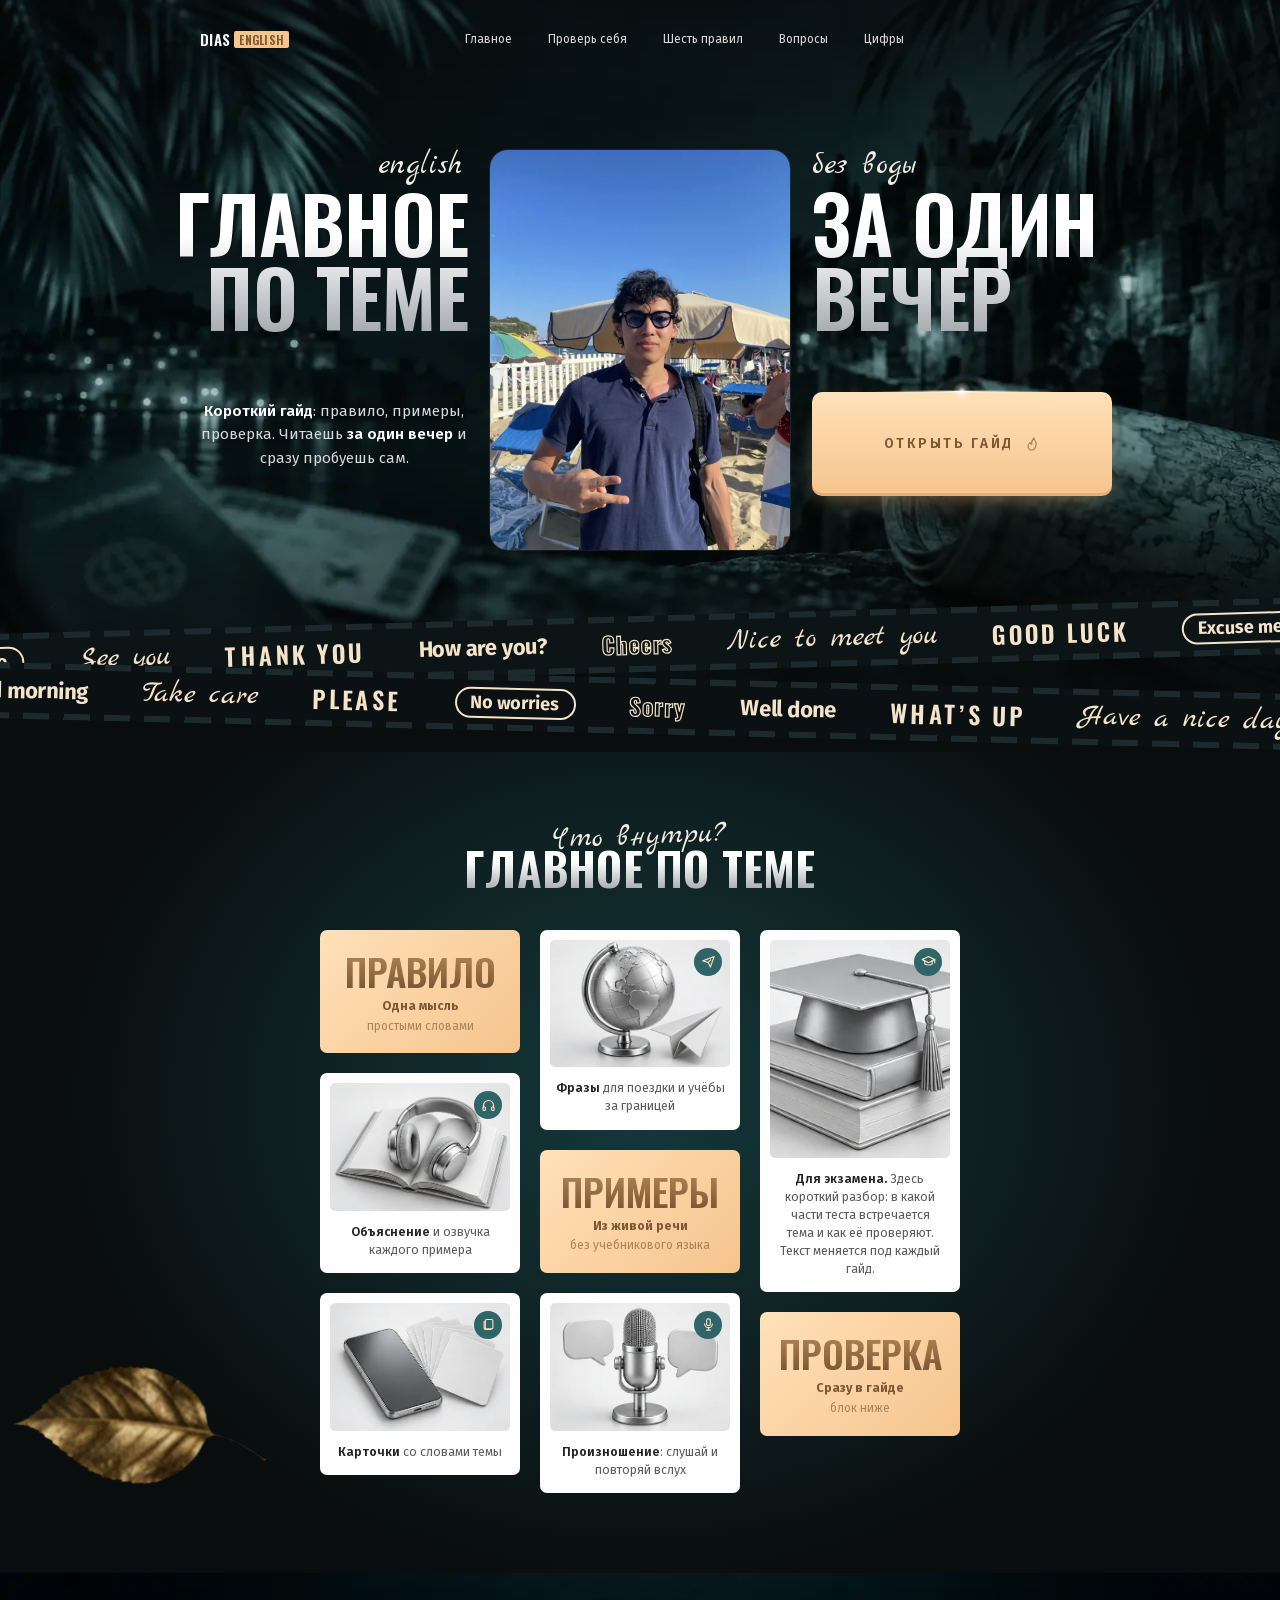
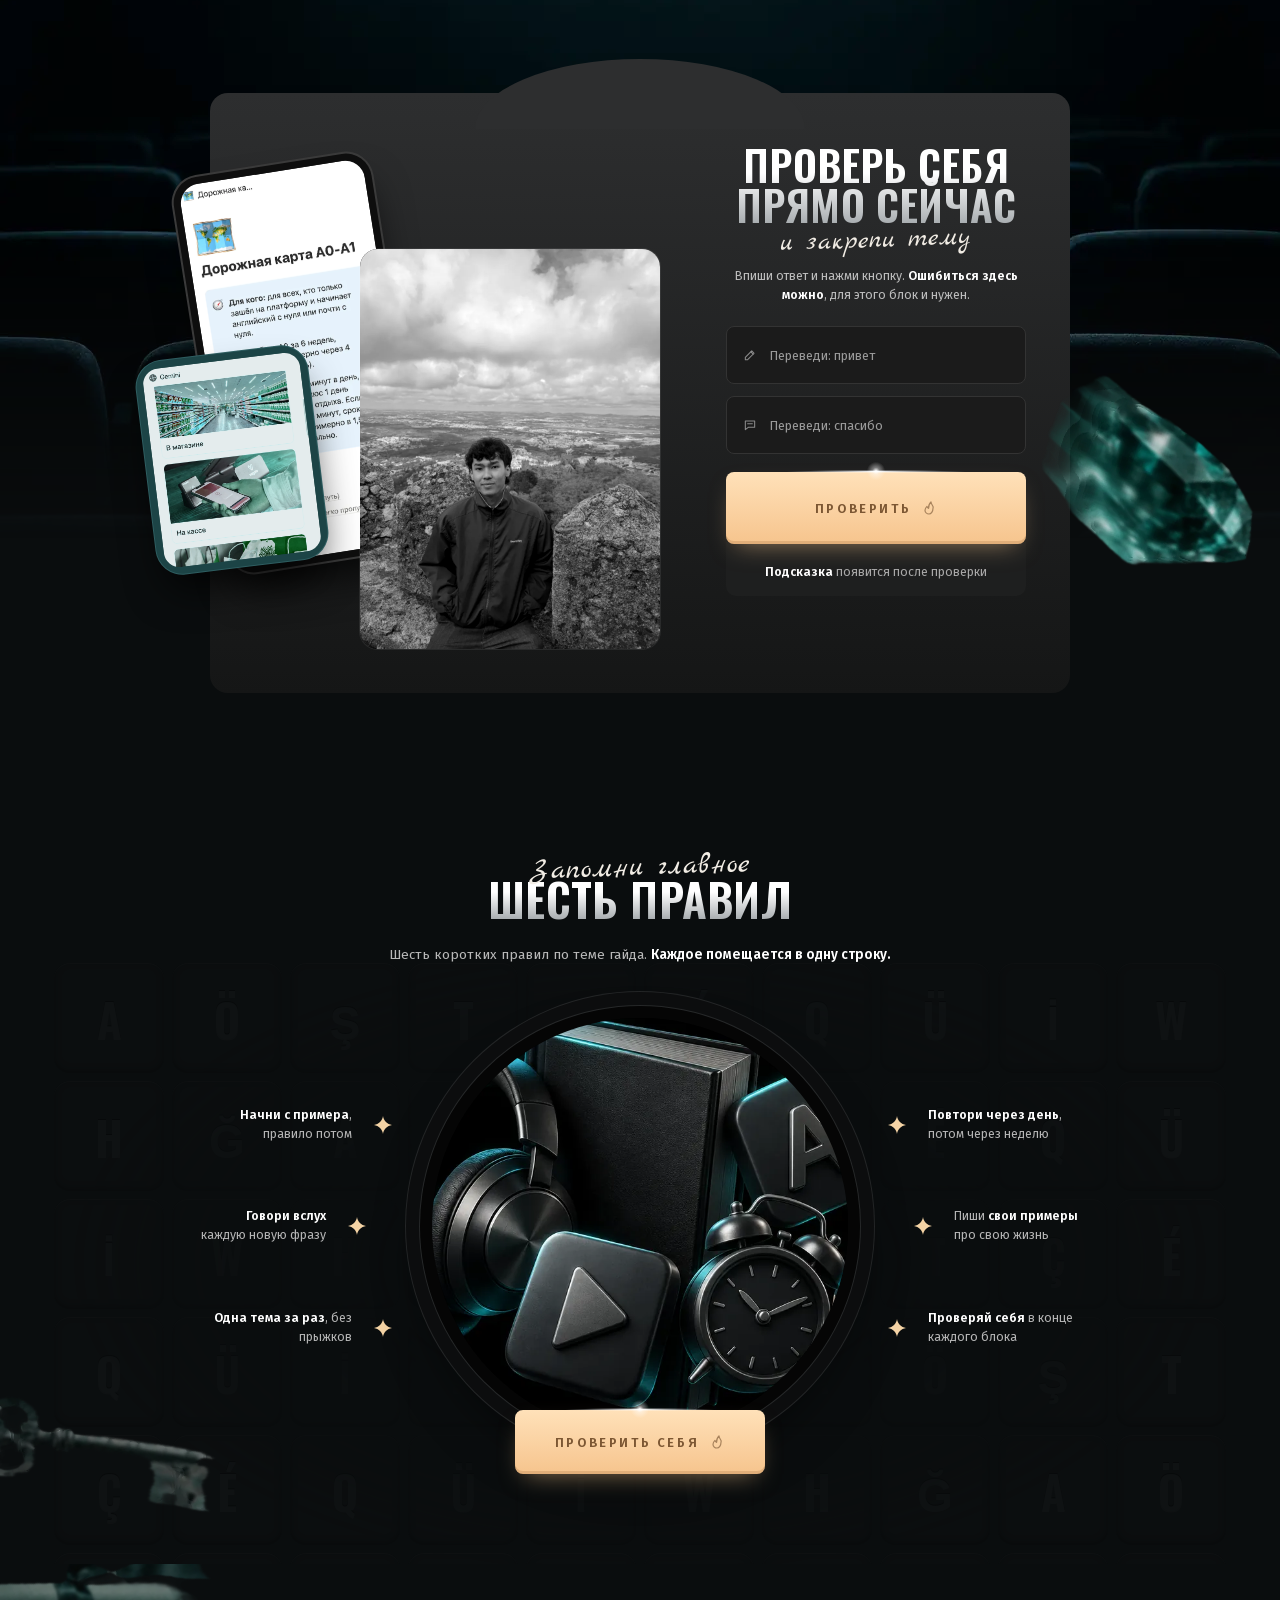
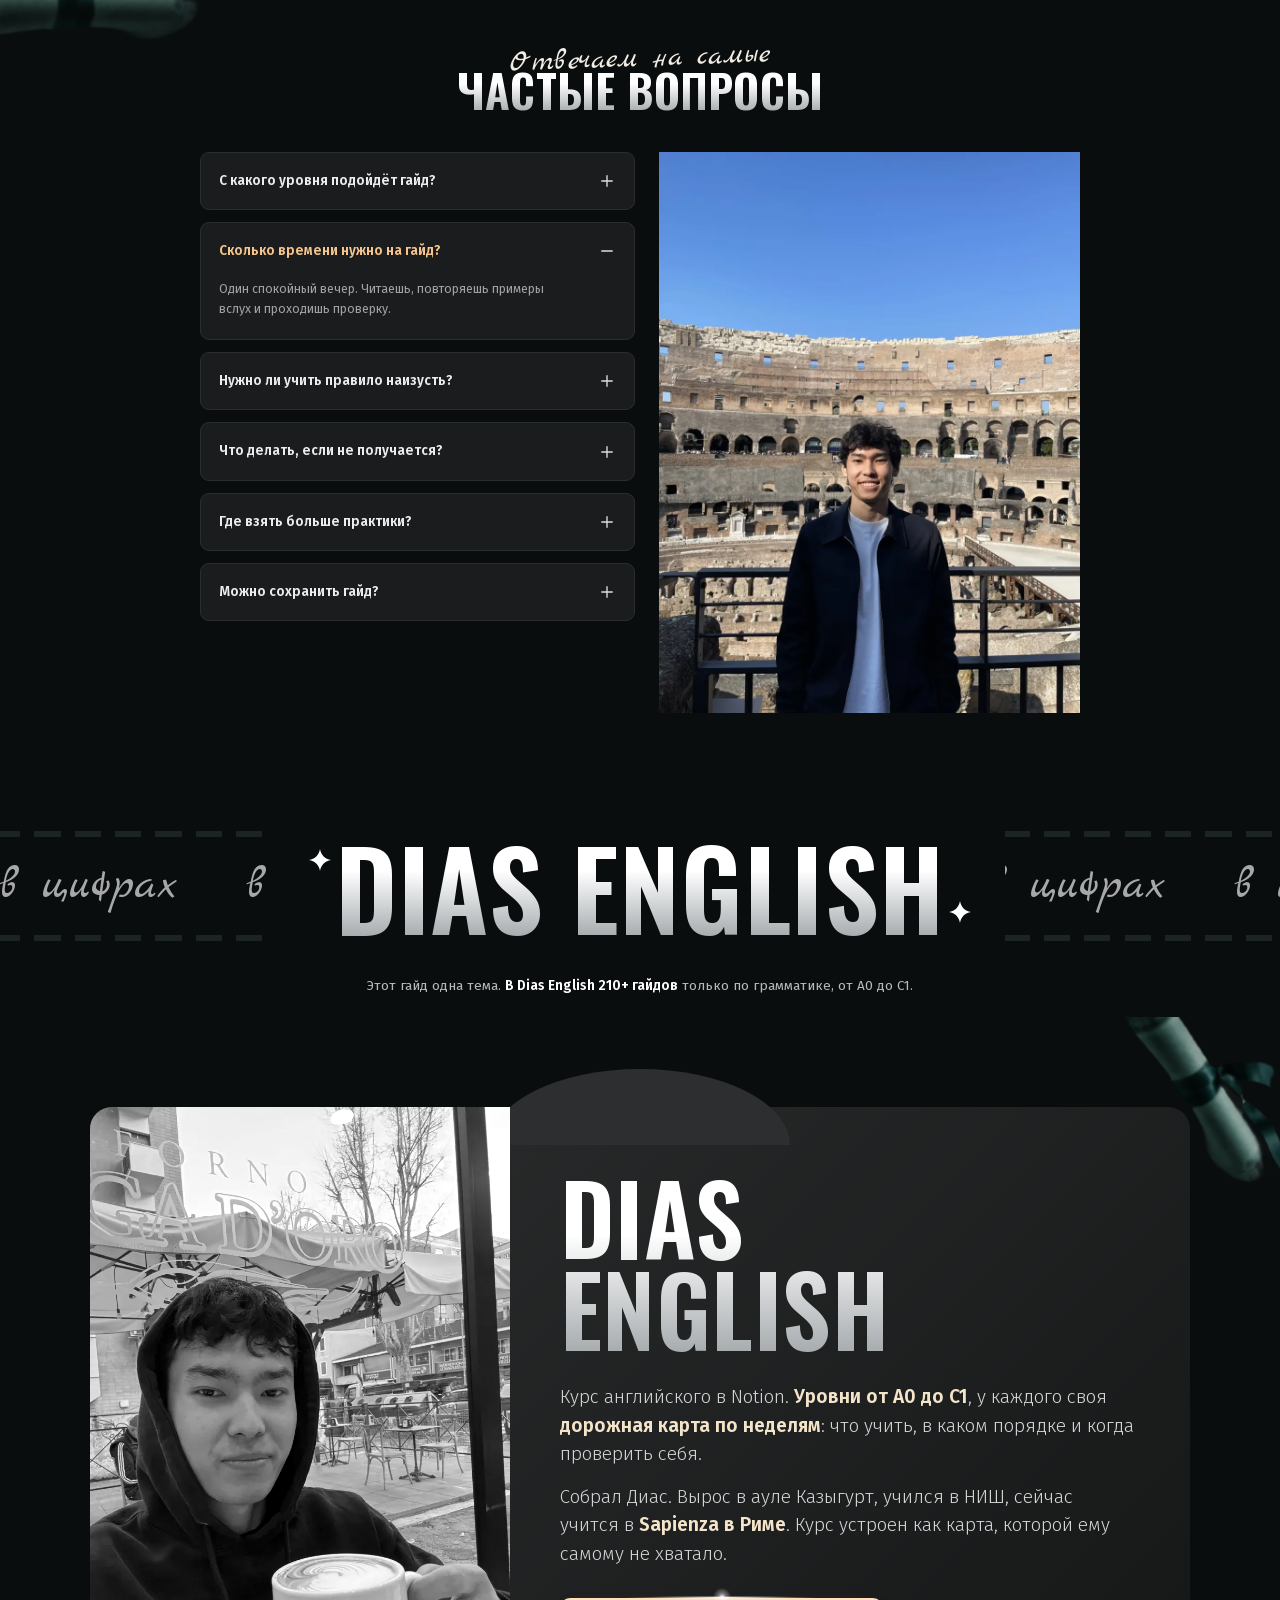
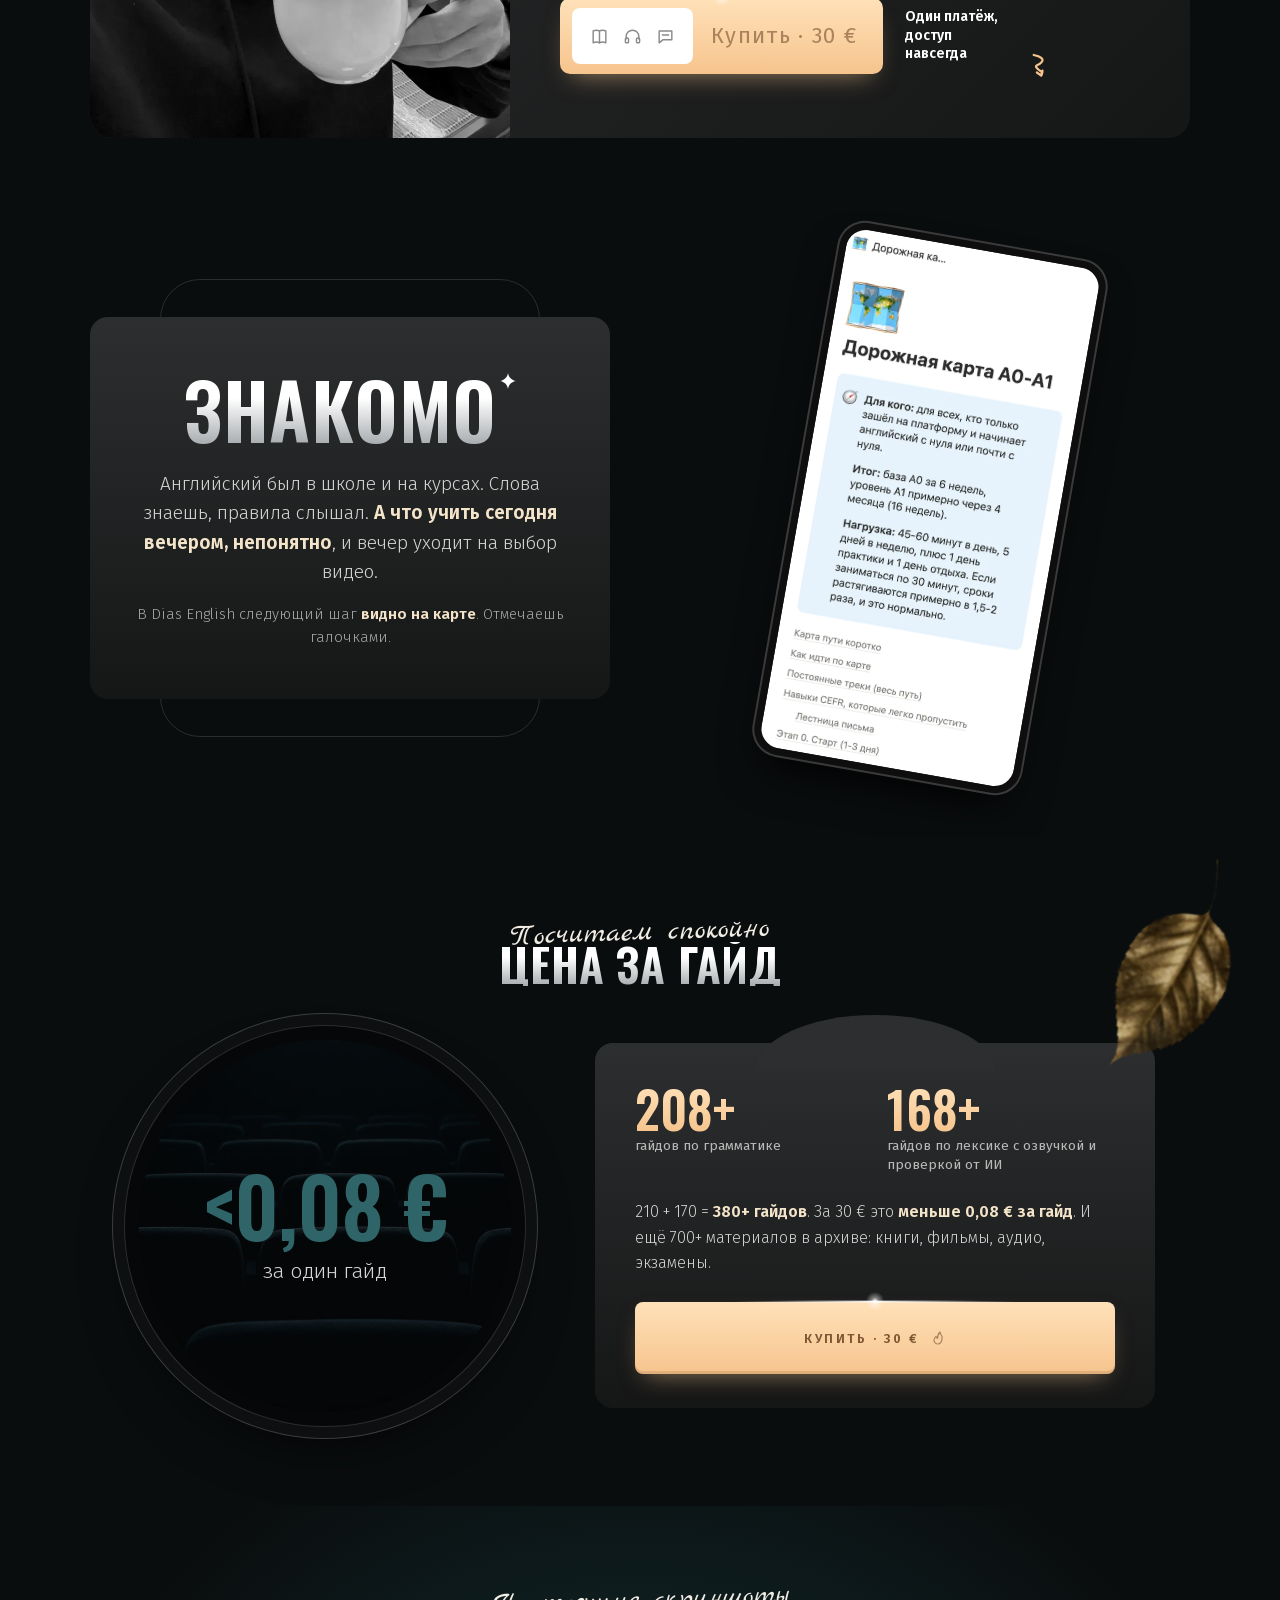
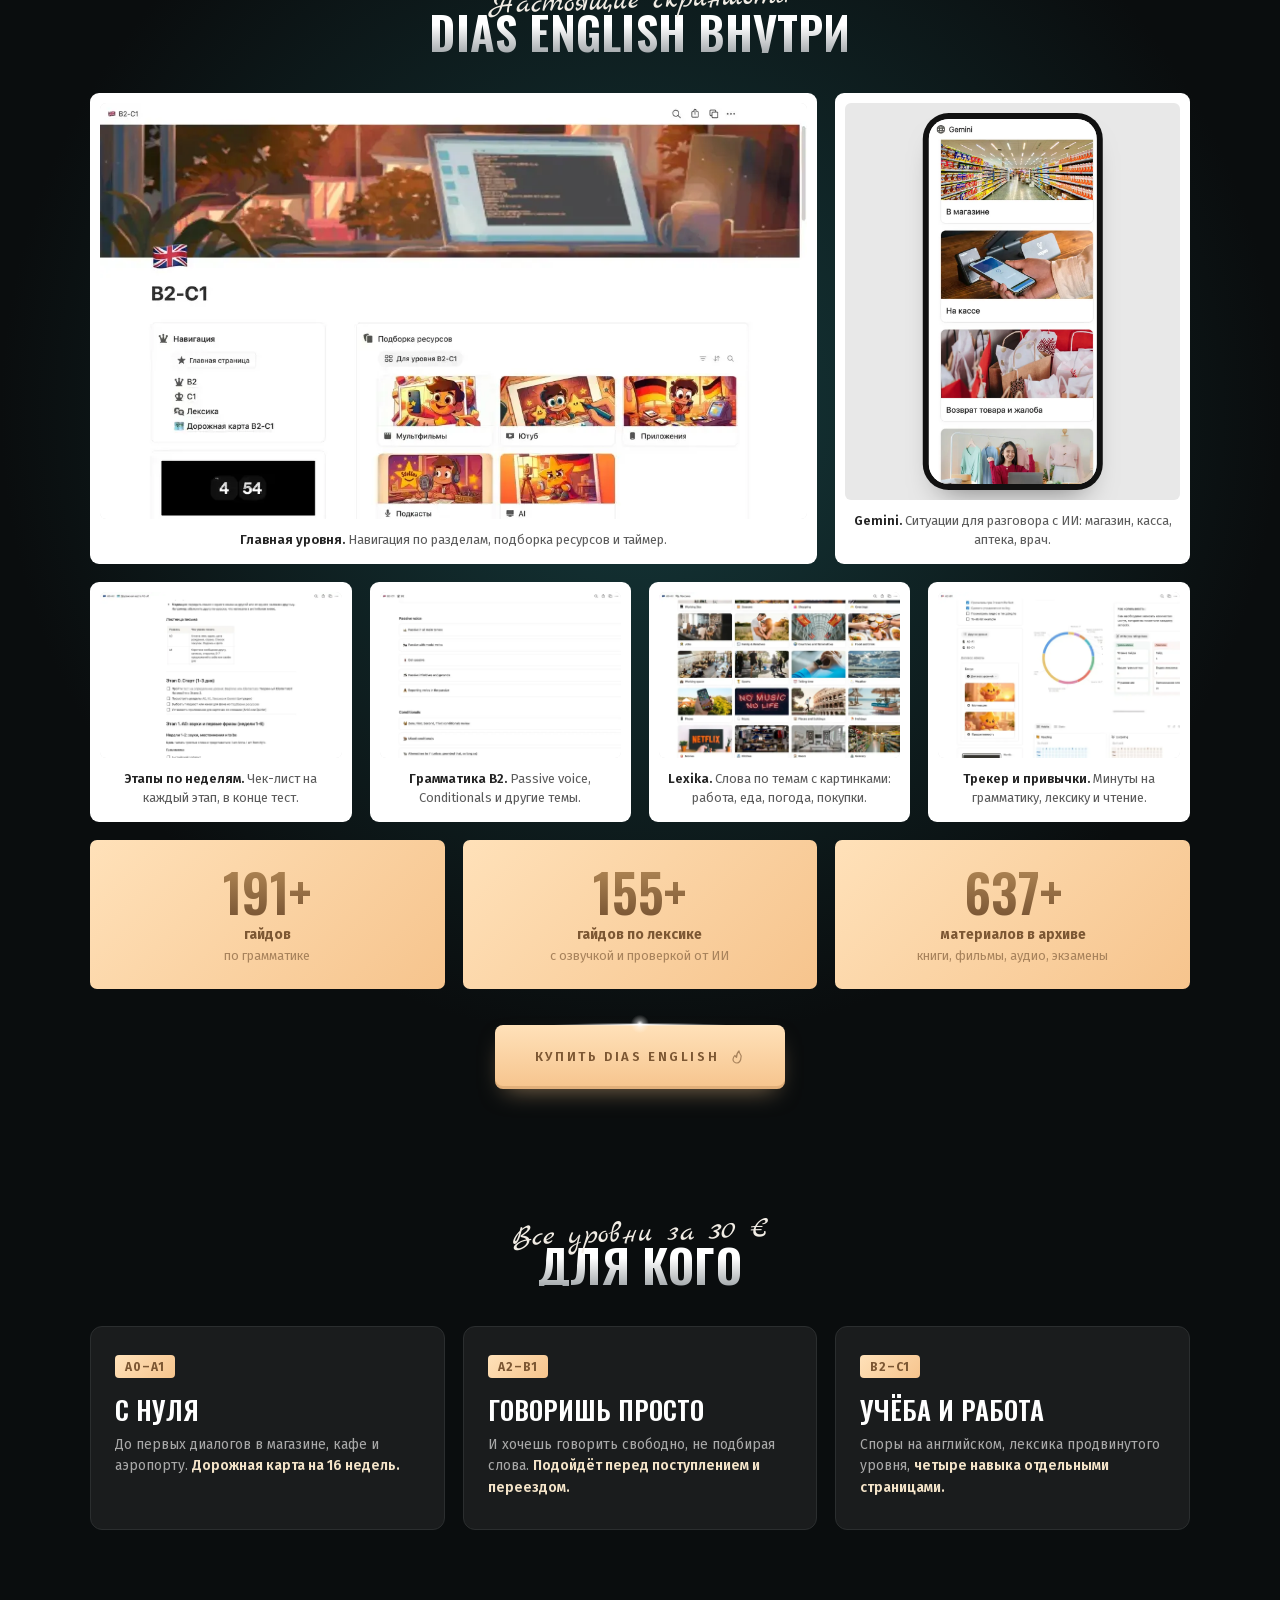
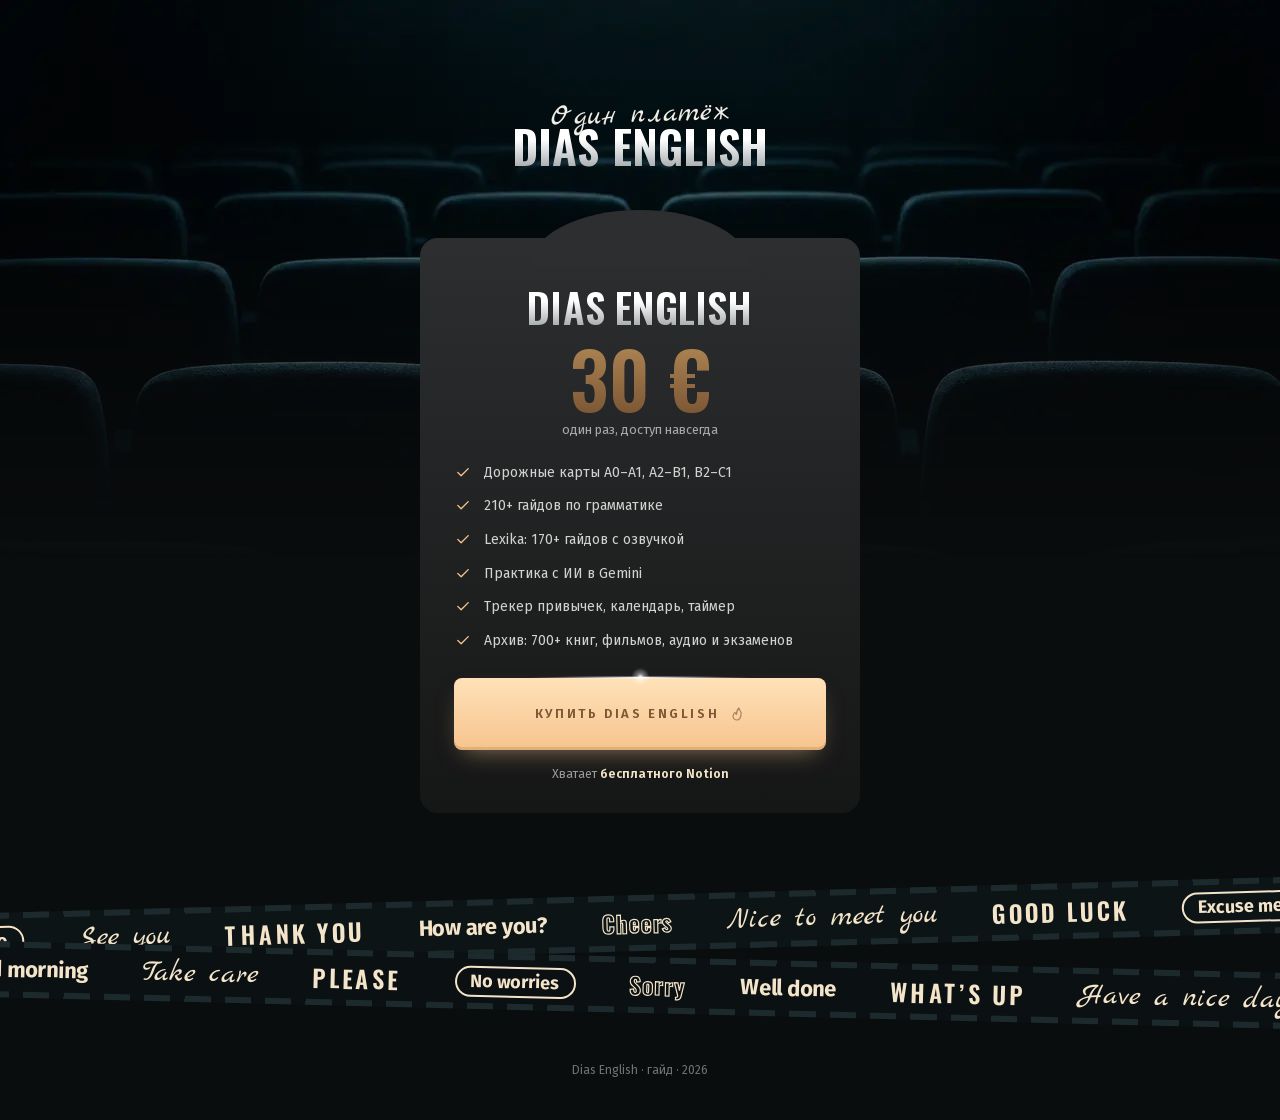
==== commit 30c073aa: "Люди целыми фото в скруглённых рамках вместо вырезок; PEOPLE.md обновлён" ====
--- a/en/index.html
+++ b/en/index.html
@@ -10,10 +10,10 @@
 <meta name="theme-color" content="#0a0d0e">
 <link rel="icon" href="../favicon.svg" type="image/svg+xml">
 <link rel="preload" href="../assets/fonts/Oswald-600-cyrillic.woff2" as="font" type="font/woff2" crossorigin>
-<link rel="preload" href="../media/hero-person.webp" as="image">
+<link rel="preload" href="../media/p-dias-hero.webp" as="image">
 <link rel="stylesheet" href="../assets/fonts.css">
 <link rel="stylesheet" href="../style.css">
-<script>window.SITE={"lang":"ru","title":"Гайд по английскому: тема в одном месте","description":"Короткий гайд по английскому: правило, примеры, проверка.","brand":{"name":"Dias","badge":"english"},"links":{"buy":"https://app.lava.top/products/2c950aa0-d8be-4317-8f39-0f9b4016f5da"},"nav":[{"label":"Главное","href":"#bento"},{"label":"Проверь себя","href":"#check"},{"label":"Шесть правил","href":"#rules"},{"label":"Вопросы","href":"#faq"},{"label":"Цифры","href":"#platform","only":"full"}],"social":[],"marquee":{"rowA":[{"t":"Hello","s":"pill"},{"t":"See you","s":"script"},{"t":"THANK YOU","s":"cond"},{"t":"How are you?","s":"bold"},{"t":"Cheers","s":"outline"},{"t":"Nice to meet you","s":"script"},{"t":"GOOD LUCK","s":"cond"},{"t":"Excuse me","s":"pill"}],"rowB":[{"t":"Good morning","s":"bold"},{"t":"Take care","s":"script"},{"t":"PLEASE","s":"cond"},{"t":"No worries","s":"pill"},{"t":"Sorry","s":"outline"},{"t":"Well done","s":"bold"},{"t":"WHAT’S UP","s":"cond"},{"t":"Have a nice day","s":"script"}]},"blocks":[{"type":"hero","id":"top","bg":"media/hero-bg.webp","person":{"src":"media/hero-person.webp","w":560,"h":841,"alt":"Диас в тёмной куртке и солнечных очках"},"left":{"script":"english","title":["Главное","по теме"]},"right":{"script":"без воды","title":["за один","вечер"]},"text":"**Короткий гайд**: правило, примеры, проверка. Читаешь **за один вечер** и сразу пробуешь сам.","cta":{"label":"Открыть гайд","href":"#bento"}},{"type":"marquee"},{"type":"bento","id":"bento","script":"Что внутри?","title":"Главное по теме","columns":[[{"kind":"accent","big":"Правило","text":"**Одна мысль**","small":"простыми словами"},{"kind":"image","img":"media/adv-book.webp","icon":"headphones","text":"**Объяснение** и озвучка каждого примера"},{"kind":"image","img":"media/adv-phone.webp","icon":"cards","text":"**Карточки** со словами темы"}],[{"kind":"image","img":"media/adv-globe.webp","icon":"plane","text":"**Фразы** для поездки и учёбы за границей"},{"kind":"accent","big":"Примеры","text":"**Из живой речи**","small":"без учебникового языка"},{"kind":"image","img":"media/adv-mic.webp","icon":"mic","text":"**Произношение**: слушай и повторяй вслух"}],[{"kind":"image","tall":true,"img":"media/adv-cap.webp","icon":"cap","text":"**Для экзамена.** Здесь короткий разбор: в какой части теста встречается тема и как её проверяют. Текст меняется под каждый гайд."},{"kind":"accent","big":"Проверка","text":"**Сразу в гайде**","small":"блок ниже"}]]},{"type":"check","id":"check","bg":"media/cinema.webp","person":{"src":"media/form-person-en.webp","w":640,"h":998,"alt":"Диас в синей куртке, чёрно-белое фото"},"phones":[{"src":"media/dias-m-roadmap.webp","alt":"Дорожная карта A0–A1 на телефоне"},{"src":"media/dias-m-gemini.webp","alt":"Раздел Gemini на телефоне"}],"title":["Проверь себя","прямо сейчас"],"script":"и закрепи тему","text":"Впиши ответ и нажми кнопку. **Ошибиться здесь можно**, для этого блок и нужен.","fields":[{"icon":"pen","label":"Переведи: привет","answers":["hello","hi","hey"]},{"icon":"chat","label":"Переведи: спасибо","answers":["thank you","thanks","thank u"]}],"button":"Проверить","note":"**Подсказка** появится после проверки","results":{"all":"**Всё верно.** Тема держится.","some":"**Почти.** Верные варианты: ","none":"**Пока мимо.** Верные варианты: "}},{"type":"rules","id":"rules","script":"Запомни главное","title":"Шесть правил","text":"Шесть коротких правил по теме гайда. **Каждое помещается в одну строку.**","img":{"src":"media/guarantee-objects.webp","alt":"Чёрные 3D-предметы: книга, наушники, будильник, карандаш"},"left":["**Начни с примера**, правило потом","**Говори вслух** каждую новую фразу","**Одна тема за раз**, без прыжков"],"right":["**Повтори через день**, потом через неделю","Пиши **свои примеры** про свою жизнь","**Проверяй себя** в конце каждого блока"],"cta":{"label":"Проверить себя","href":"#check"}},{"type":"faq","id":"faq","script":"Отвечаем на самые","title":"Частые вопросы","person":{"src":"media/faq-person-en.webp","w":700,"h":1092,"alt":"Диас улыбается, тёмная куртка"},"items":[{"q":"С какого уровня подойдёт гайд?","a":"Гайд написан так, чтобы его понял человек без опыта в теме. Если тема уже знакома, листай сразу к блоку «Проверь себя»."},{"q":"Сколько времени нужно на гайд?","a":"Один спокойный вечер. Читаешь, повторяешь примеры вслух и проходишь проверку."},{"q":"Нужно ли учить правило наизусть?","a":"Нет. Запоминаются примеры. Правило помогает понять, почему пример устроен именно так."},{"q":"Что делать, если не получается?","a":"Вернись к примерам и прочитай их вслух ещё раз. Потом снова пройди проверку."},{"q":"Где взять больше практики?","a":"Придумай пять своих примеров про свою жизнь и проговори их. Это самая полезная практика после гайда."},{"q":"Можно сохранить гайд?","a":"Да. Добавь страницу в закладки или сделай скриншот блока «Шесть правил»."}]},{"type":"band","id":"platform","only":"full","script":"в цифрах","title":"Dias English","text":"Этот гайд одна тема. **В Dias English 210+ гайдов** только по грамматике, от A0 до C1."},{"type":"author","only":"full","photo":{"src":"media/author-dias.webp","w":760,"h":707,"alt":"Диас в кепке, чёрно-белый портрет"},"title":["Dias","English"],"paras":["Курс английского в Notion. **Уровни от A0 до C1**, у каждого своя **дорожная карта по неделям**: что учить, в каком порядке и когда проверить себя.","Собрал Диас. Вырос в ауле Казыгурт, учился в НИШ, сейчас учится в **Sapienza в Риме**. Курс устроен как карта, которой ему самому не хватало."],"button":{"label":"Купить · 30 €","link":"buy","icons":["book","headphones","chat"]},"side":"Один платёж, доступ навсегда"},{"type":"task","only":"full","label":"Знакомо","text":"Английский был в школе и на курсах. Слова знаешь, правила слышал. **А что учить сегодня вечером, непонятно**, и вечер уходит на выбор видео.","shot":{"src":"media/dias-m-roadmap.webp","w":600,"h":1200,"alt":"Дорожная карта A0–A1 на телефоне"},"after":"В Dias English следующий шаг **видно на карте**. Отмечаешь галочками."},{"type":"calc","only":"full","script":"Посчитаем спокойно","title":"Цена за гайд","counters":[{"n":210,"suf":"+","text":"гайдов по грамматике"},{"n":170,"suf":"+","text":"гайдов по лексике с озвучкой и проверкой от ИИ"}],"formula":"210 + 170 = **380+ гайдов**. За 30 € это **меньше 0,08 € за гайд**. И ещё 700+ материалов в архиве: книги, фильмы, аудио, экзамены.","circle":{"big":"<0,08 €","text":"за один гайд"},"cta":{"label":"Купить · 30 €","link":"buy"}},{"type":"shots","only":"full","script":"Настоящие скриншоты","title":"Dias English внутри","items":[{"src":"media/dias-n-b2-hub-desktop-hero.webp","w":1100,"h":688,"cap":"**Главная уровня.** Навигация по разделам, подборка ресурсов и таймер.","big":true},{"src":"media/dias-m-gemini.webp","w":600,"h":1200,"cap":"**Gemini.** Ситуации для разговора с ИИ: магазин, касса, аптека, врач.","phone":true},{"src":"media/dias-n-a0-roadmap-desktop-01.webp","w":1100,"h":688,"cap":"**Этапы по неделям.** Чек-лист на каждый этап, в конце тест."},{"src":"media/dias-n-b2-grammar-desktop-01.webp","w":1100,"h":688,"cap":"**Грамматика B2.** Passive voice, Conditionals и другие темы."},{"src":"media/dias-n-a0-lexika-desktop-01.webp","w":1100,"h":688,"cap":"**Lexika.** Слова по темам с картинками: работа, еда, погода, покупки."},{"src":"media/dias-n-a2-hub-desktop-01.webp","w":1100,"h":688,"cap":"**Трекер и привычки.** Минуты на грамматику, лексику и чтение."}],"stats":[{"big":"210+","text":"**гайдов**","small":"по грамматике"},{"big":"170+","text":"**гайдов по лексике**","small":"с озвучкой и проверкой от ИИ"},{"big":"700+","text":"**материалов в архиве**","small":"книги, фильмы, аудио, экзамены"}],"cta":{"label":"Купить Dias English","link":"buy"}},{"type":"levels","only":"full","script":"Все уровни за 30 €","title":"Для кого","items":[{"tag":"A0–A1","title":"С нуля","text":"До первых диалогов в магазине, кафе и аэропорту. **Дорожная карта на 16 недель.**"},{"tag":"A2–B1","title":"Говоришь просто","text":"И хочешь говорить свободно, не подбирая слова. **Подойдёт перед поступлением и переездом.**"},{"tag":"B2–C1","title":"Учёба и работа","text":"Споры на английском, лексика продвинутого уровня, **четыре навыка отдельными страницами.**"}]},{"type":"price","only":"full","script":"Один платёж","title":"Dias English","cards":[{"name":"Dias English","price":"30 €","sub":"один раз, доступ навсегда","list":["Дорожные карты A0–A1, A2–B1, B2–C1","210+ гайдов по грамматике","Lexika: 170+ гайдов с озвучкой","Практика с ИИ в Gemini","Трекер привычек, календарь, таймер","Архив: 700+ книг, фильмов, аудио и экзаменов"],"button":{"label":"Купить Dias English","link":"buy"},"note":"Хватает **бесплатного Notion**"}]},{"type":"marquee","footer":true}],"footer":"Dias English · гайд · 2026"};</script>
+<script>window.SITE={"lang":"ru","title":"Гайд по английскому: тема в одном месте","description":"Короткий гайд по английскому: правило, примеры, проверка.","brand":{"name":"Dias","badge":"english"},"links":{"buy":"https://app.lava.top/products/2c950aa0-d8be-4317-8f39-0f9b4016f5da"},"nav":[{"label":"Главное","href":"#bento"},{"label":"Проверь себя","href":"#check"},{"label":"Шесть правил","href":"#rules"},{"label":"Вопросы","href":"#faq"},{"label":"Цифры","href":"#platform","only":"full"}],"social":[],"marquee":{"rowA":[{"t":"Hello","s":"pill"},{"t":"See you","s":"script"},{"t":"THANK YOU","s":"cond"},{"t":"How are you?","s":"bold"},{"t":"Cheers","s":"outline"},{"t":"Nice to meet you","s":"script"},{"t":"GOOD LUCK","s":"cond"},{"t":"Excuse me","s":"pill"}],"rowB":[{"t":"Good morning","s":"bold"},{"t":"Take care","s":"script"},{"t":"PLEASE","s":"cond"},{"t":"No worries","s":"pill"},{"t":"Sorry","s":"outline"},{"t":"Well done","s":"bold"},{"t":"WHAT’S UP","s":"cond"},{"t":"Have a nice day","s":"script"}]},"blocks":[{"type":"hero","id":"top","bg":"media/hero-bg.webp","person":{"src":"media/p-dias-hero.webp","w":900,"h":1200,"pos":"50% 40%","alt":"Диас в тёмных очках и синем поло на пляже"},"left":{"script":"english","title":["Главное","по теме"]},"right":{"script":"без воды","title":["за один","вечер"]},"text":"**Короткий гайд**: правило, примеры, проверка. Читаешь **за один вечер** и сразу пробуешь сам.","cta":{"label":"Открыть гайд","href":"#bento"}},{"type":"marquee"},{"type":"bento","id":"bento","script":"Что внутри?","title":"Главное по теме","columns":[[{"kind":"accent","big":"Правило","text":"**Одна мысль**","small":"простыми словами"},{"kind":"image","img":"media/adv-book.webp","icon":"headphones","text":"**Объяснение** и озвучка каждого примера"},{"kind":"image","img":"media/adv-phone.webp","icon":"cards","text":"**Карточки** со словами темы"}],[{"kind":"image","img":"media/adv-globe.webp","icon":"plane","text":"**Фразы** для поездки и учёбы за границей"},{"kind":"accent","big":"Примеры","text":"**Из живой речи**","small":"без учебникового языка"},{"kind":"image","img":"media/adv-mic.webp","icon":"mic","text":"**Произношение**: слушай и повторяй вслух"}],[{"kind":"image","tall":true,"img":"media/adv-cap.webp","icon":"cap","text":"**Для экзамена.** Здесь короткий разбор: в какой части теста встречается тема и как её проверяют. Текст меняется под каждый гайд."},{"kind":"accent","big":"Проверка","text":"**Сразу в гайде**","small":"блок ниже"}]]},{"type":"check","id":"check","bg":"media/cinema.webp","person":{"src":"media/p-dias-form.webp","w":900,"h":1200,"pos":"50% 45%","alt":"Диас в синей куртке на смотровой площадке"},"phones":[{"src":"media/dias-m-roadmap.webp","alt":"Дорожная карта A0–A1 на телефоне"},{"src":"media/dias-m-gemini.webp","alt":"Раздел Gemini на телефоне"}],"title":["Проверь себя","прямо сейчас"],"script":"и закрепи тему","text":"Впиши ответ и нажми кнопку. **Ошибиться здесь можно**, для этого блок и нужен.","fields":[{"icon":"pen","label":"Переведи: привет","answers":["hello","hi","hey"]},{"icon":"chat","label":"Переведи: спасибо","answers":["thank you","thanks","thank u"]}],"button":"Проверить","note":"**Подсказка** появится после проверки","results":{"all":"**Всё верно.** Тема держится.","some":"**Почти.** Верные варианты: ","none":"**Пока мимо.** Верные варианты: "}},{"type":"rules","id":"rules","script":"Запомни главное","title":"Шесть правил","text":"Шесть коротких правил по теме гайда. **Каждое помещается в одну строку.**","img":{"src":"media/guarantee-objects.webp","alt":"Чёрные 3D-предметы: книга, наушники, будильник, карандаш"},"left":["**Начни с примера**, правило потом","**Говори вслух** каждую новую фразу","**Одна тема за раз**, без прыжков"],"right":["**Повтори через день**, потом через неделю","Пиши **свои примеры** про свою жизнь","**Проверяй себя** в конце каждого блока"],"cta":{"label":"Проверить себя","href":"#check"}},{"type":"faq","id":"faq","script":"Отвечаем на самые","title":"Частые вопросы","person":{"src":"media/p-dias-faq.webp","w":900,"h":1200,"pos":"50% 45%","alt":"Диас улыбается внутри Колизея"},"items":[{"q":"С какого уровня подойдёт гайд?","a":"Гайд написан так, чтобы его понял человек без опыта в теме. Если тема уже знакома, листай сразу к блоку «Проверь себя»."},{"q":"Сколько времени нужно на гайд?","a":"Один спокойный вечер. Читаешь, повторяешь примеры вслух и проходишь проверку."},{"q":"Нужно ли учить правило наизусть?","a":"Нет. Запоминаются примеры. Правило помогает понять, почему пример устроен именно так."},{"q":"Что делать, если не получается?","a":"Вернись к примерам и прочитай их вслух ещё раз. Потом снова пройди проверку."},{"q":"Где взять больше практики?","a":"Придумай пять своих примеров про свою жизнь и проговори их. Это самая полезная практика после гайда."},{"q":"Можно сохранить гайд?","a":"Да. Добавь страницу в закладки или сделай скриншот блока «Шесть правил»."}]},{"type":"band","id":"platform","only":"full","script":"в цифрах","title":"Dias English","text":"Этот гайд одна тема. **В Dias English 210+ гайдов** только по грамматике, от A0 до C1."},{"type":"author","only":"full","photo":{"src":"media/p-dias-author.webp","w":900,"h":1200,"pos":"50% 40%","alt":"Диас с чашкой кофе в римском кафе"},"title":["Dias","English"],"paras":["Курс английского в Notion. **Уровни от A0 до C1**, у каждого своя **дорожная карта по неделям**: что учить, в каком порядке и когда проверить себя.","Собрал Диас. Вырос в ауле Казыгурт, учился в НИШ, сейчас учится в **Sapienza в Риме**. Курс устроен как карта, которой ему самому не хватало."],"button":{"label":"Купить · 30 €","link":"buy","icons":["book","headphones","chat"]},"side":"Один платёж, доступ навсегда"},{"type":"task","only":"full","label":"Знакомо","text":"Английский был в школе и на курсах. Слова знаешь, правила слышал. **А что учить сегодня вечером, непонятно**, и вечер уходит на выбор видео.","shot":{"src":"media/dias-m-roadmap.webp","w":600,"h":1200,"alt":"Дорожная карта A0–A1 на телефоне"},"after":"В Dias English следующий шаг **видно на карте**. Отмечаешь галочками."},{"type":"calc","only":"full","script":"Посчитаем спокойно","title":"Цена за гайд","counters":[{"n":210,"suf":"+","text":"гайдов по грамматике"},{"n":170,"suf":"+","text":"гайдов по лексике с озвучкой и проверкой от ИИ"}],"formula":"210 + 170 = **380+ гайдов**. За 30 € это **меньше 0,08 € за гайд**. И ещё 700+ материалов в архиве: книги, фильмы, аудио, экзамены.","circle":{"big":"<0,08 €","text":"за один гайд"},"cta":{"label":"Купить · 30 €","link":"buy"}},{"type":"shots","only":"full","script":"Настоящие скриншоты","title":"Dias English внутри","items":[{"src":"media/dias-n-b2-hub-desktop-hero.webp","w":1100,"h":688,"cap":"**Главная уровня.** Навигация по разделам, подборка ресурсов и таймер.","big":true},{"src":"media/dias-m-gemini.webp","w":600,"h":1200,"cap":"**Gemini.** Ситуации для разговора с ИИ: магазин, касса, аптека, врач.","phone":true},{"src":"media/dias-n-a0-roadmap-desktop-01.webp","w":1100,"h":688,"cap":"**Этапы по неделям.** Чек-лист на каждый этап, в конце тест."},{"src":"media/dias-n-b2-grammar-desktop-01.webp","w":1100,"h":688,"cap":"**Грамматика B2.** Passive voice, Conditionals и другие темы."},{"src":"media/dias-n-a0-lexika-desktop-01.webp","w":1100,"h":688,"cap":"**Lexika.** Слова по темам с картинками: работа, еда, погода, покупки."},{"src":"media/dias-n-a2-hub-desktop-01.webp","w":1100,"h":688,"cap":"**Трекер и привычки.** Минуты на грамматику, лексику и чтение."}],"stats":[{"big":"210+","text":"**гайдов**","small":"по грамматике"},{"big":"170+","text":"**гайдов по лексике**","small":"с озвучкой и проверкой от ИИ"},{"big":"700+","text":"**материалов в архиве**","small":"книги, фильмы, аудио, экзамены"}],"cta":{"label":"Купить Dias English","link":"buy"}},{"type":"levels","only":"full","script":"Все уровни за 30 €","title":"Для кого","items":[{"tag":"A0–A1","title":"С нуля","text":"До первых диалогов в магазине, кафе и аэропорту. **Дорожная карта на 16 недель.**"},{"tag":"A2–B1","title":"Говоришь просто","text":"И хочешь говорить свободно, не подбирая слова. **Подойдёт перед поступлением и переездом.**"},{"tag":"B2–C1","title":"Учёба и работа","text":"Споры на английском, лексика продвинутого уровня, **четыре навыка отдельными страницами.**"}]},{"type":"price","only":"full","script":"Один платёж","title":"Dias English","cards":[{"name":"Dias English","price":"30 €","sub":"один раз, доступ навсегда","list":["Дорожные карты A0–A1, A2–B1, B2–C1","210+ гайдов по грамматике","Lexika: 170+ гайдов с озвучкой","Практика с ИИ в Gemini","Трекер привычек, календарь, таймер","Архив: 700+ книг, фильмов, аудио и экзаменов"],"button":{"label":"Купить Dias English","link":"buy"},"note":"Хватает **бесплатного Notion**"}]},{"type":"marquee","footer":true}],"footer":"Dias English · гайд · 2026"};</script>
 <script src="../app.js" defer></script>
 </head>
 <body data-page="full" data-base="../">
--- a/style.css
+++ b/style.css
@@ -120,18 +120,19 @@
 .hero__bg::after { content: ""; position: absolute; inset: 0; background: linear-gradient(180deg, rgba(10,13,14,.45) 0%, rgba(10,13,14,0) 30%, rgba(10,13,14,0) 75%, rgba(10,13,14,.6) 100%); }
 .hero__in { height: 690px; width: min(1000px, 100% - 32px); }
 .hero__side { position: absolute; top: 150px; z-index: 1; }
-.hero__side--l { right: calc(50% + 72px); text-align: right; }
-.hero__side--r { left: calc(50% + 84px); text-align: left; }
+.hero__side--l { right: calc(50% + 172px); text-align: right; }
+.hero__side--r { left: calc(50% + 172px); text-align: left; }
 .hero__script { font-size: 31px; margin-bottom: 4px; }
 .hero__side--l .hero__script { margin-right: 6px; }
 .hero__title { font-size: 78px; letter-spacing: -.01em; display: flex; flex-direction: column; }
 .hero__side--l .hero__title { align-items: flex-end; }
 .hero__mtitle { display: none; }
-.hero__person { position: absolute; left: 50%; bottom: 50px; transform: translateX(-50%); z-index: 2; width: 372px; }
-.hero__person img { width: 100%; height: auto; -webkit-mask-image: linear-gradient(180deg, #000 82%, transparent 100%); mask-image: linear-gradient(180deg, #000 82%, transparent 100%); }
-.hero__text { position: absolute; top: 400px; right: calc(50% + 150px); width: 268px; text-align: center; font-size: 15px; line-height: 1.55; color: #d9d9d9; z-index: 3; }
+.hero__person { position: absolute; left: 50%; top: 150px; transform: translateX(-50%); z-index: 2; width: 300px; }
+.photo { border-radius: 18px; overflow: hidden; background: #111; aspect-ratio: 3 / 4; box-shadow: 0 0 0 1px rgba(255,255,255,.08); }
+.photo img { width: 100%; height: 100%; object-fit: cover; display: block; }
+.hero__text { position: absolute; top: 400px; right: calc(50% + 172px); width: 268px; text-align: center; font-size: 15px; line-height: 1.55; color: #d9d9d9; z-index: 3; }
 .hero__text b { color: #fff; }
-.hero__cta { position: absolute; top: 392px; left: calc(50% + 100px); z-index: 3; }
+.hero__cta { position: absolute; top: 392px; left: calc(50% + 172px); z-index: 3; }
 
 /* ===== ленты ===== */
 .mq { position: relative; z-index: 4; margin-top: -96px; height: 158px; overflow: hidden; pointer-events: none; }
@@ -203,7 +204,8 @@
 .check__card { max-width: 860px; margin: 0 auto; }
 .check__grid { display: grid; grid-template-columns: 1fr 300px; gap: 20px; padding: 0 44px 0 0; min-height: 600px; }
 .check__media { position: relative; }
-.check__person { position: absolute; left: 160px; bottom: 0; width: 330px; height: auto; -webkit-mask-image: linear-gradient(180deg, #000 85%, transparent 100%); mask-image: linear-gradient(180deg, #000 85%, transparent 100%); }
+.check__person { position: absolute; left: 150px; bottom: 44px; width: 300px; z-index: 2; }
+.check__person img { filter: grayscale(1) contrast(1.05); }
 .phone { border-radius: 26px; background: #0e0e0e; padding: 7px; box-shadow: 0 0 0 2px #3a3a3a, 0 24px 40px -10px rgba(0,0,0,.8); overflow: hidden; }
 .phone img { border-radius: 20px; width: 100%; height: 100%; object-fit: cover; object-position: top; }
 .check__media .phone--1 { position: absolute; left: -10px; top: 70px; width: 200px; height: 400px; transform: rotate(-9deg); z-index: 1; }
@@ -263,8 +265,8 @@
 .qa.is-open .qa__a { grid-template-rows: 1fr; }
 .qa__a > div { overflow: hidden; }
 .qa__a p { padding: 0 60px 20px 18px; font-size: 12.5px; line-height: 1.6; color: #a3a3a3; }
-.faq__person { align-self: end; margin-top: -60px; }
-.faq__person img { width: 460px; height: auto; margin-left: 30px; -webkit-mask-image: linear-gradient(180deg, #000 70%, transparent 98%); mask-image: linear-gradient(180deg, #000 70%, transparent 98%); }
+.faq__person { align-self: start; display: flex; justify-content: center; }
+.faq__person .photo { width: 360px; }
 
 /* ===== реклама: лента-заголовок ===== */
 .band { position: relative; padding: 70px 0 20px; overflow: hidden; }
@@ -282,12 +284,11 @@
 /* ===== реклама: карточка автора ===== */
 .author { padding: 90px 0 40px; overflow: hidden; }
 .author .wrap { width: min(var(--wrap-wide), 100% - 32px); }
-.acard { position: relative; display: grid; grid-template-columns: 1fr 1.08fr; align-items: end; border-radius: 22px; background: linear-gradient(135deg, var(--plate-1) 0%, var(--plate-2) 100%); min-height: 560px; }
+.acard { position: relative; display: grid; grid-template-columns: 420px 1fr; align-items: end; border-radius: 22px; background: linear-gradient(135deg, var(--plate-1) 0%, var(--plate-2) 100%); min-height: 560px; }
 .acard__tab { position: absolute; left: 50%; top: -38px; width: 300px; height: 76px; transform: translateX(-50%); background: var(--plate-1); border-radius: 50% 50% 0 0 / 100% 100% 0 0; }
 .acard__photo { align-self: stretch; position: relative; overflow: hidden; border-radius: 22px 0 0 22px; }
-.acard__photo img { position: absolute; left: 50%; bottom: 0; transform: translateX(-50%); height: 100%; width: auto; max-width: none; object-fit: cover;
-  -webkit-mask-image: radial-gradient(ellipse 70% 85% at 50% 60%, #000 55%, transparent 100%); mask-image: radial-gradient(ellipse 70% 85% at 50% 60%, #000 55%, transparent 100%); }
-.acard__body { position: relative; padding: 64px 56px 64px 10px; }
+.acard__photo img { position: absolute; inset: 0; width: 100%; height: 100%; object-fit: cover; filter: grayscale(1) contrast(1.05); }
+.acard__body { position: relative; padding: 64px 56px 64px 50px; }
 .acard__title { font-size: 96px; display: flex; flex-direction: column; margin-bottom: 30px; }
 .acard__body p { font-size: 19px; line-height: 1.5; font-weight: 300; color: #d6d6d6; margin-bottom: 14px; }
 .acard__body p b { font-weight: 600; }
@@ -300,7 +301,7 @@
 .pillbtn__t { font: 500 22px/1 var(--f-body); letter-spacing: .06em; color: var(--peach-ink-2); }
 .acard__side { display: flex; align-items: flex-end; gap: 10px; max-width: 150px; font-size: 14px !important; font-weight: 600 !important; color: #fff !important; line-height: 1.35 !important; margin: 0 !important; }
 .acard__side .ic { font-size: 30px; color: var(--peach-1); flex: none; transform: translateY(16px); }
-.author--flip .acard { grid-template-columns: 1.08fr 1fr; }
+.author--flip .acard { grid-template-columns: 1fr 420px; }
 .author--flip .acard__photo { order: 2; border-radius: 0 22px 22px 0; }
 .author--flip .acard__body { padding: 64px 10px 64px 56px; }
 
@@ -422,25 +423,26 @@
   .hero__title { font-size: 52px; }
   .hero__script { font-size: 26px; }
   .hero__side { top: 140px; }
-  .hero__side--l { right: calc(50% + 40px); }
-  .hero__side--r { left: calc(50% + 60px); }
-  .hero__person { width: 310px; }
-  .hero__text { right: calc(50% + 96px); width: 230px; top: 320px; font-size: 14px; }
-  .hero__cta { left: calc(50% + 60px); top: 316px; }
+  .hero__side--l { right: calc(50% + 122px); }
+  .hero__side--r { left: calc(50% + 122px); }
+  .hero__person { width: 220px; top: 150px; }
+  .hero__text { right: calc(50% + 122px); width: 200px; top: 320px; font-size: 14px; }
+  .hero__cta { left: calc(50% + 122px); top: 316px; }
   .btn--xl { min-width: 240px; min-height: 86px; }
   .bento__grid { grid-template-columns: repeat(3, minmax(0, 220px)); }
   .check__grid { grid-template-columns: 1fr 290px; padding-right: 30px; }
-  .check__person { left: 110px; width: 290px; }
+  .check__person { left: 120px; width: 250px; }
   .check__media .phone--1 { width: 170px; height: 340px; }
   .check__media .phone--2 { left: -40px; width: 150px; height: 190px; }
   .rules__stage { grid-template-columns: 1fr 320px 1fr; gap: 20px; }
   .ring { width: 320px; }
   .rules__col { gap: 40px; }
   .faq__grid { grid-template-columns: 400px 1fr; }
-  .faq__person img { width: 340px; margin-left: 0; }
+  .faq__person .photo { width: 300px; }
   .band__title { font-size: 84px; }
   .acard__title { font-size: 70px; }
-  .acard__body { padding: 50px 36px 50px 6px; }
+  .acard { grid-template-columns: 320px 1fr; }
+  .acard__body { padding: 50px 36px 50px 34px; }
   .author--flip .acard__body { padding: 50px 6px 50px 36px; }
   .acard__body p { font-size: 17px; }
   .task__grid, .solution__grid { gap: 40px; }
@@ -466,13 +468,13 @@
   .hero__in { height: auto; padding-top: 86px; display: flex; flex-direction: column; align-items: center; }
   .hero__side { display: none; }
   .hero__mtitle { display: flex; flex-direction: column; align-items: center; text-align: center; font-size: 46px; line-height: .98; position: relative; z-index: 1; }
-  .hero__person { position: relative; left: auto; bottom: auto; transform: none; width: 270px; margin-top: -6px; }
+  .hero__person { position: relative; left: auto; top: auto; transform: none; width: 260px; margin-top: 18px; }
   .hero__text { position: relative; inset: auto; order: 5; width: auto; max-width: 300px; margin: 26px auto 34px; font-size: 14px; }
   .hero__cta { position: relative; inset: auto; order: 4; width: 100%; max-width: 330px; margin-top: 4px; }
   .hero__cta .btn { width: 100%; min-width: 0; min-height: 76px; }
   .mq { margin-top: -50px; height: 112px; }
   .hero + .mq { display: none; }
-  .mq--hero { display: block; order: 3; width: 100vw; margin: -64px 0 0; }
+  .mq--hero { display: block; order: 3; width: 100vw; margin: 6px 0 0; }
   .mq__row { height: 40px; border-block-width: 4px; }
   .mq__row--a { top: 14px; } .mq__row--b { top: 56px; }
   .mq__track { gap: 30px; padding-right: 30px; }
@@ -507,7 +509,7 @@
   .check { padding: 90px 0 60px; }
   .check__grid { grid-template-columns: 1fr; padding: 0; min-height: 0; }
   .check__media { height: 330px; order: 2; overflow: hidden; border-radius: 0 0 18px 18px; }
-  .check__person { left: auto; right: -10px; width: 230px; }
+  .check__person { left: auto; right: 16px; bottom: 16px; width: 190px; }
   .check__media .phone--1 { left: 22px; top: 30px; width: 140px; height: 280px; }
   .check__media .phone--2 { left: 6px; top: 190px; width: 120px; height: 150px; }
   .check__form { padding: 44px 18px 10px; }
@@ -524,7 +526,7 @@
   .faq__grid { grid-template-columns: 1fr; }
   .faq__list { padding-bottom: 0; }
   .faq__person { margin-top: 10px; display: flex; justify-content: center; }
-  .faq__person img { width: 270px; margin: 0; }
+  .faq__person .photo { width: 270px; }
   .qa__a p { padding-right: 18px; }
   .mq--footer { margin-top: -50px; }
   .band { padding-top: 40px; }
@@ -534,8 +536,8 @@
   .band__title .star { width: 14px; height: 14px; margin-top: 10px; }
   .author { padding: 70px 0 20px; }
   .acard, .author--flip .acard { grid-template-columns: 1fr; min-height: 0; }
-  .acard__photo, .author--flip .acard__photo { order: 0; height: 330px; border-radius: 22px 22px 0 0; }
-  .acard__photo img { height: 100%; }
+  .acard__photo, .author--flip .acard__photo { order: 0; height: auto; aspect-ratio: 4 / 5; border-radius: 22px 22px 0 0; }
+
   .acard__body, .author--flip .acard__body { padding: 10px 22px 34px; }
   .acard__title { font-size: 56px; margin-bottom: 20px; }
   .acard__body p { font-size: 16px; }
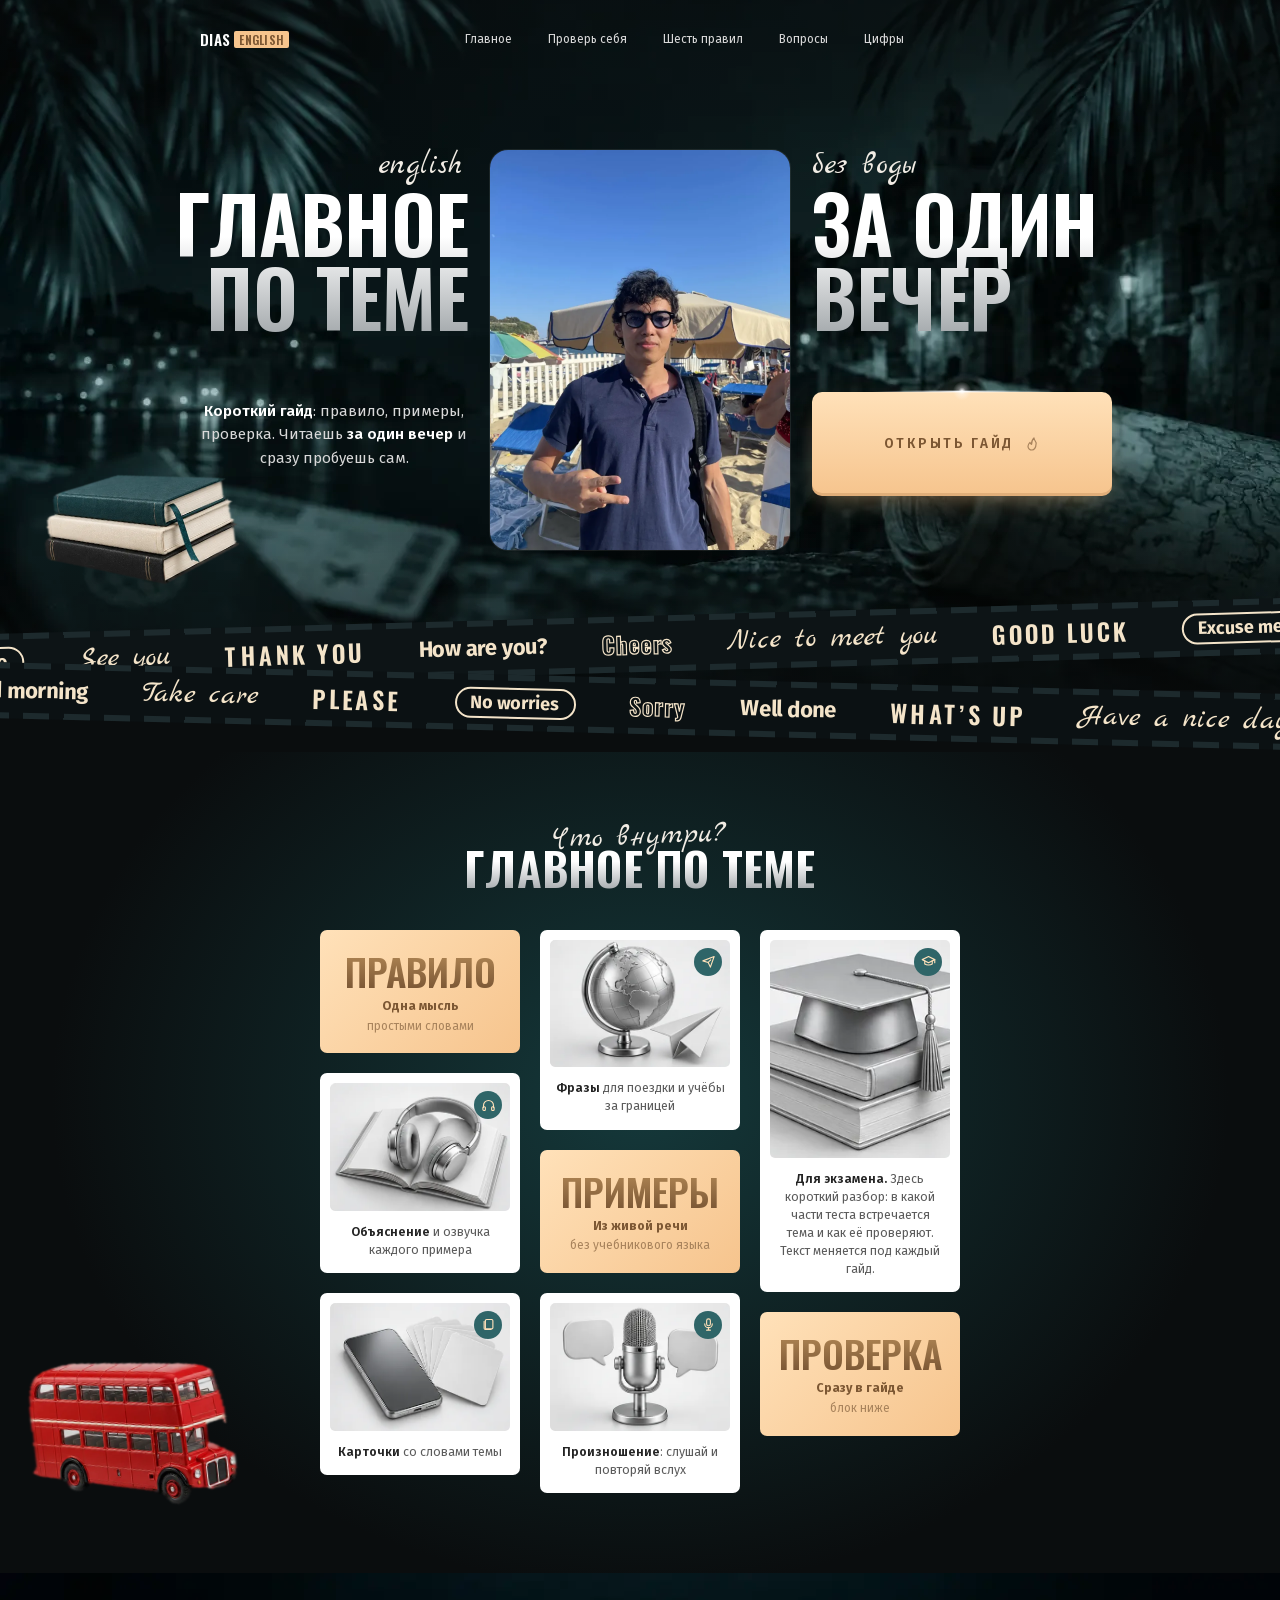
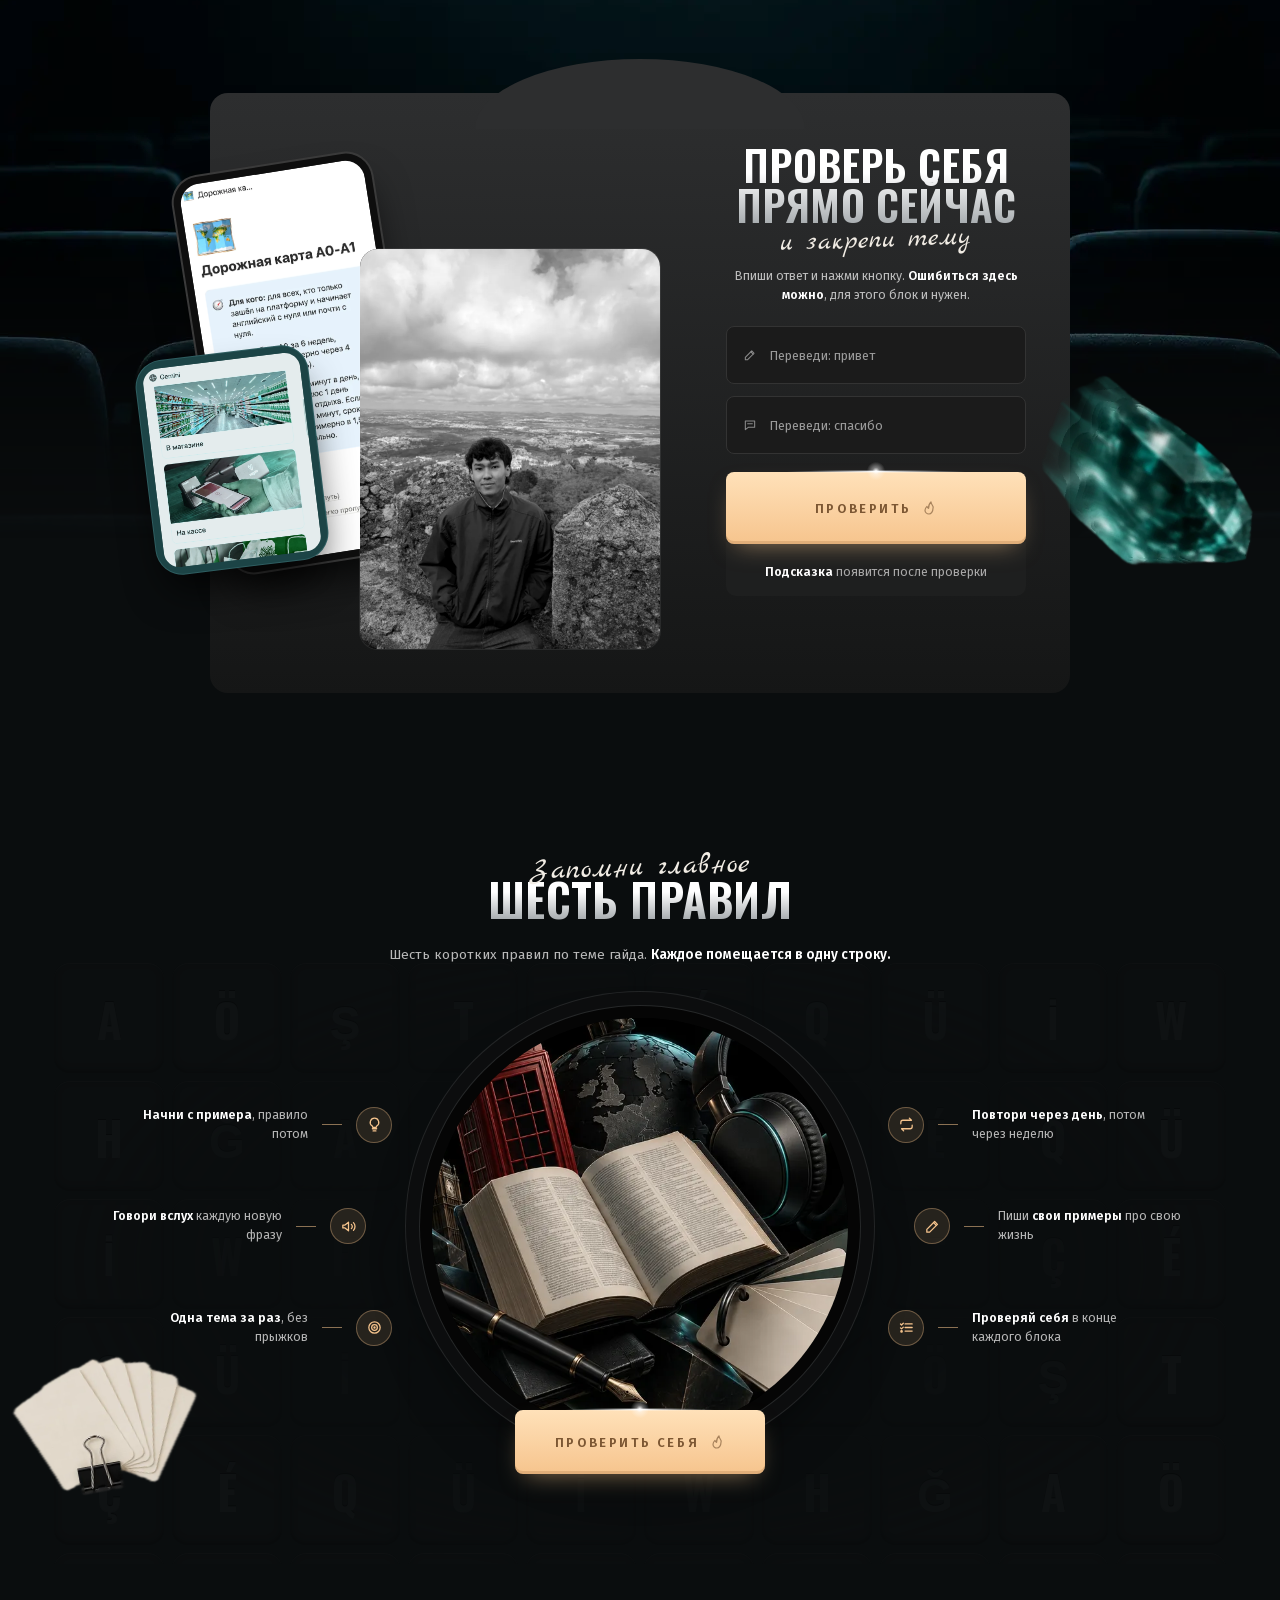
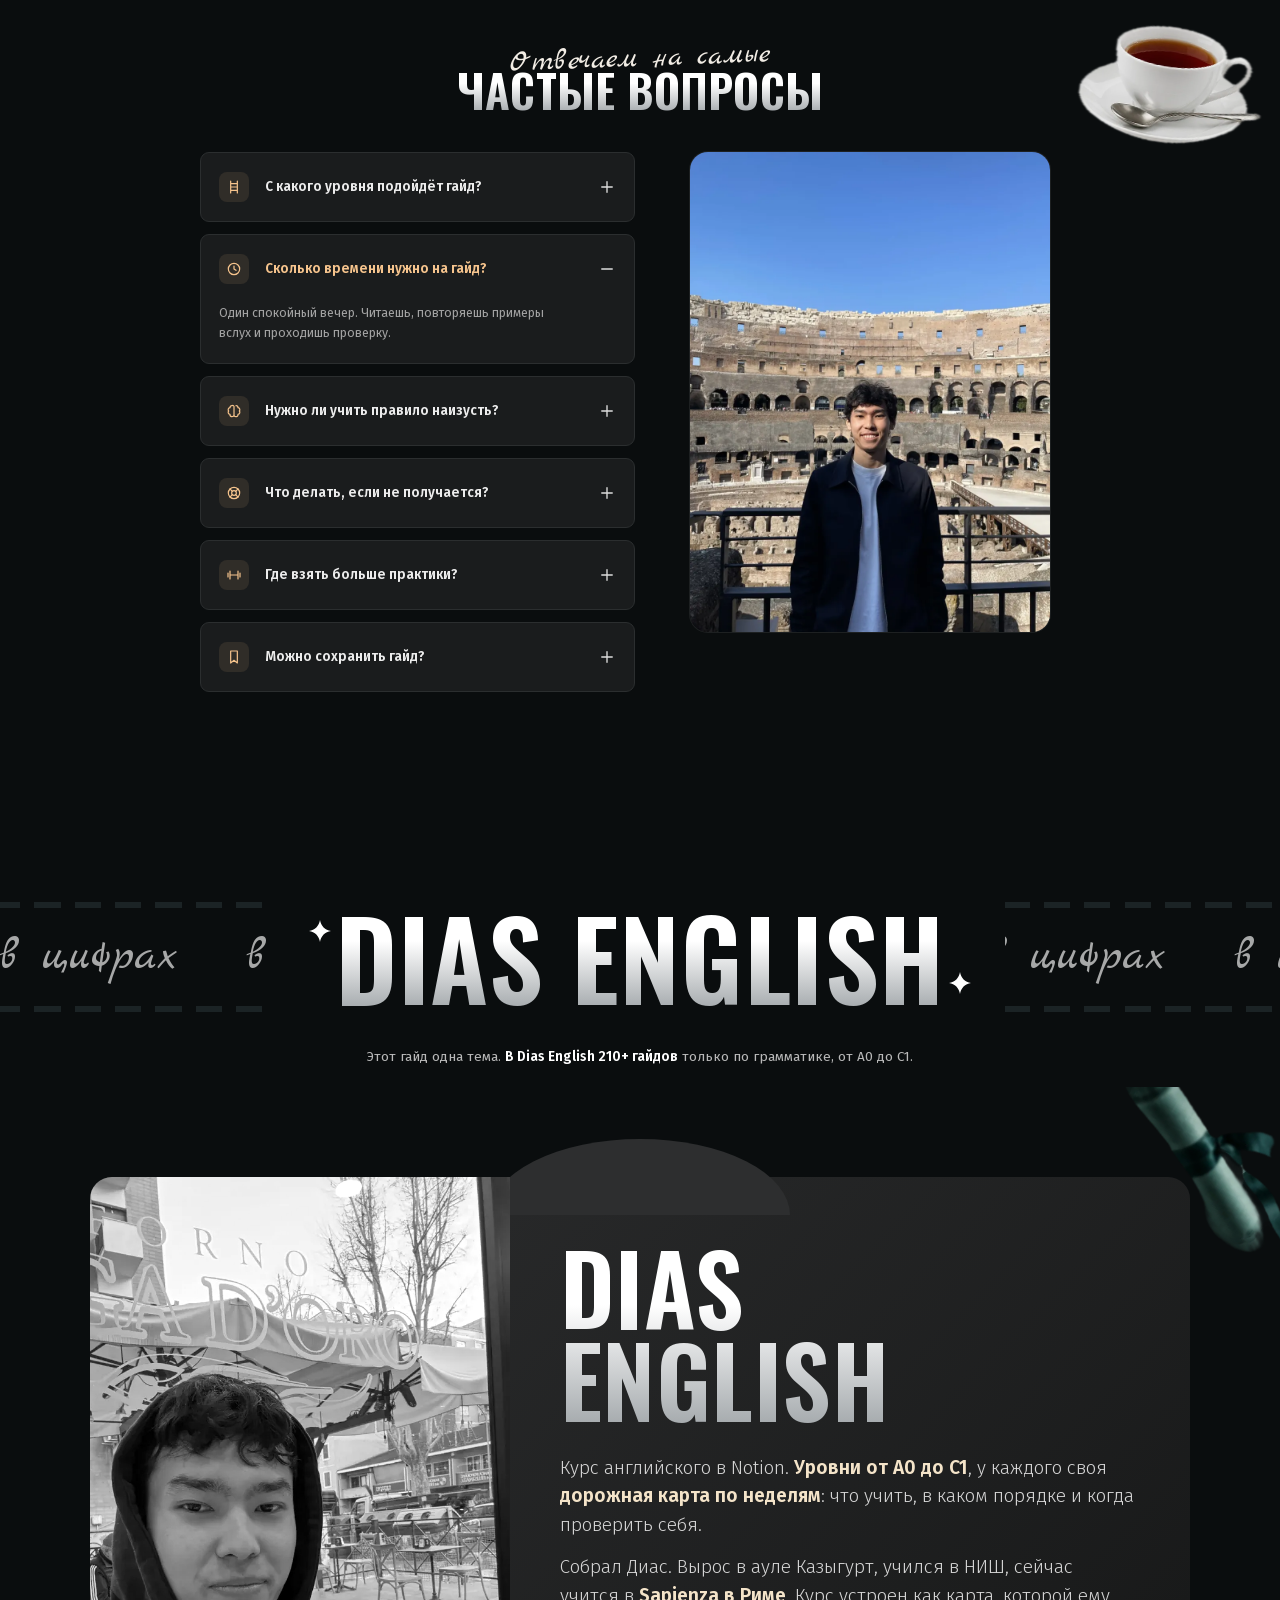
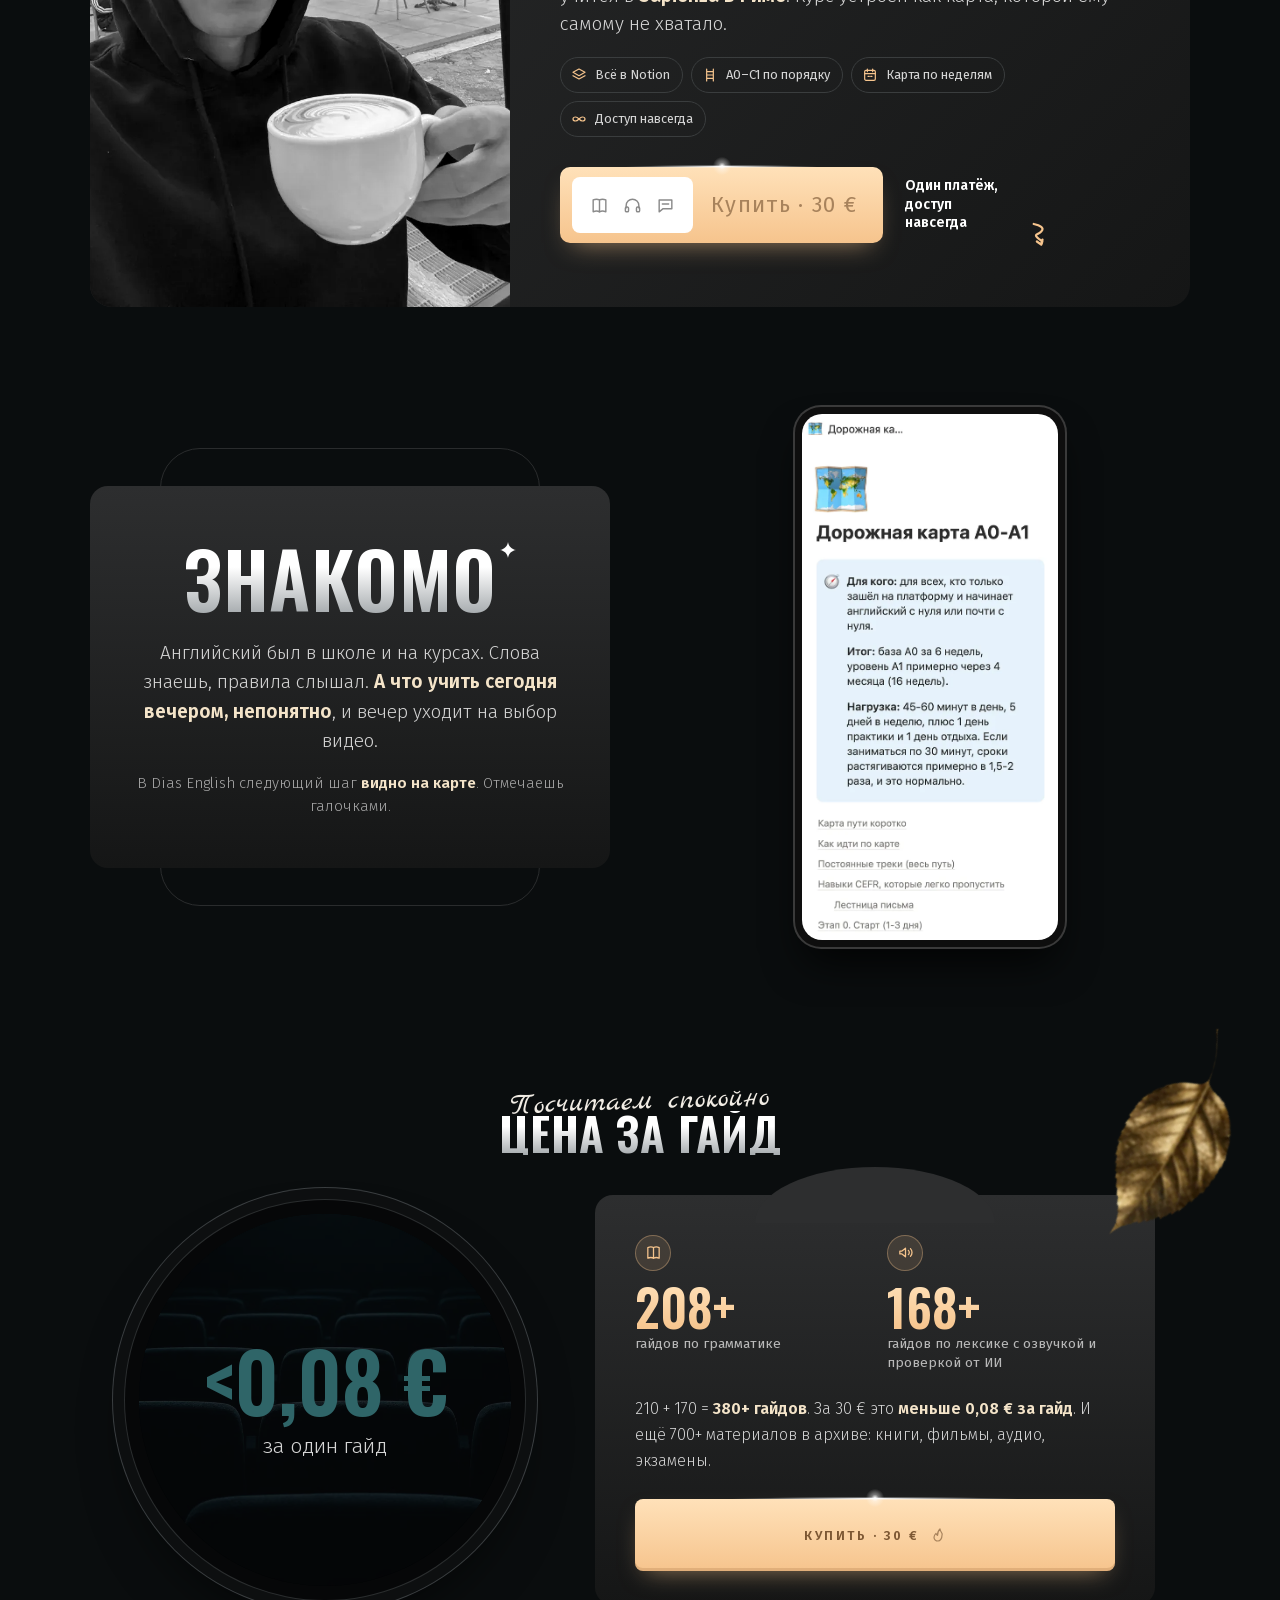
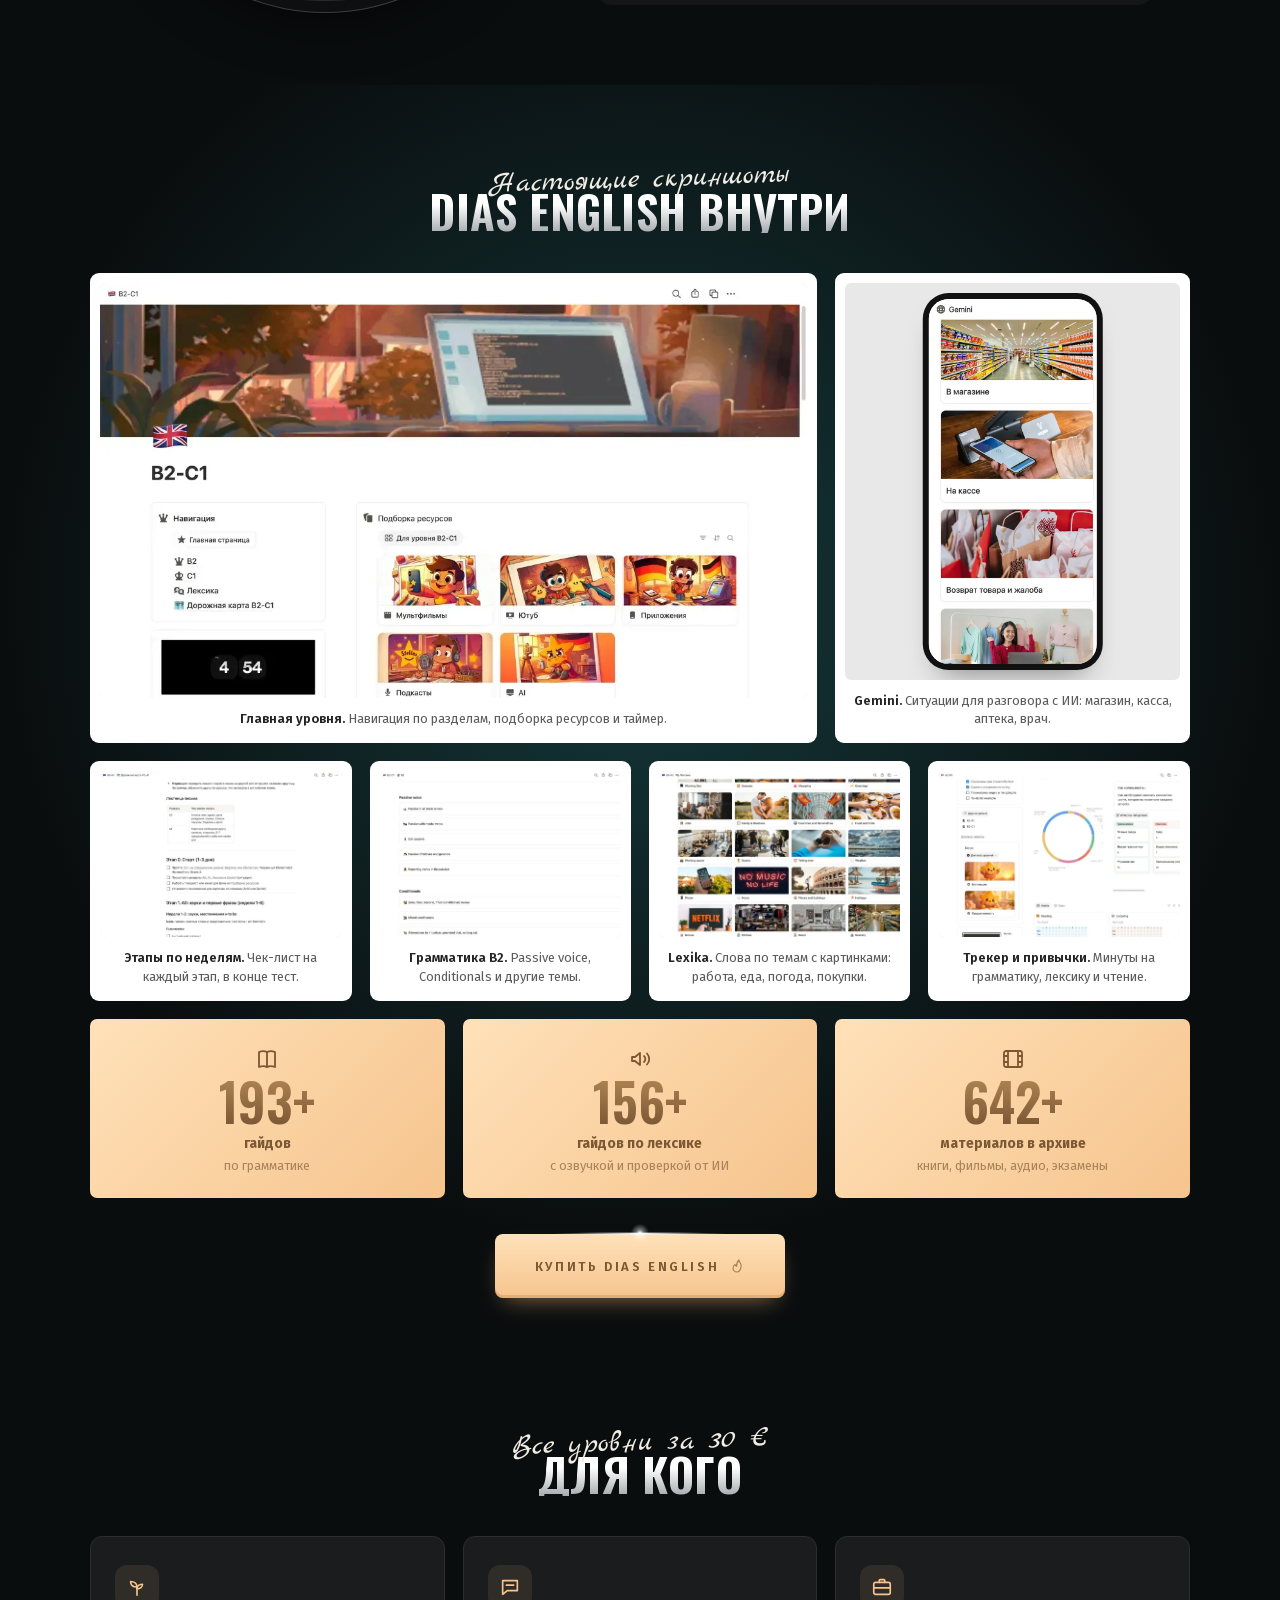
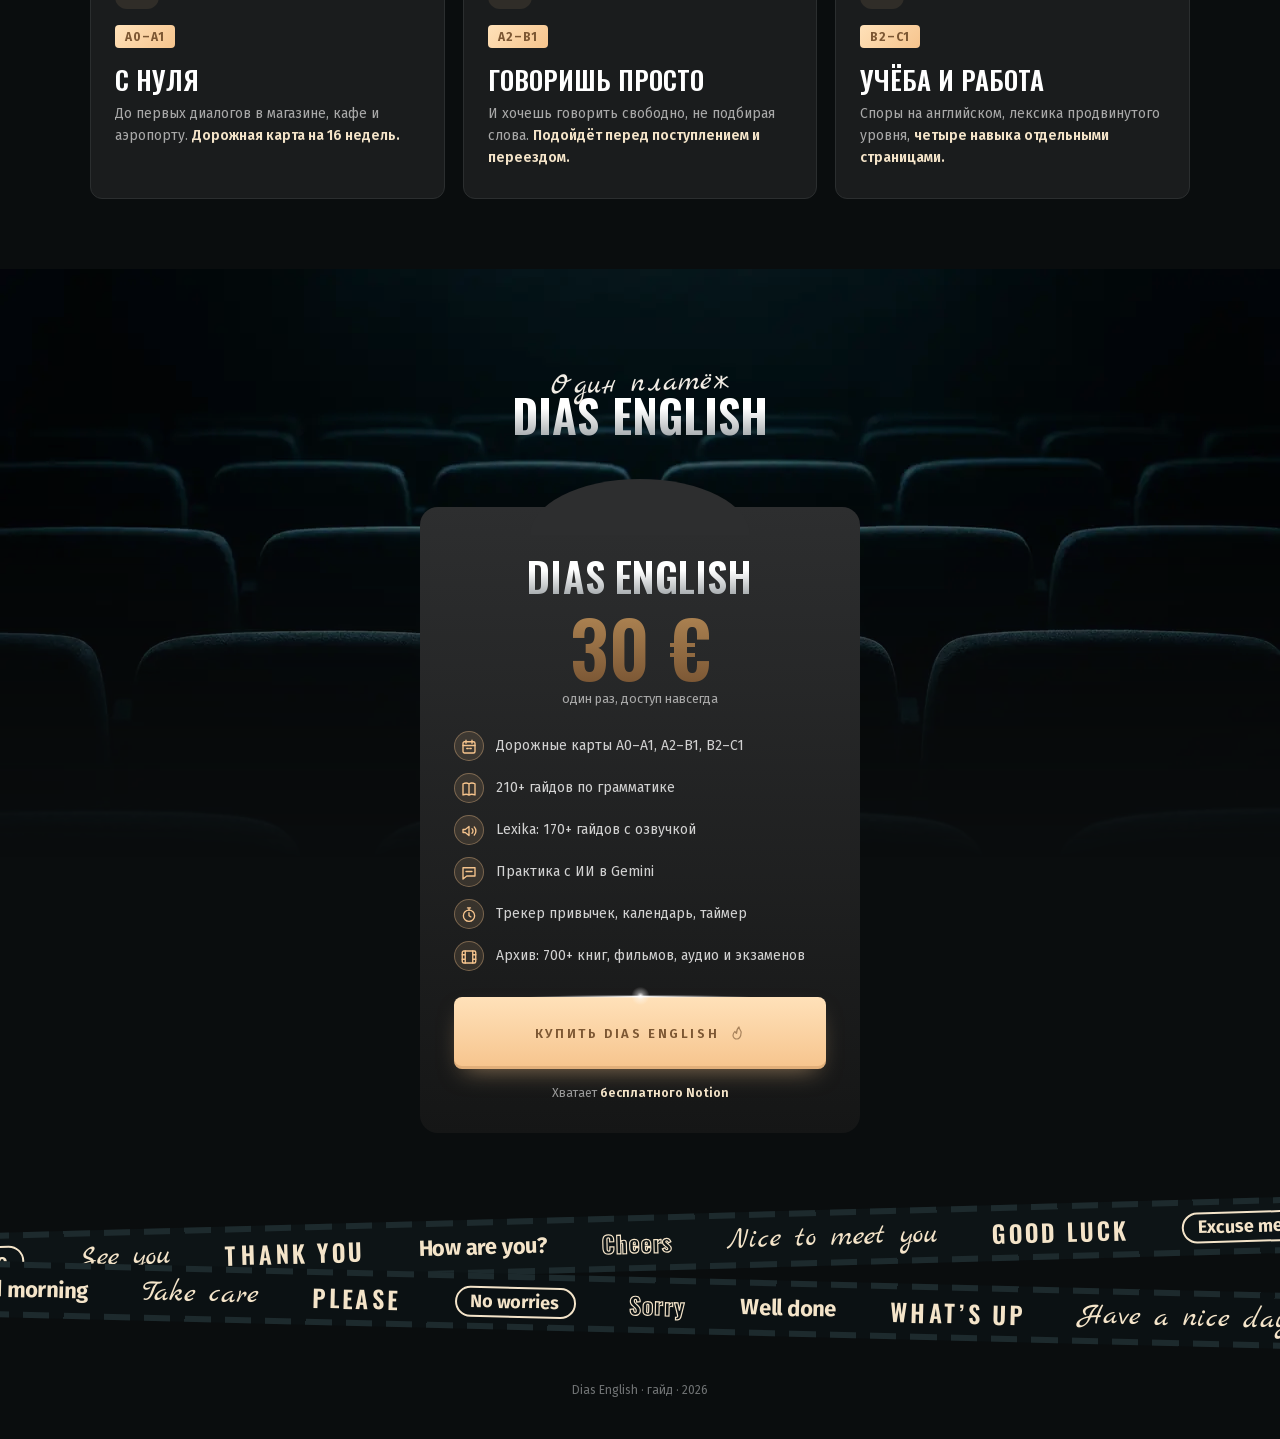
==== commit d0ad1b32: "Живой сайт: иконки у пунктов, тематические картинки en/tr, анимации появления, счётчики, цена 30 € с" ====
--- a/en/index.html
+++ b/en/index.html
@@ -13,7 +13,7 @@
 <link rel="preload" href="../media/p-dias-hero.webp" as="image">
 <link rel="stylesheet" href="../assets/fonts.css">
 <link rel="stylesheet" href="../style.css">
-<script>window.SITE={"lang":"ru","title":"Гайд по английскому: тема в одном месте","description":"Короткий гайд по английскому: правило, примеры, проверка.","brand":{"name":"Dias","badge":"english"},"links":{"buy":"https://app.lava.top/products/2c950aa0-d8be-4317-8f39-0f9b4016f5da"},"nav":[{"label":"Главное","href":"#bento"},{"label":"Проверь себя","href":"#check"},{"label":"Шесть правил","href":"#rules"},{"label":"Вопросы","href":"#faq"},{"label":"Цифры","href":"#platform","only":"full"}],"social":[],"marquee":{"rowA":[{"t":"Hello","s":"pill"},{"t":"See you","s":"script"},{"t":"THANK YOU","s":"cond"},{"t":"How are you?","s":"bold"},{"t":"Cheers","s":"outline"},{"t":"Nice to meet you","s":"script"},{"t":"GOOD LUCK","s":"cond"},{"t":"Excuse me","s":"pill"}],"rowB":[{"t":"Good morning","s":"bold"},{"t":"Take care","s":"script"},{"t":"PLEASE","s":"cond"},{"t":"No worries","s":"pill"},{"t":"Sorry","s":"outline"},{"t":"Well done","s":"bold"},{"t":"WHAT’S UP","s":"cond"},{"t":"Have a nice day","s":"script"}]},"blocks":[{"type":"hero","id":"top","bg":"media/hero-bg.webp","person":{"src":"media/p-dias-hero.webp","w":900,"h":1200,"pos":"50% 40%","alt":"Диас в тёмных очках и синем поло на пляже"},"left":{"script":"english","title":["Главное","по теме"]},"right":{"script":"без воды","title":["за один","вечер"]},"text":"**Короткий гайд**: правило, примеры, проверка. Читаешь **за один вечер** и сразу пробуешь сам.","cta":{"label":"Открыть гайд","href":"#bento"}},{"type":"marquee"},{"type":"bento","id":"bento","script":"Что внутри?","title":"Главное по теме","columns":[[{"kind":"accent","big":"Правило","text":"**Одна мысль**","small":"простыми словами"},{"kind":"image","img":"media/adv-book.webp","icon":"headphones","text":"**Объяснение** и озвучка каждого примера"},{"kind":"image","img":"media/adv-phone.webp","icon":"cards","text":"**Карточки** со словами темы"}],[{"kind":"image","img":"media/adv-globe.webp","icon":"plane","text":"**Фразы** для поездки и учёбы за границей"},{"kind":"accent","big":"Примеры","text":"**Из живой речи**","small":"без учебникового языка"},{"kind":"image","img":"media/adv-mic.webp","icon":"mic","text":"**Произношение**: слушай и повторяй вслух"}],[{"kind":"image","tall":true,"img":"media/adv-cap.webp","icon":"cap","text":"**Для экзамена.** Здесь короткий разбор: в какой части теста встречается тема и как её проверяют. Текст меняется под каждый гайд."},{"kind":"accent","big":"Проверка","text":"**Сразу в гайде**","small":"блок ниже"}]]},{"type":"check","id":"check","bg":"media/cinema.webp","person":{"src":"media/p-dias-form.webp","w":900,"h":1200,"pos":"50% 45%","alt":"Диас в синей куртке на смотровой площадке"},"phones":[{"src":"media/dias-m-roadmap.webp","alt":"Дорожная карта A0–A1 на телефоне"},{"src":"media/dias-m-gemini.webp","alt":"Раздел Gemini на телефоне"}],"title":["Проверь себя","прямо сейчас"],"script":"и закрепи тему","text":"Впиши ответ и нажми кнопку. **Ошибиться здесь можно**, для этого блок и нужен.","fields":[{"icon":"pen","label":"Переведи: привет","answers":["hello","hi","hey"]},{"icon":"chat","label":"Переведи: спасибо","answers":["thank you","thanks","thank u"]}],"button":"Проверить","note":"**Подсказка** появится после проверки","results":{"all":"**Всё верно.** Тема держится.","some":"**Почти.** Верные варианты: ","none":"**Пока мимо.** Верные варианты: "}},{"type":"rules","id":"rules","script":"Запомни главное","title":"Шесть правил","text":"Шесть коротких правил по теме гайда. **Каждое помещается в одну строку.**","img":{"src":"media/guarantee-objects.webp","alt":"Чёрные 3D-предметы: книга, наушники, будильник, карандаш"},"left":["**Начни с примера**, правило потом","**Говори вслух** каждую новую фразу","**Одна тема за раз**, без прыжков"],"right":["**Повтори через день**, потом через неделю","Пиши **свои примеры** про свою жизнь","**Проверяй себя** в конце каждого блока"],"cta":{"label":"Проверить себя","href":"#check"}},{"type":"faq","id":"faq","script":"Отвечаем на самые","title":"Частые вопросы","person":{"src":"media/p-dias-faq.webp","w":900,"h":1200,"pos":"50% 45%","alt":"Диас улыбается внутри Колизея"},"items":[{"q":"С какого уровня подойдёт гайд?","a":"Гайд написан так, чтобы его понял человек без опыта в теме. Если тема уже знакома, листай сразу к блоку «Проверь себя»."},{"q":"Сколько времени нужно на гайд?","a":"Один спокойный вечер. Читаешь, повторяешь примеры вслух и проходишь проверку."},{"q":"Нужно ли учить правило наизусть?","a":"Нет. Запоминаются примеры. Правило помогает понять, почему пример устроен именно так."},{"q":"Что делать, если не получается?","a":"Вернись к примерам и прочитай их вслух ещё раз. Потом снова пройди проверку."},{"q":"Где взять больше практики?","a":"Придумай пять своих примеров про свою жизнь и проговори их. Это самая полезная практика после гайда."},{"q":"Можно сохранить гайд?","a":"Да. Добавь страницу в закладки или сделай скриншот блока «Шесть правил»."}]},{"type":"band","id":"platform","only":"full","script":"в цифрах","title":"Dias English","text":"Этот гайд одна тема. **В Dias English 210+ гайдов** только по грамматике, от A0 до C1."},{"type":"author","only":"full","photo":{"src":"media/p-dias-author.webp","w":900,"h":1200,"pos":"50% 40%","alt":"Диас с чашкой кофе в римском кафе"},"title":["Dias","English"],"paras":["Курс английского в Notion. **Уровни от A0 до C1**, у каждого своя **дорожная карта по неделям**: что учить, в каком порядке и когда проверить себя.","Собрал Диас. Вырос в ауле Казыгурт, учился в НИШ, сейчас учится в **Sapienza в Риме**. Курс устроен как карта, которой ему самому не хватало."],"button":{"label":"Купить · 30 €","link":"buy","icons":["book","headphones","chat"]},"side":"Один платёж, доступ навсегда"},{"type":"task","only":"full","label":"Знакомо","text":"Английский был в школе и на курсах. Слова знаешь, правила слышал. **А что учить сегодня вечером, непонятно**, и вечер уходит на выбор видео.","shot":{"src":"media/dias-m-roadmap.webp","w":600,"h":1200,"alt":"Дорожная карта A0–A1 на телефоне"},"after":"В Dias English следующий шаг **видно на карте**. Отмечаешь галочками."},{"type":"calc","only":"full","script":"Посчитаем спокойно","title":"Цена за гайд","counters":[{"n":210,"suf":"+","text":"гайдов по грамматике"},{"n":170,"suf":"+","text":"гайдов по лексике с озвучкой и проверкой от ИИ"}],"formula":"210 + 170 = **380+ гайдов**. За 30 € это **меньше 0,08 € за гайд**. И ещё 700+ материалов в архиве: книги, фильмы, аудио, экзамены.","circle":{"big":"<0,08 €","text":"за один гайд"},"cta":{"label":"Купить · 30 €","link":"buy"}},{"type":"shots","only":"full","script":"Настоящие скриншоты","title":"Dias English внутри","items":[{"src":"media/dias-n-b2-hub-desktop-hero.webp","w":1100,"h":688,"cap":"**Главная уровня.** Навигация по разделам, подборка ресурсов и таймер.","big":true},{"src":"media/dias-m-gemini.webp","w":600,"h":1200,"cap":"**Gemini.** Ситуации для разговора с ИИ: магазин, касса, аптека, врач.","phone":true},{"src":"media/dias-n-a0-roadmap-desktop-01.webp","w":1100,"h":688,"cap":"**Этапы по неделям.** Чек-лист на каждый этап, в конце тест."},{"src":"media/dias-n-b2-grammar-desktop-01.webp","w":1100,"h":688,"cap":"**Грамматика B2.** Passive voice, Conditionals и другие темы."},{"src":"media/dias-n-a0-lexika-desktop-01.webp","w":1100,"h":688,"cap":"**Lexika.** Слова по темам с картинками: работа, еда, погода, покупки."},{"src":"media/dias-n-a2-hub-desktop-01.webp","w":1100,"h":688,"cap":"**Трекер и привычки.** Минуты на грамматику, лексику и чтение."}],"stats":[{"big":"210+","text":"**гайдов**","small":"по грамматике"},{"big":"170+","text":"**гайдов по лексике**","small":"с озвучкой и проверкой от ИИ"},{"big":"700+","text":"**материалов в архиве**","small":"книги, фильмы, аудио, экзамены"}],"cta":{"label":"Купить Dias English","link":"buy"}},{"type":"levels","only":"full","script":"Все уровни за 30 €","title":"Для кого","items":[{"tag":"A0–A1","title":"С нуля","text":"До первых диалогов в магазине, кафе и аэропорту. **Дорожная карта на 16 недель.**"},{"tag":"A2–B1","title":"Говоришь просто","text":"И хочешь говорить свободно, не подбирая слова. **Подойдёт перед поступлением и переездом.**"},{"tag":"B2–C1","title":"Учёба и работа","text":"Споры на английском, лексика продвинутого уровня, **четыре навыка отдельными страницами.**"}]},{"type":"price","only":"full","script":"Один платёж","title":"Dias English","cards":[{"name":"Dias English","price":"30 €","sub":"один раз, доступ навсегда","list":["Дорожные карты A0–A1, A2–B1, B2–C1","210+ гайдов по грамматике","Lexika: 170+ гайдов с озвучкой","Практика с ИИ в Gemini","Трекер привычек, календарь, таймер","Архив: 700+ книг, фильмов, аудио и экзаменов"],"button":{"label":"Купить Dias English","link":"buy"},"note":"Хватает **бесплатного Notion**"}]},{"type":"marquee","footer":true}],"footer":"Dias English · гайд · 2026"};</script>
+<script>window.SITE={"lang":"ru","title":"Гайд по английскому: тема в одном месте","description":"Короткий гайд по английскому: правило, примеры, проверка.","brand":{"name":"Dias","badge":"english"},"links":{"buy":"https://app.lava.top/products/2c950aa0-d8be-4317-8f39-0f9b4016f5da"},"nav":[{"label":"Главное","href":"#bento"},{"label":"Проверь себя","href":"#check"},{"label":"Шесть правил","href":"#rules"},{"label":"Вопросы","href":"#faq"},{"label":"Цифры","href":"#platform","only":"full"}],"social":[],"marquee":{"rowA":[{"t":"Hello","s":"pill"},{"t":"See you","s":"script"},{"t":"THANK YOU","s":"cond"},{"t":"How are you?","s":"bold"},{"t":"Cheers","s":"outline"},{"t":"Nice to meet you","s":"script"},{"t":"GOOD LUCK","s":"cond"},{"t":"Excuse me","s":"pill"}],"rowB":[{"t":"Good morning","s":"bold"},{"t":"Take care","s":"script"},{"t":"PLEASE","s":"cond"},{"t":"No worries","s":"pill"},{"t":"Sorry","s":"outline"},{"t":"Well done","s":"bold"},{"t":"WHAT’S UP","s":"cond"},{"t":"Have a nice day","s":"script"}]},"blocks":[{"type":"hero","id":"top","bg":"media/hero-bg.webp","person":{"src":"media/p-dias-hero.webp","w":900,"h":1200,"pos":"50% 40%","alt":"Диас в тёмных очках и синем поло на пляже"},"left":{"script":"english","title":["Главное","по теме"]},"right":{"script":"без воды","title":["за один","вечер"]},"text":"**Короткий гайд**: правило, примеры, проверка. Читаешь **за один вечер** и сразу пробуешь сам.","cta":{"label":"Открыть гайд","href":"#bento"},"object":{"src":"media/en-books.webp","w":554,"h":333,"alt":"Стопка книг с закладкой"}},{"type":"marquee"},{"type":"bento","id":"bento","script":"Что внутри?","title":"Главное по теме","columns":[[{"kind":"accent","big":"Правило","text":"**Одна мысль**","small":"простыми словами"},{"kind":"image","img":"media/adv-book.webp","icon":"headphones","text":"**Объяснение** и озвучка каждого примера"},{"kind":"image","img":"media/adv-phone.webp","icon":"cards","text":"**Карточки** со словами темы"}],[{"kind":"image","img":"media/adv-globe.webp","icon":"plane","text":"**Фразы** для поездки и учёбы за границей"},{"kind":"accent","big":"Примеры","text":"**Из живой речи**","small":"без учебникового языка"},{"kind":"image","img":"media/adv-mic.webp","icon":"mic","text":"**Произношение**: слушай и повторяй вслух"}],[{"kind":"image","tall":true,"img":"media/adv-cap.webp","icon":"cap","text":"**Для экзамена.** Здесь короткий разбор: в какой части теста встречается тема и как её проверяют. Текст меняется под каждый гайд."},{"kind":"accent","big":"Проверка","text":"**Сразу в гайде**","small":"блок ниже"}]]},{"type":"check","id":"check","bg":"media/cinema.webp","person":{"src":"media/p-dias-form.webp","w":900,"h":1200,"pos":"50% 45%","alt":"Диас в синей куртке на смотровой площадке"},"phones":[{"src":"media/dias-m-roadmap.webp","alt":"Дорожная карта A0–A1 на телефоне"},{"src":"media/dias-m-gemini.webp","alt":"Раздел Gemini на телефоне"}],"title":["Проверь себя","прямо сейчас"],"script":"и закрепи тему","text":"Впиши ответ и нажми кнопку. **Ошибиться здесь можно**, для этого блок и нужен.","fields":[{"icon":"pen","label":"Переведи: привет","answers":["hello","hi","hey"]},{"icon":"chat","label":"Переведи: спасибо","answers":["thank you","thanks","thank u"]}],"button":"Проверить","note":"**Подсказка** появится после проверки","results":{"all":"**Всё верно.** Тема держится.","some":"**Почти.** Верные варианты: ","none":"**Пока мимо.** Верные варианты: "}},{"type":"rules","id":"rules","script":"Запомни главное","title":"Шесть правил","text":"Шесть коротких правил по теме гайда. **Каждое помещается в одну строку.**","img":{"src":"media/ring-en.webp","alt":"Тёмные 3D-предметы: словарь, лондонская телефонная будка, наушники, карточки, ручка"},"left":["**Начни с примера**, правило потом","**Говори вслух** каждую новую фразу","**Одна тема за раз**, без прыжков"],"right":["**Повтори через день**, потом через неделю","Пиши **свои примеры** про свою жизнь","**Проверяй себя** в конце каждого блока"],"cta":{"label":"Проверить себя","href":"#check"},"icons":["bulb","voice","target","repeat","pen","list"]},{"type":"faq","id":"faq","script":"Отвечаем на самые","title":"Частые вопросы","person":{"src":"media/p-dias-faq.webp","w":900,"h":1200,"pos":"50% 45%","alt":"Диас улыбается внутри Колизея"},"items":[{"q":"С какого уровня подойдёт гайд?","a":"Гайд написан так, чтобы его понял человек без опыта в теме. Если тема уже знакома, листай сразу к блоку «Проверь себя».","icon":"ladder"},{"q":"Сколько времени нужно на гайд?","a":"Один спокойный вечер. Читаешь, повторяешь примеры вслух и проходишь проверку.","icon":"clock"},{"q":"Нужно ли учить правило наизусть?","a":"Нет. Запоминаются примеры. Правило помогает понять, почему пример устроен именно так.","icon":"brain"},{"q":"Что делать, если не получается?","a":"Вернись к примерам и прочитай их вслух ещё раз. Потом снова пройди проверку.","icon":"buoy"},{"q":"Где взять больше практики?","a":"Придумай пять своих примеров про свою жизнь и проговори их. Это самая полезная практика после гайда.","icon":"dumbbell"},{"q":"Можно сохранить гайд?","a":"Да. Добавь страницу в закладки или сделай скриншот блока «Шесть правил».","icon":"bookmark"}]},{"type":"band","id":"platform","only":"full","script":"в цифрах","title":"Dias English","text":"Этот гайд одна тема. **В Dias English 210+ гайдов** только по грамматике, от A0 до C1."},{"type":"author","only":"full","photo":{"src":"media/p-dias-author.webp","w":900,"h":1200,"pos":"50% 40%","alt":"Диас с чашкой кофе в римском кафе"},"title":["Dias","English"],"paras":["Курс английского в Notion. **Уровни от A0 до C1**, у каждого своя **дорожная карта по неделям**: что учить, в каком порядке и когда проверить себя.","Собрал Диас. Вырос в ауле Казыгурт, учился в НИШ, сейчас учится в **Sapienza в Риме**. Курс устроен как карта, которой ему самому не хватало."],"button":{"label":"Купить · 30 €","link":"buy","icons":["book","headphones","chat"]},"side":"Один платёж, доступ навсегда","chips":[{"icon":"layers","text":"Всё в Notion"},{"icon":"ladder","text":"A0–C1 по порядку"},{"icon":"calendar","text":"Карта по неделям"},{"icon":"infinity","text":"Доступ навсегда"}]},{"type":"task","only":"full","label":"Знакомо","text":"Английский был в школе и на курсах. Слова знаешь, правила слышал. **А что учить сегодня вечером, непонятно**, и вечер уходит на выбор видео.","shot":{"src":"media/dias-m-roadmap.webp","w":600,"h":1200,"alt":"Дорожная карта A0–A1 на телефоне"},"after":"В Dias English следующий шаг **видно на карте**. Отмечаешь галочками."},{"type":"calc","only":"full","script":"Посчитаем спокойно","title":"Цена за гайд","counters":[{"n":210,"suf":"+","text":"гайдов по грамматике","icon":"book"},{"n":170,"suf":"+","text":"гайдов по лексике с озвучкой и проверкой от ИИ","icon":"voice"}],"formula":"210 + 170 = **380+ гайдов**. За 30 € это **меньше 0,08 € за гайд**. И ещё 700+ материалов в архиве: книги, фильмы, аудио, экзамены.","circle":{"big":"<0,08 €","text":"за один гайд"},"cta":{"label":"Купить · 30 €","link":"buy"}},{"type":"shots","only":"full","script":"Настоящие скриншоты","title":"Dias English внутри","items":[{"src":"media/dias-n-b2-hub-desktop-hero.webp","w":1100,"h":688,"cap":"**Главная уровня.** Навигация по разделам, подборка ресурсов и таймер.","big":true},{"src":"media/dias-m-gemini.webp","w":600,"h":1200,"cap":"**Gemini.** Ситуации для разговора с ИИ: магазин, касса, аптека, врач.","phone":true},{"src":"media/dias-n-a0-roadmap-desktop-01.webp","w":1100,"h":688,"cap":"**Этапы по неделям.** Чек-лист на каждый этап, в конце тест."},{"src":"media/dias-n-b2-grammar-desktop-01.webp","w":1100,"h":688,"cap":"**Грамматика B2.** Passive voice, Conditionals и другие темы."},{"src":"media/dias-n-a0-lexika-desktop-01.webp","w":1100,"h":688,"cap":"**Lexika.** Слова по темам с картинками: работа, еда, погода, покупки."},{"src":"media/dias-n-a2-hub-desktop-01.webp","w":1100,"h":688,"cap":"**Трекер и привычки.** Минуты на грамматику, лексику и чтение."}],"stats":[{"big":"210+","text":"**гайдов**","small":"по грамматике","icon":"book"},{"big":"170+","text":"**гайдов по лексике**","small":"с озвучкой и проверкой от ИИ","icon":"voice"},{"big":"700+","text":"**материалов в архиве**","small":"книги, фильмы, аудио, экзамены","icon":"film"}],"cta":{"label":"Купить Dias English","link":"buy"}},{"type":"levels","only":"full","script":"Все уровни за 30 €","title":"Для кого","items":[{"tag":"A0–A1","title":"С нуля","text":"До первых диалогов в магазине, кафе и аэропорту. **Дорожная карта на 16 недель.**","icon":"sprout"},{"tag":"A2–B1","title":"Говоришь просто","text":"И хочешь говорить свободно, не подбирая слова. **Подойдёт перед поступлением и переездом.**","icon":"chat"},{"tag":"B2–C1","title":"Учёба и работа","text":"Споры на английском, лексика продвинутого уровня, **четыре навыка отдельными страницами.**","icon":"briefcase"}]},{"type":"price","only":"full","script":"Один платёж","title":"Dias English","cards":[{"name":"Dias English","price":"30 €","sub":"один раз, доступ навсегда","list":["Дорожные карты A0–A1, A2–B1, B2–C1","210+ гайдов по грамматике","Lexika: 170+ гайдов с озвучкой","Практика с ИИ в Gemini","Трекер привычек, календарь, таймер","Архив: 700+ книг, фильмов, аудио и экзаменов"],"button":{"label":"Купить Dias English","link":"buy"},"note":"Хватает **бесплатного Notion**","icons":["calendar","book","voice","chat","timer","film"]}]},{"type":"marquee","footer":true}],"footer":"Dias English · гайд · 2026","decor":{"bento":{"src":"media/en-bus.webp","w":459,"h":348},"rules":{"src":"media/en-cards.webp","w":434,"h":319},"faq":{"src":"media/en-tea.webp","w":474,"h":307}}};</script>
 <script src="../app.js" defer></script>
 </head>
 <body data-page="full" data-base="../">
--- a/style.css
+++ b/style.css
@@ -587,3 +587,56 @@
   *, *::before, *::after { animation: none !important; transition: none !important; }
   .rv { opacity: 1; transform: none; }
 }
+
+/* ===== 4а. живой сайт: иконки, картинки, анимации ===== */
+.ichip { display: inline-grid; place-items: center; width: 36px; height: 36px; flex: none; border-radius: 50%; background: rgba(246, 196, 141, .12); border: 1px solid rgba(246, 196, 141, .35); color: var(--peach-1); font-size: 17px; transition: transform .35s var(--ease); }
+.rules__col li { gap: 14px; }
+.rules__line { flex: none; width: 28px; height: 1px; background: rgba(246, 196, 141, .55); transform-origin: left center; transition: transform .6s var(--ease) .25s; }
+.rules__col--l .rules__line { transform-origin: right center; }
+.rules__col li.rv .rules__line { transform: scaleX(0); }
+.rules__col li.rv.in .rules__line { transform: none; }
+.rules__col li:hover .ichip { transform: translateY(-2px) rotate(-8deg); }
+.rules__t { max-width: 190px; }
+.qa__lead { display: inline-grid; place-items: center; width: 30px; height: 30px; flex: none; border-radius: 8px; background: rgba(246, 196, 141, .1); color: var(--peach-1); font-size: 16px; transition: transform .35s var(--ease); }
+.qa__txt { flex: 1; }
+.qa__q { justify-content: flex-start; }
+.qa:hover .qa__lead { transform: translateX(2px) rotate(-6deg); }
+.chips { list-style: none; margin: 18px 0 4px; padding: 0; display: flex; flex-wrap: wrap; gap: 8px; }
+.chips li { display: inline-flex; align-items: center; gap: 8px; padding: 7px 12px 7px 10px; border: 1px solid #3a3d3e; border-radius: 999px; font-size: 13px; color: #d6d6d6; transition: border-color .3s, transform .35s var(--ease); }
+.chips li .ic { font-size: 16px; color: var(--peach-1); }
+.chips li:hover { border-color: var(--peach-1); transform: translateY(-2px); }
+.stat__ic { display: block; margin: 0 auto 6px; width: 24px; height: 24px; color: var(--peach-ink); font-size: 24px; transition: transform .35s var(--ease); }
+.bc--stat:hover .stat__ic { transform: translateY(-3px) rotate(-6deg); }
+.lvl__ic { display: grid; place-items: center; width: 44px; height: 44px; border-radius: 12px; background: rgba(246, 196, 141, .1); color: var(--peach-1); font-size: 22px; margin-bottom: 16px; transition: transform .35s var(--ease); }
+.lvl:hover .lvl__ic { transform: translateY(-3px) rotate(-6deg); }
+.calc__list .ichip { margin-bottom: 6px; }
+.price__list .ichip { width: 30px; height: 30px; font-size: 15px; }
+.price__list li { align-items: center; }
+.bc__badge { transition: transform .35s var(--ease); }
+.bc:hover .bc__badge { transform: translateY(-2px) rotate(-10deg); }
+.btn:active, .pillbtn:active { transform: translateY(1px) scale(.98); }
+.hero__obj { position: absolute; left: calc(50% - 600px); top: 470px; width: 200px; height: auto; z-index: 3; pointer-events: none; transform: rotate(-6deg); }
+.price__sum.rv { opacity: 0; transform: scale(.7); transition: opacity .5s var(--ease), transform .6s cubic-bezier(.34, 1.56, .64, 1); }
+.price__sum.rv.in { opacity: 1; transform: none; }
+.rv { transform: translateY(20px); transition: opacity .6s var(--ease), transform .6s var(--ease); }
+@media (max-width: 1100px) {
+  .hero__obj { left: 24px; top: 440px; width: 150px; }
+}
+@media (max-width: 760px) {
+  .hero__obj { position: absolute; left: auto; right: 10px; top: 520px; width: 112px; }
+  .rules__line { display: none; }
+  .rules__t { max-width: none; }
+  .chips li { font-size: 12.5px; }
+}
+@media (prefers-reduced-motion: reduce) {
+  .rules__col li.rv .rules__line, .price__sum.rv { transform: none; opacity: 1; }
+}
+/* правки после просмотра: шире колонки правил, предметы по теме без бледности */
+.rules .wrap { width: min(var(--wrap-wide), 100% - 32px); }
+.rules__line { width: 20px; }
+.decor { opacity: .95 !important; }
+.decor--key { width: 190px; left: max(1%, calc(50% - 660px)); bottom: 70px; transform: rotate(-10deg); }
+.decor--scroll { width: 190px; left: auto; right: max(1%, calc(50% - 660px)); top: 60px; transform: rotate(8deg); }
+.decor--leaf { width: 210px; transform: rotate(-6deg); }
+@media (max-width: 760px) { .decor--key { display: block; width: 110px; left: auto; right: 8px; bottom: 16px; } .decor--scroll { display: block; width: 100px; top: 24px; right: 4px; } }
+@media (max-width: 760px) { .decor--key, .decor--scroll, .decor--leaf { display: none !important; } }
